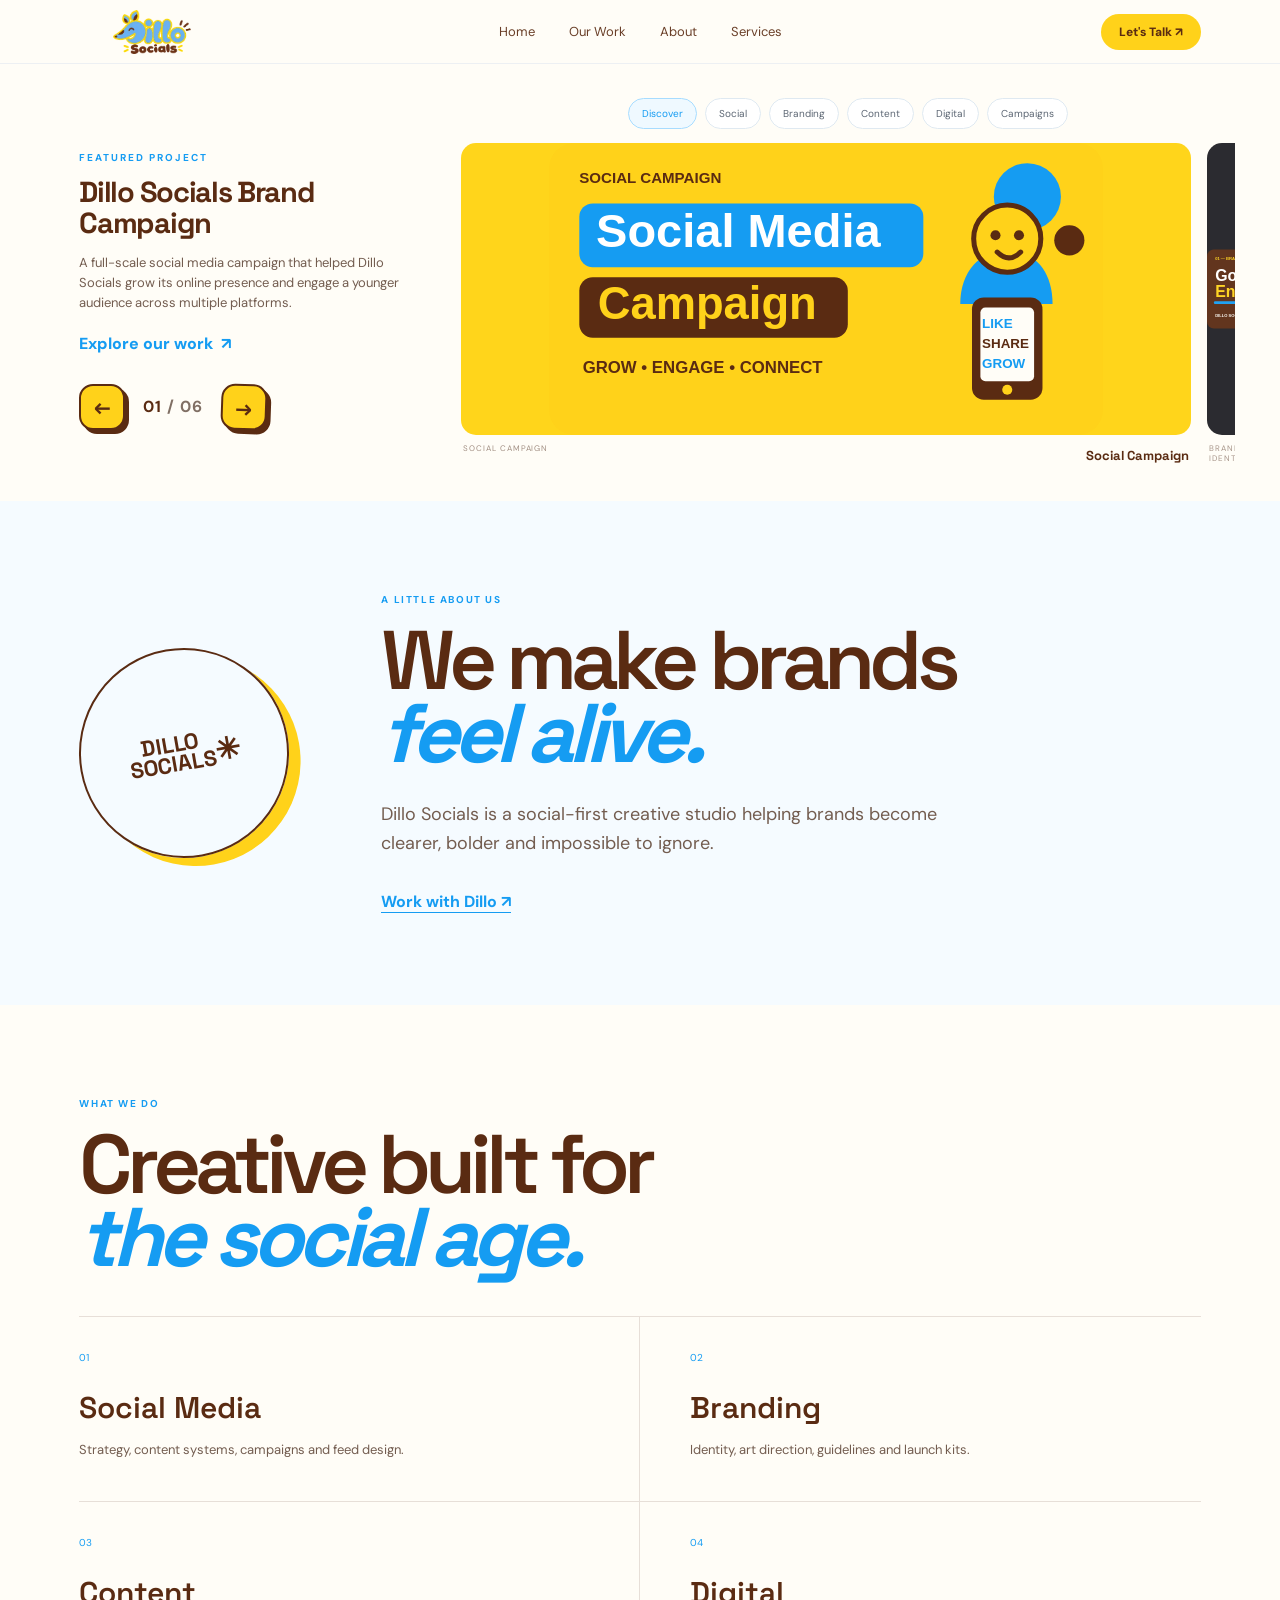
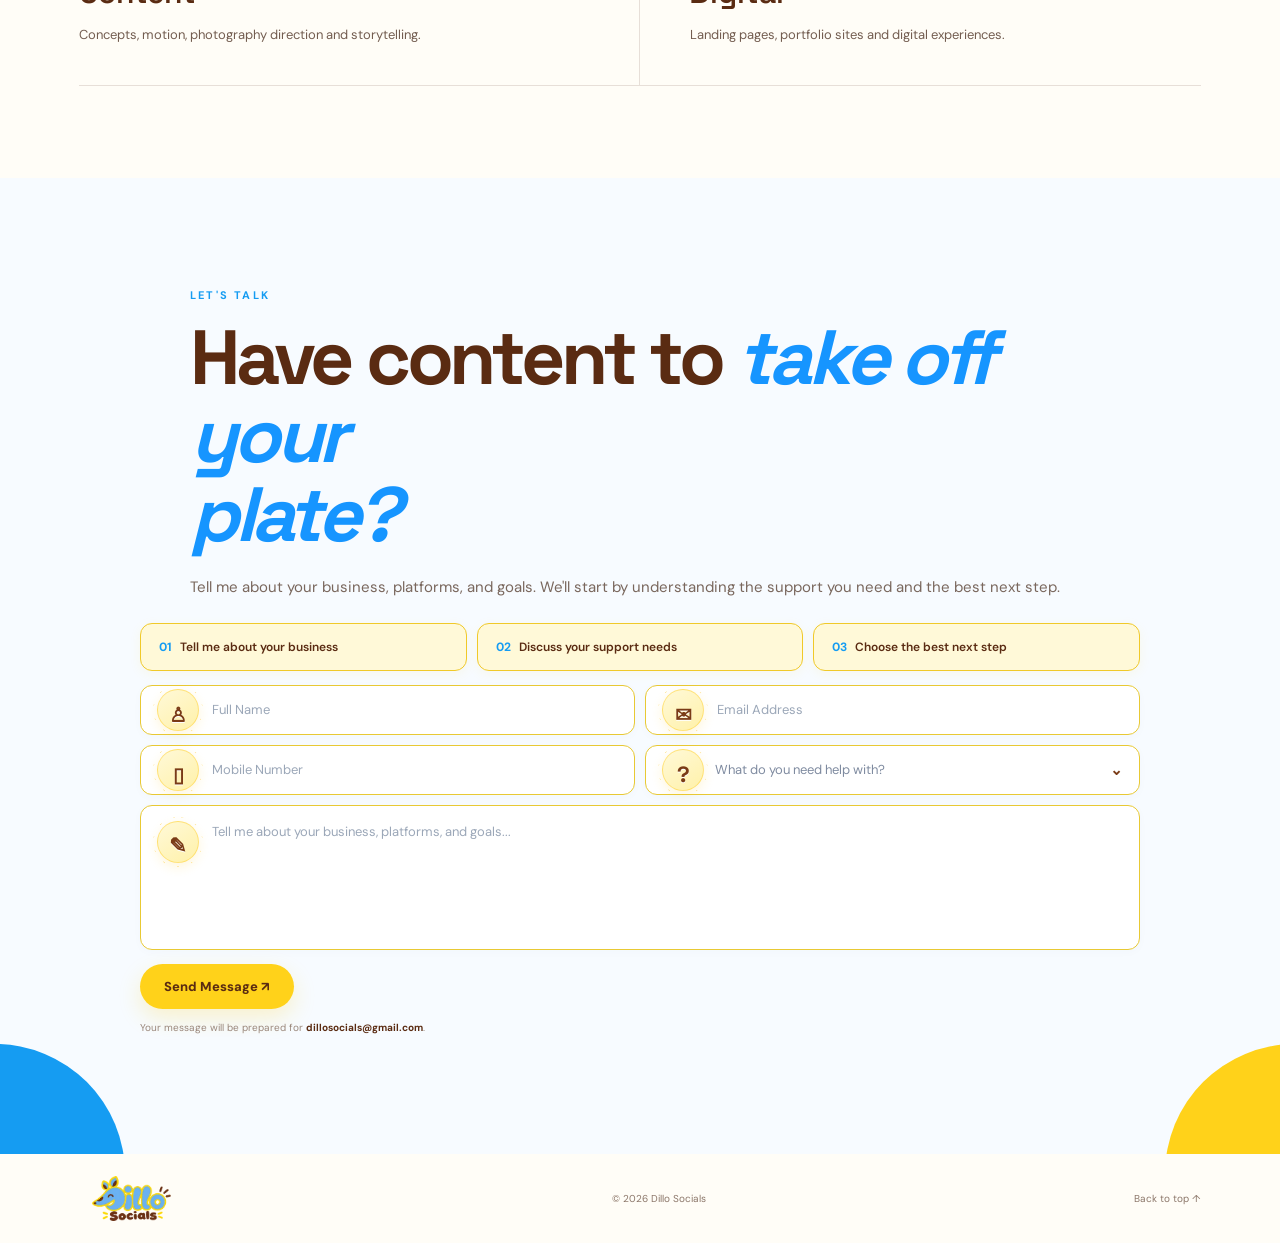
==== index.html @ 4b6d3c1b "Update Dillo contact form icon styling version" ====
<!doctype html>
<html lang="en">
<head>
<meta charset="utf-8"><meta name="viewport" content="width=device-width,initial-scale=1">
<title>Dillo Socials — Creative Studio</title>
<meta name="description" content="Dillo Socials — social media, branding, content and digital creative work.">
<link rel="icon" href="assets/logo.svg">
<link rel="preconnect" href="https://fonts.googleapis.com"><link rel="preconnect" href="https://fonts.gstatic.com" crossorigin>
<link href="https://fonts.googleapis.com/css2?family=DM+Sans:wght@400;500;600;700&family=Space+Grotesk:wght@500;600;700&display=swap" rel="stylesheet">
<link rel="stylesheet" href="styles.css?v=7"><link rel="stylesheet" href="reference.css?v=5"><link rel="stylesheet" href="contact.css?v=4"><link rel="stylesheet" href="fix.css?v=27">
</head>
<body>
<div class="portfolio-transition" id="portfolioTransition" aria-hidden="true"><div class="portfolio-transition-inner"><span class="transition-dillo">✦</span><span>OPENING OUR WORK</span><i></i></div></div>
<header class="site-header"><a class="brand" href="#top" aria-label="Dillo Socials home"><img src="assets/dillo-socials-logo.svg" alt="Dillo Socials"></a><nav aria-label="Main navigation"><a href="#top">Home</a><a class="portfolio-link" href="https://desert-freon-aee.notion.site/Our-Portfolio-302c15ca488f808d9385e51146204dd2">Our Work</a><a href="#about">About</a><a href="#services">Services</a></nav><a class="header-cta" href="#contact">Let's Talk ↗</a></header><main id="top">
<section id="work" class="featured">
<div class="featured-copy"><div class="eyebrow">FEATURED PROJECT</div><h1>Dillo Socials Brand Campaign</h1><p>A full-scale social media campaign that helped Dillo Socials grow its online presence and engage a younger audience across multiple platforms.</p><a class="view-project portfolio-link" href="https://desert-freon-aee.notion.site/Our-Portfolio-302c15ca488f808d9385e51146204dd2">Explore our work&nbsp; ↗</a><div class="project-controls"><button type="button" id="prevProject" aria-label="Previous project">←</button><span class="project-count"><b id="currentProject">01</b> / 06</span><button type="button" id="nextProject" aria-label="Next project">→</button></div></div>
<div class="featured-showcase"><div class="category-row" aria-label="Portfolio categories"><button class="category active" data-filter="all">Discover</button><button class="category" data-filter="social">Social</button><button class="category" data-filter="branding">Branding</button><button class="category" data-filter="content">Content</button><button class="category" data-filter="digital">Digital</button><button class="category" data-filter="campaigns">Campaigns</button></div><div class="gallery-wrap"><div class="gallery" id="gallery">
<article class="shot active" data-category="social"><div class="shot-art art-social"><img class="campaign-art-image" src="assets/card-social-campaign.svg?v=1" alt="Dillo Socials Social Media Campaign"></div><div class="shot-info"><span>Social campaign</span><h3>Social Campaign</h3></div></article>
<article class="shot" data-category="branding"><div class="shot-art art-brand"><img class="campaign-art-image" src="assets/card-good-energy.svg?v=1" alt="Good Energy brand identity"></div><div class="shot-info"><span>Brand identity</span><h3>Good Energy</h3></div></article>
<article class="shot" data-category="content"><div class="shot-art art-content"><img class="campaign-art-image" src="assets/card-after-hours.svg?v=1" alt="After Hours content series"></div><div class="shot-info"><span>Content series</span><h3>After Hours</h3></div></article>
<article class="shot" data-category="digital"><div class="shot-art art-digital"><img class="campaign-art-image" src="assets/card-build-brand.svg?v=1" alt="Build Your Brand digital experience"></div><div class="shot-info"><span>Digital experience</span><h3>Build Your Brand</h3></div></article>
<article class="shot" data-category="campaigns"><div class="shot-art art-campaign"><img class="campaign-art-image" src="assets/card-grow-together.svg?v=1" alt="We Grow Together campaign"></div><div class="shot-info"><span>Brand campaign</span><h3>We Grow Together</h3></div></article>
<article class="shot" data-category="social"><div class="shot-art art-social-two"><img class="campaign-art-image" src="assets/card-memorable-feed.svg?v=1" alt="Memorable Feed social content"></div><div class="shot-info"><span>Social content</span><h3>Memorable Feed</h3></div></article>
</div></div></div></section>
<section id="about" class="about"><div class="about-badge">DILLO<br>SOCIALS<br><span>✳</span></div><div><div class="eyebrow">A LITTLE ABOUT US</div><h2>We make brands<br><em>feel alive.</em></h2><p>Dillo Socials is a social-first creative studio helping brands become clearer, bolder and impossible to ignore.</p><a class="text-link" href="#contact">Work with Dillo ↗</a></div></section>
<section id="services" class="services"><div class="eyebrow">WHAT WE DO</div><h2>Creative built for<br><em>the social age.</em></h2><div class="service-grid"><div><span>01</span><h3>Social Media</h3><p>Strategy, content systems, campaigns and feed design.</p></div><div><span>02</span><h3>Branding</h3><p>Identity, art direction, guidelines and launch kits.</p></div><div><span>03</span><h3>Content</h3><p>Concepts, motion, photography direction and storytelling.</p></div><div><span>04</span><h3>Digital</h3><p>Landing pages, portfolio sites and digital experiences.</p></div></div></section>
<section id="contact" class="contact reference-contact"><div class="contact-inner"><div class="contact-head"><div class="eyebrow">LET'S TALK</div><h2>Have content to <em>take off your<br>plate?</em></h2><p>Tell me about your business, platforms, and goals. We'll start by understanding the support you need and the best next step.</p></div><div class="contact-steps"><div class="contact-step active"><span>01</span> Tell me about your business</div><div class="contact-step active"><span>02</span> Discuss your support needs</div><div class="contact-step active"><span>03</span> Choose the best next step</div></div><form class="contact-form" id="contactForm"><label class="contact-field"><span class="field-icon">♙</span><input required name="name" type="text" placeholder="Full Name" autocomplete="name"></label><label class="contact-field"><span class="field-icon">✉</span><input required name="email" type="email" placeholder="Email Address" autocomplete="email"></label><label class="contact-field"><span class="field-icon">▯</span><input name="phone" type="tel" placeholder="Mobile Number" autocomplete="tel"></label><label class="contact-field"><span class="field-icon">⚙</span><select required name="service"><option value="" selected disabled>What do you need help with?</option><option>Social Media</option><option>Branding</option><option>Content Creation</option><option>Digital / Website</option><option>Campaign</option><option>Other</option></select><span class="select-arrow">⌄</span></label><label class="contact-field message"><span class="field-icon">▱</span><textarea required name="message" placeholder="Tell me about your business, platforms, and goals..."></textarea></label><div class="contact-submit-wrap"><button class="contact-submit" type="submit">Send Message <span>↗</span></button><div class="contact-success" id="contactSuccess">Your email draft is ready — thank you!</div></div></form><p class="contact-note">Your message will be prepared for <strong>dillosocials@gmail.com</strong>.</p></div></section>
</main><footer><img src="assets/dillo-socials-logo.svg" alt="Dillo Socials"><span>© 2026 Dillo Socials</span><a href="#top">Back to top ↑</a></footer><script src="script.js?v=10"></script></body></html>
---- styles.css ----
@import url('https://fonts.googleapis.com/css2?family=DM+Sans:wght@400;500;600;700&family=Space+Grotesk:wght@500;600;700&display=swap');
*{box-sizing:border-box}html{scroll-behavior:smooth}body{margin:0;width:100%;min-width:320px;background:#fff;color:#171717;font-family:'DM Sans',Arial,sans-serif;overflow-x:hidden}a{color:inherit;text-decoration:none}button{font:inherit}main,#top,.intro,.showcase,.about,.services,.contact{width:100%;max-width:none}
.site-header{width:100%;height:76px;padding:10px 5vw;display:grid;grid-template-columns:1fr auto 1fr;align-items:center;border-bottom:1px solid #e8e8e8;position:sticky;top:0;z-index:50;background:rgba(255,255,255,.96);backdrop-filter:blur(12px)}.brand img{display:block;width:96px;height:52px;object-fit:contain}.site-header nav{display:flex;gap:38px;font-size:13px}.site-header nav a{opacity:.72}.site-header nav a:hover{opacity:1}.header-cta{justify-self:end;background:#171717;color:#fff;border-radius:999px;padding:11px 17px;font-size:12px;font-weight:600}
.intro{text-align:center;padding:8vw 6vw 5vw}.eyebrow{font-size:10px;letter-spacing:.16em;font-weight:700;color:#777}.intro h1{display:block;width:100%;font-family:'Space Grotesk',Arial,sans-serif;font-size:clamp(58px,8.5vw,116px);line-height:.88;letter-spacing:-.075em;margin:22px 0 25px;font-weight:600}.intro h1 em,.about h2 em,.services h2 em,.contact h2 em{font-family:Georgia,serif;font-weight:400;color:#7b4b30}.intro p{width:min(560px,100%);margin:0 auto;color:#777;line-height:1.6;font-size:14px}
.showcase{padding:0 0 8vw}.category-row{width:100%;display:flex;gap:8px;justify-content:center;align-items:center;padding:0 5vw 32px;overflow-x:auto;scrollbar-width:none}.category-row::-webkit-scrollbar{display:none}.category{border:1px solid #e5e5e5;background:#fff;border-radius:999px;padding:10px 18px;color:#555;font-size:13px;white-space:nowrap;cursor:pointer}.category.active,.category:hover{background:#f2f2f2;color:#111}
.gallery-wrap{width:100%;overflow:hidden}.gallery{width:max-content;display:flex;gap:24px;align-items:flex-start;padding:0 1.5vw;transform:translateX(0);transition:transform .65s cubic-bezier(.2,.75,.2,1);cursor:grab}.gallery.dragging{cursor:grabbing;transition:none}.shot{position:relative;flex:0 0 18vw;min-width:210px;transition:flex-basis .7s cubic-bezier(.2,.75,.2,1),opacity .5s}.shot.active{flex-basis:57vw}.shot.hidden{display:none}.shot-art{height:clamp(420px,38vw,580px);border-radius:18px;overflow:hidden;position:relative}.shot:not(.active){opacity:.86}.shot-info{min-height:76px;padding:13px 4px 0;display:grid;grid-template-columns:1fr auto;align-items:start}.shot-info>span{font-size:9px;color:#999;text-transform:uppercase;letter-spacing:.12em}.shot-info h3{font-family:'Space Grotesk',Arial,sans-serif;font-size:15px;margin:5px 0 0}.shot-actions{grid-column:2;grid-row:1/3;display:flex;gap:7px}.shot-actions button{width:36px;height:36px;border:0;border-radius:50%;background:#fff;box-shadow:0 2px 10px #00000012;cursor:pointer;font-size:18px}.shot:not(.active) .shot-actions{display:none}.gallery-note{display:flex;justify-content:space-between;padding:6px 5vw 0;color:#999;font-size:10px;text-transform:uppercase;letter-spacing:.1em}
.art-social{background:#f0f0f3}.mini-nav{position:absolute;z-index:5;left:7%;right:7%;top:6%;display:flex;justify-content:space-between;align-items:center;font-size:11px}.mini-nav b{font:700 19px 'Space Grotesk'}.mini-nav span{color:#888}.mini-nav strong{background:#171717;color:#fff;border-radius:99px;padding:9px 13px;font-size:9px}.art-copy{position:absolute;z-index:4;left:12%;top:20%;width:45%}.art-copy small,.campaign-tag,.content-label{font-size:9px;letter-spacing:.15em;color:#777}.art-copy h2{font:600 clamp(42px,5vw,78px)/.83 'Space Grotesk';letter-spacing:-.07em;margin:18px 0}.art-copy h2 i,.art-brand h2 i,.art-content h2 i,.digital-center h2 i,.art-campaign h2 i,.art-social-two h2 i{font-family:Georgia,serif;font-weight:400}.art-copy h2 i{color:#4d2bc5}.art-copy button{border:0;background:#5d28df;color:#fff;padding:11px 16px;border-radius:8px;font-size:10px}.orb{position:absolute;border-radius:50%}.orb-a{width:44%;aspect-ratio:1;right:7%;top:19%;background:linear-gradient(135deg,#4d1ec8,#7c43f0);box-shadow:-15px 15px #efb6ce}.orb-b{width:31%;aspect-ratio:1;right:24%;bottom:12%;background:linear-gradient(135deg,#f6d13a,#ff6c8e);border:10px solid #fff}.phone{position:absolute;z-index:5;right:12%;bottom:9%;width:28%;height:48%;border-radius:28px 28px 0 0;background:#17104f;color:#fff;padding:18px 16px;font-size:8px;box-shadow:0 16px 30px #2a116c33;transform:rotate(3deg)}.phone b{display:block;font:700 clamp(25px,3.5vw,58px)/.78 'Space Grotesk';margin-top:35px}
.art-brand{background:#ff7a9e;color:#fff}.brand-mark{position:absolute;left:7%;top:14%;font:700 clamp(80px,12vw,190px)/1 'Space Grotesk';letter-spacing:-.1em}.art-brand>small{position:absolute;left:7%;top:7%;font-size:9px;letter-spacing:.14em}.art-brand h2{position:absolute;left:7%;bottom:9%;font:600 clamp(38px,5vw,72px)/.82 'Space Grotesk';letter-spacing:-.06em;margin:0}.brand-shapes span{position:absolute;border-radius:50%;width:18%;aspect-ratio:1}.brand-shapes span:nth-child(1){background:#ffd400;right:12%;top:20%}.brand-shapes span:nth-child(2){background:#5421d4;right:25%;top:34%}.brand-shapes span:nth-child(3){background:#fff;right:12%;top:48%}.art-brand p{position:absolute;right:7%;bottom:9%;font-size:8px;line-height:1.4;text-align:right}
.art-content{background:#f6efe5;overflow:hidden}.art-content h2{position:absolute;left:7%;top:19%;font:600 clamp(42px,6vw,82px)/.8 'Space Grotesk';letter-spacing:-.07em;margin:0}.art-content h2 i{color:#a45a35}.content-circle{position:absolute;width:62%;aspect-ratio:1;border-radius:50%;background:#9cc9df;right:-18%;bottom:-5%;box-shadow:-35px -25px #f4c63b}.content-card{position:absolute;left:12%;bottom:13%;background:#fff;border-radius:14px;padding:17px;width:31%;height:32%;font:11px 'Space Grotesk';box-shadow:0 10px 24px #00000014;transform:rotate(-6deg)}.content-card small{display:block;margin-top:15px;font-family:'DM Sans';color:#777;line-height:1.4}
.art-digital{background:#ecebf0}.digital-top{position:absolute;left:7%;right:7%;top:7%;display:flex;justify-content:space-between;font-size:10px}.digital-top b{font:700 18px 'Space Grotesk';}.digital-top span{color:#777}.digital-center{position:absolute;left:9%;right:9%;top:20%;text-align:center}.digital-center small{letter-spacing:.16em;color:#777;font-size:8px}.digital-center h2{font:600 clamp(38px,5.5vw,74px)/.82 'Space Grotesk';letter-spacing:-.07em;margin:18px 0}.digital-center h2 i{color:#e04d9b}.digital-buttons{display:flex;justify-content:center;gap:8px}.digital-buttons>*{padding:10px 14px;border-radius:999px;font-size:9px}.digital-buttons b{background:#5d28df;color:#fff}.digital-buttons span{background:#fff}.digital-window{position:absolute;left:7%;right:7%;bottom:7%;height:31%;border-radius:16px;background:#fff;display:flex;align-items:end;justify-content:space-around;padding:18px;font:clamp(25px,4vw,55px) 'Space Grotesk';color:#ddd;box-shadow:0 10px 25px #0000000d}.digital-window span:nth-child(2){color:#5d28df}
.art-campaign{background:#e8e6ff;overflow:hidden}.art-campaign h2{position:absolute;left:7%;top:17%;font:600 clamp(38px,5vw,70px)/.82 'Space Grotesk';letter-spacing:-.07em;margin:0;z-index:2}.art-campaign h2 i{color:#e4549c}.sun{position:absolute;width:62%;aspect-ratio:1;border-radius:50%;background:#ffd400;right:-20%;top:17%;box-shadow:-30px 40px #ef6e8f}.campaign-type{position:absolute;left:7%;bottom:9%;font-size:9px;line-height:1.4}.smiley{position:absolute;right:15%;bottom:9%;font-size:60px;transform:rotate(12deg)}
.art-social-two{background:#151515;color:#fff;overflow:hidden}.social-two-top{position:absolute;left:7%;right:7%;top:7%;display:flex;justify-content:space-between;font-size:9px;letter-spacing:.12em}.art-social-two h2{position:absolute;left:7%;top:22%;font:600 clamp(45px,6vw,84px)/.8 'Space Grotesk';letter-spacing:-.08em;margin:0;z-index:3}.art-social-two h2 i{color:#ffd400}.sticker{position:absolute;right:10%;top:22%;background:#ff6d52;color:#111;border-radius:50%;width:26%;aspect-ratio:1;display:flex;align-items:center;justify-content:center;text-align:center;font-size:10px;font-weight:700;line-height:1.1;transform:rotate(9deg);z-index:3}.grid-lines{position:absolute;inset:44% -10% -10% 34%;background:repeating-linear-gradient(90deg,transparent 0 30px,#ffffff24 31px 32px),repeating-linear-gradient(0deg,transparent 0 30px,#ffffff24 31px 32px);transform:rotate(-10deg)}
.about{padding:10vw 7vw;background:#f6f4ee;display:grid;grid-template-columns:.65fr 1.35fr;gap:8vw;align-items:center}.about-badge{width:230px;height:230px;border:2px solid;border-radius:50%;display:flex;align-items:center;justify-content:center;text-align:center;font:700 22px/.9 'Space Grotesk';transform:rotate(-10deg);box-shadow:10px 10px #ffd400}.about-badge span{font-size:30px;margin-top:7px}.about h2,.services h2,.contact h2{font:600 clamp(46px,6.5vw,92px)/.88 'Space Grotesk';letter-spacing:-.07em;margin:18px 0 30px}.about p{max-width:610px;font-size:18px;line-height:1.6;color:#5d5d5d}.text-link{display:inline-block;margin-top:15px;border-bottom:1px solid;font-weight:700}.services{padding:10vw 7vw}.service-grid{display:grid;grid-template-columns:repeat(2,1fr);margin-top:60px;border-top:1px solid #ddd}.service-grid>div{padding:28px 0;border-bottom:1px solid #ddd;min-height:180px}.service-grid>div:nth-child(odd){padding-right:50px;border-right:1px solid #ddd}.service-grid>div:nth-child(even){padding-left:50px}.service-grid span{font-size:10px;color:#999}.service-grid h3{font:600 30px 'Space Grotesk';margin:22px 0 8px}.service-grid p{max-width:390px;color:#777;font-size:13px;line-height:1.5}.contact{background:#ffd400;padding:11vw 7vw}.contact h2{font-size:clamp(60px,10vw,150px);margin-bottom:20px}.contact>a{display:inline-block;font:600 clamp(18px,2.4vw,32px) 'Space Grotesk';border-bottom:2px solid;padding-bottom:9px}footer{display:flex;align-items:center;justify-content:space-between;padding:24px 5vw;font-size:10px;color:#777}footer img{width:92px;height:45px;object-fit:contain}
@media(max-width:900px){.site-header{grid-template-columns:1fr auto}.site-header nav{display:none}.intro{padding-top:12vw}.intro h1{font-size:56px}.shot{flex-basis:30vw}.shot.active{flex-basis:68vw}.shot-art{height:500px}.about{grid-template-columns:1fr;gap:45px}.about-badge{width:190px;height:190px}.service-grid>div:nth-child(odd){padding-right:25px}.service-grid>div:nth-child(even){padding-left:25px}}
@media(max-width:600px){.site-header{height:70px;padding:8px 6vw}.brand img{width:86px}.header-cta{padding:10px 13px;font-size:10px}.intro{padding:16vw 7vw 11vw}.intro h1{font-size:56px}.category-row{justify-content:flex-start;padding-left:6vw;padding-right:6vw}.gallery{gap:12px;padding:0 5vw}.shot{flex-basis:74vw;min-width:74vw}.shot.active{flex-basis:86vw}.shot-art{height:500px;border-radius:14px}.shot:not(.active) .shot-art{opacity:.78}.gallery-note{padding:3px 6vw 0}.about,.services,.contact{padding-left:6vw;padding-right:6vw}.about{padding-top:18vw;padding-bottom:18vw}.about-badge{width:170px;height:170px;font-size:17px}.service-grid{grid-template-columns:1fr;margin-top:35px}.service-grid>div:nth-child(odd),.service-grid>div:nth-child(even){padding:24px 0;border-right:0}.service-grid>div{min-height:0}.service-grid h3{font-size:26px}.contact{padding-top:20vw;padding-bottom:20vw}footer{padding:22px 6vw;gap:15px;flex-wrap:wrap}}
---- reference.css ----
/* Dillo Socials reference layout + brand colors */
:root{--dillo-blue:#159cf2;--dillo-yellow:#ffd21a;--dillo-brown:#5a2b12;--dillo-cream:#fffdf7;--dillo-soft:#f5fbff;--dillo-line:#e8edf2}
body{background:var(--dillo-cream)!important;color:var(--dillo-brown)!important;font-family:'DM Sans',Arial,sans-serif}
.site-header{height:64px!important;padding:6px 6.2vw!important;background:rgba(255,253,247,.97)!important;border-bottom:1px solid #edf0f3!important;position:sticky!important}.site-header .brand{width:150px!important;height:52px!important;background:none!important}.site-header .brand img{visibility:visible!important;width:150px!important;height:52px!important;object-fit:contain!important}.site-header nav{gap:34px!important;font-size:13px!important}.site-header nav a{color:var(--dillo-brown)!important;opacity:.9!important}.site-header nav a:hover{color:var(--dillo-blue)!important}.header-cta{background:var(--dillo-yellow)!important;color:var(--dillo-brown)!important;padding:10px 18px!important;font-weight:800!important}
.featured{display:grid!important;grid-template-columns:31% 69%!important;align-items:center!important;min-height:390px!important;padding:34px 6.2vw 18px!important;gap:34px!important}.featured-copy .eyebrow{color:var(--dillo-blue)!important;font-size:10px!important;letter-spacing:.2em!important}.featured-copy h1{font:700 29px/1.06 'Space Grotesk',sans-serif!important;color:var(--dillo-brown)!important;letter-spacing:-.045em!important;margin:13px 0 14px!important}.featured-copy p{font-size:13px!important;line-height:1.55!important;color:#735d50!important;max-width:370px!important;margin-bottom:20px!important}.featured-copy .view-project{color:var(--dillo-blue)!important;font-weight:800!important}.featured-copy .project-controls{gap:28px!important;margin-top:34px!important}.project-controls button{background:#fff1ad!important;color:var(--dillo-brown)!important;width:40px!important;height:40px!important;font-weight:800!important}.project-count{color:#806f64!important}.project-count b{color:var(--dillo-brown)!important}
.featured .category-row{padding:0 0 14px!important;gap:8px!important}.featured .category{font-size:10px!important;padding:8px 13px!important;border:1px solid #dfe9f1!important;background:#fff!important;color:#5c6673!important}.featured .category.active{background:#eff9ff!important;border-color:#a7dcff!important;color:var(--dillo-blue)!important}.featured .gallery{gap:16px!important;padding:0!important;align-items:flex-start!important}.featured .shot{flex:0 0 150px!important;min-width:150px!important}.featured .shot.active{flex:0 0 730px!important}.featured .shot-art{height:292px!important;border-radius:15px!important}.featured .shot:not(.active){opacity:.95!important}.featured .shot-info{min-height:48px!important;padding:8px 2px 0!important}.featured .shot-info>span{font-size:8px!important;color:#a28f83!important}.featured .shot-info h3{font-size:13px!important;color:var(--dillo-brown)!important;margin-top:4px!important}.featured .art-brand{background:#202025!important}.featured .art-content{background:#f4eee4!important}.featured .art-digital{background:#dfe8ff!important}.featured .art-campaign{background:#d9f1e2!important}.featured .art-social-two{background:#6858df!important}.featured .art-social{background:#ffd21a url('assets/social-campaign.jpg?v=21') center/100% 100% no-repeat!important}.featured .art-social>*{display:none!important}.featured .art-social:before,.featured .art-social:after{display:none!important}
/* Restore the middle sections. */
.about{display:grid!important;visibility:visible!important;padding:92px 6.2vw!important;background:#f5fbff!important;grid-template-columns:230px 1fr!important;gap:72px!important;align-items:center!important}.about-badge{width:210px!important;height:210px!important;border-color:var(--dillo-brown)!important;box-shadow:10px 10px var(--dillo-yellow)!important;color:var(--dillo-brown)!important}.about .eyebrow,.services .eyebrow{color:var(--dillo-blue)!important}.about h2,.services h2{color:var(--dillo-brown)!important}.about h2 em,.services h2 em{color:var(--dillo-blue)!important;font-family:'Space Grotesk',sans-serif!important;font-style:italic!important;font-weight:700!important}.about p{color:#735d50!important;max-width:620px!important}.about .text-link{color:var(--dillo-blue)!important}.services{display:block!important;visibility:visible!important;padding:92px 6.2vw!important;background:var(--dillo-cream)!important}.services h2{margin-bottom:20px!important}.service-grid{border-top:1px solid #e7dfd8!important;margin-top:42px!important}.service-grid>div{border-bottom:1px solid #e7dfd8!important}.service-grid>div:nth-child(odd){border-right:1px solid #e7dfd8!important}.service-grid span{color:var(--dillo-blue)!important}.service-grid h3{color:var(--dillo-brown)!important}.service-grid p{color:#735d50!important}
.reference-contact{background:#fffdf7!important;padding:92px 6.2vw 100px!important;color:var(--dillo-brown)!important;position:relative!important;overflow:hidden!important}.reference-contact:before{width:260px!important;height:260px!important;left:-135px!important;bottom:-150px!important;background:var(--dillo-blue)!important;opacity:1!important;border-radius:50%!important}.reference-contact:after{width:260px!important;height:260px!important;right:-145px!important;bottom:-150px!important;background:var(--dillo-yellow)!important;opacity:1!important;border-radius:50%!important}.contact-inner{max-width:1000px!important}.contact-head{text-align:left!important;margin-bottom:24px!important}.reference-contact .eyebrow{color:var(--dillo-blue)!important}.reference-contact h2{font:700 clamp(42px,5vw,64px)/.98 'Space Grotesk',sans-serif!important;color:var(--dillo-brown)!important;letter-spacing:-.055em!important}.reference-contact h2 em{color:var(--dillo-blue)!important;font-family:'Space Grotesk',sans-serif!important;font-weight:700!important;font-style:italic!important}.contact-head p{color:#79675d!important;max-width:900px!important}.contact-steps{grid-template-columns:repeat(3,1fr)!important}.contact-step{border-color:#e7dca7!important;background:#fff!important;color:var(--dillo-brown)!important}.contact-step span{color:var(--dillo-blue)!important}.contact-step.active{border-color:#f0c929!important;background:#fff9d8!important;color:var(--dillo-brown)!important}.contact-field{border-color:#e8c934!important;background:#fff!important;border-radius:12px!important}.contact-field:focus-within{border-color:var(--dillo-blue)!important;box-shadow:0 0 0 3px rgba(21,156,242,.1)!important}.field-icon{color:var(--dillo-brown)!important}.contact-submit{background:var(--dillo-yellow)!important;color:var(--dillo-brown)!important;box-shadow:0 9px 22px rgba(255,210,26,.22)!important;font-weight:800!important}.contact-submit:hover{background:#ffc900!important}.contact-note{color:#9a877b!important}.contact-note strong{color:var(--dillo-brown)!important}footer{background:var(--dillo-cream)!important;color:#8b7669!important;padding:22px 6.2vw!important}footer img{visibility:visible!important;width:105px!important;height:45px!important}
@media(max-width:1100px){.featured{grid-template-columns:1fr!important;padding-left:6vw!important;padding-right:6vw!important}.featured-showcase{width:100%}.featured .shot.active{flex-basis:min(730px,70vw)!important}.about{grid-template-columns:1fr!important;padding-left:6vw!important;padding-right:6vw!important}.services{padding-left:6vw!important;padding-right:6vw!important}.reference-contact{padding-left:6vw!important;padding-right:6vw!important}}
@media(max-width:900px){.featured .shot.active{flex-basis:78vw!important}.featured .shot{flex-basis:25vw!important;min-width:120px!important}.featured .shot-art{height:260px!important}.contact-steps{grid-template-columns:1fr!important}}
@media(max-width:600px){.site-header{padding:6px 5vw!important}.site-header .brand,.site-header .brand img{width:112px!important}.featured{padding-top:30px!important}.featured .shot.active{flex-basis:88vw!important}.featured .shot{flex-basis:28vw!important;min-width:105px!important}.featured .shot-art{height:230px!important}.featured-copy h1{font-size:28px!important}.about,.services,.reference-contact{padding-left:6vw!important;padding-right:6vw!important}.about{padding-top:70px!important;padding-bottom:70px!important}.about-badge{width:170px!important;height:170px!important}.services{padding-top:70px!important;padding-bottom:70px!important}.contact-form{grid-template-columns:1fr!important}.contact-field.message,.contact-submit-wrap{grid-column:auto!important}}
---- contact.css ----
.contact{position:relative;overflow:hidden;background:#f7fbff!important;padding:110px 6vw 120px!important;color:#182033}.contact:before,.contact:after{content:"";position:absolute;border-radius:50%;pointer-events:none}.contact:before{width:420px;height:420px;left:-250px;bottom:-250px;background:rgba(76,170,255,.13)}.contact:after{width:360px;height:360px;right:-210px;bottom:-210px;background:rgba(255,213,64,.16)}.contact-inner{position:relative;z-index:2;max-width:1040px;margin:0 auto}.contact-head{text-align:center;max-width:900px;margin:0 auto 42px}.contact .eyebrow{color:#168cff;font-size:11px;letter-spacing:.2em}.contact h2{font-family:'Space Grotesk',sans-serif!important;font-size:clamp(48px,6vw,82px)!important;line-height:1.02!important;letter-spacing:-.055em!important;margin:16px 0 22px!important;color:#151b2a}.contact h2 em{font-family:'Space Grotesk',sans-serif!important;color:#1695ff!important;font-style:normal;font-weight:700}.contact-head p{max-width:760px;margin:0 auto;color:#64718a;font-size:15px;line-height:1.6}.contact-steps{display:grid;grid-template-columns:repeat(3,1fr);gap:10px;margin-bottom:14px}.contact-step{border:1.5px solid #f0cf28;background:#fff8cf;border-radius:12px;padding:15px 18px;text-align:left;font-size:12px;font-weight:600;color:#6a3516;box-shadow:0 3px 12px rgba(255,210,26,.08);transition:.2s}.contact-step span{color:#168cff;margin-right:5px;font-weight:700}.contact-step.active{border-color:#f0cf28;background:#fff8cf;color:#6a3516}.contact-form{display:grid;grid-template-columns:1fr 1fr;gap:10px}.contact-field{border:1px solid #e1eaf4;background:rgba(255,255,255,.86);border-radius:12px;min-height:50px;padding:0 16px;display:flex;align-items:center;transition:.2s;box-shadow:0 2px 10px rgba(43,93,143,.025)}.contact-field:focus-within{border-color:#71bfff;box-shadow:0 0 0 3px rgba(22,149,255,.08)}.contact-field input,.contact-field select,.contact-field textarea{width:100%;border:0;outline:0;background:transparent;color:#28344a;font:inherit;font-size:13px}.contact-field input::placeholder,.contact-field textarea::placeholder{color:#9ba7b8}.contact-field select{appearance:none;color:#7f8ba0;cursor:pointer}.field-icon{position:relative;flex:0 0 42px;width:42px;height:42px;margin-right:11px;display:grid;place-items:center;border-radius:50%;background:linear-gradient(145deg,#fff9d8,#fff1a9);border:1px solid rgba(255,201,25,.45);color:#7a3b16;font-size:0;box-shadow:0 4px 12px rgba(255,197,31,.16)}.field-icon:before{content:"";position:absolute;inset:-5px;border-radius:50%;background:repeating-conic-gradient(from 8deg,rgba(255,194,20,.9) 0 5deg,transparent 5deg 34deg);-webkit-mask:radial-gradient(circle,transparent 0 24px,#000 25px);mask:radial-gradient(circle,transparent 0 24px,#000 25px);opacity:.75}.field-icon:after{position:relative;z-index:2;font-size:20px;font-weight:700;line-height:1;color:#7a3b16;text-shadow:0 1px 0 #fff}.contact-field:nth-child(1) .field-icon:after{content:"♙"}.contact-field:nth-child(2) .field-icon:after{content:"✉"}.contact-field:nth-child(3) .field-icon:after{content:"▯"}.contact-field:nth-child(4) .field-icon:after{content:"?";font-family:'Space Grotesk',sans-serif;font-size:22px}.contact-field:nth-child(5) .field-icon:after{content:"✎";font-size:21px}.select-arrow{margin-left:8px;color:#7a3b16;font-weight:700;font-size:15px}.contact-field.message{grid-column:1/-1;align-items:flex-start;padding:15px 16px;height:145px}.contact-field.message .field-icon{margin-top:0}.contact-field textarea{height:115px;resize:none}.contact-submit{margin-top:4px;border:0;border-radius:999px;background:#3ca8ff;color:#fff;padding:14px 24px;font-size:13px;font-weight:700;box-shadow:0 9px 22px rgba(60,168,255,.2);cursor:pointer;transition:.2s}.contact-submit:hover{transform:translateY(-2px);background:#168ff0}.contact-note{margin:12px 0 0;color:#8b98aa;font-size:10px}.contact-success{display:none;margin-top:14px;color:#168ff0;font-size:12px;font-weight:600}.contact-success.show{display:block}@media(max-width:700px){.contact{padding:85px 6vw 95px!important}.contact-steps{grid-template-columns:1fr}.contact-form{grid-template-columns:1fr}.contact-field.message{grid-column:auto}.contact h2{font-size:48px!important}}
---- fix.css ----
.site-header .brand{display:flex!important;align-items:center!important;width:145px!important;height:44px!important;background:none!important}.site-header .brand img{display:block!important;visibility:visible!important;width:145px!important;height:44px!important;object-fit:contain!important}.featured .art-social{background:#ffd51b!important;overflow:hidden!important;position:relative!important;display:flex!important;align-items:stretch!important;justify-content:stretch!important}.featured .campaign-art-image{display:block!important;visibility:visible!important;width:100%!important;height:100%!important;max-width:none!important;max-height:none!important;object-fit:fill!important;border:0!important;margin:0!important;padding:0!important;border-radius:15px!important}.featured .art-social > *:not(.campaign-art-image){display:none!important}.featured .art-social:before,.featured .art-social:after{display:none!important;content:none!important}
.featured .project-controls{display:flex!important;align-items:center!important;gap:12px!important;margin-top:30px!important}.project-controls button{appearance:none!important;-webkit-appearance:none!important;border:2px solid #5a2b12!important;background:#ffd21a!important;color:#5a2b12!important;width:46px!important;height:46px!important;border-radius:14px!important;display:inline-flex!important;align-items:center!important;justify-content:center!important;font:800 21px/1 'Space Grotesk',sans-serif!important;cursor:pointer!important;box-shadow:4px 4px 0 #5a2b12!important;transition:transform .18s ease,box-shadow .18s ease,background .18s ease!important}.project-controls button:hover{background:#159cf2!important;color:#fff!important;transform:translate(2px,2px) rotate(-3deg)!important;box-shadow:2px 2px 0 #5a2b12!important}.project-controls button:active{transform:translate(4px,4px)!important;box-shadow:0 0 0 #5a2b12!important}.project-controls button:focus-visible{outline:3px solid rgba(21,156,242,.35)!important;outline-offset:3px!important}.project-controls button#nextProject{transform:rotate(2deg)!important}.project-controls button#nextProject:hover{transform:translate(2px,2px) rotate(5deg)!important}.project-count{font-weight:700!important;letter-spacing:.06em!important;margin:0 6px!important}
.portfolio-transition{position:fixed;inset:0;z-index:99999;display:grid;place-items:center;background:#fffdf7;color:#5a2b12;opacity:0;visibility:hidden;pointer-events:none;transform:scale(1.04);transition:opacity .42s ease,transform .52s cubic-bezier(.2,.8,.2,1),visibility 0s linear .52s}.portfolio-transition.is-leaving{opacity:1;visibility:visible;pointer-events:auto;transform:scale(1);transition:opacity .3s ease,transform .52s cubic-bezier(.2,.8,.2,1),visibility 0s}.portfolio-transition-inner{display:flex;align-items:center;gap:14px;font:700 14px/1 'Space Grotesk',sans-serif;letter-spacing:.13em}.portfolio-transition-inner i{width:72px;height:4px;border-radius:99px;background:#159cf2;position:relative;overflow:hidden}.portfolio-transition-inner i:after{content:"";position:absolute;inset:0;background:#ffd21a;transform:translateX(-100%);animation:portfolioLoad .7s ease forwards}.transition-dillo{display:grid;place-items:center;width:38px;height:38px;border-radius:12px;background:#ffd21a;border:2px solid #5a2b12;box-shadow:3px 3px 0 #5a2b12;font-size:20px;animation:portfolioPop .6s cubic-bezier(.2,1.4,.4,1) both}.portfolio-link{cursor:pointer}@keyframes portfolioLoad{to{transform:translateX(0)}}@keyframes portfolioPop{0%{transform:scale(.4) rotate(-12deg);opacity:0}100%{transform:scale(1) rotate(3deg);opacity:1}}
/* Replayable section entrance. Nothing is hidden while waiting for JS. */
main>section{will-change:transform,opacity;scroll-margin-top:90px}.featured,.about,.services,.contact{opacity:1!important;transform:none!important;filter:none!important}.featured.reveal-in{animation:dilloIn .75s cubic-bezier(.16,1,.3,1) both}.about.reveal-in{animation:dilloLeft .75s cubic-bezier(.16,1,.3,1) both}.services.reveal-in{animation:dilloUp .75s cubic-bezier(.16,1,.3,1) both}.contact.reveal-in{animation:dilloRight .75s cubic-bezier(.16,1,.3,1) both}@keyframes dilloIn{from{opacity:.2;transform:translateY(45px) scale(.97)}to{opacity:1;transform:none}}@keyframes dilloLeft{from{opacity:.2;transform:translateX(-65px) rotate(-1.5deg)}to{opacity:1;transform:none}}@keyframes dilloUp{from{opacity:.2;transform:translateY(65px) rotate(1deg)}to{opacity:1;transform:none}}@keyframes dilloRight{from{opacity:.2;transform:translateX(65px) rotate(1.5deg)}to{opacity:1;transform:none}}
@media(prefers-reduced-motion:reduce){.portfolio-transition,.portfolio-transition.is-leaving{transition:none}.portfolio-transition-inner i:after,.transition-dillo{animation:none}.featured.reveal-in,.about.reveal-in,.services.reveal-in,.contact.reveal-in{animation:none!important}}@media(max-width:600px){.project-controls button{width:42px!important;height:42px!important;border-radius:12px!important;font-size:19px!important}.portfolio-transition-inner{font-size:11px;letter-spacing:.09em;gap:10px}.portfolio-transition-inner i{width:48px}}
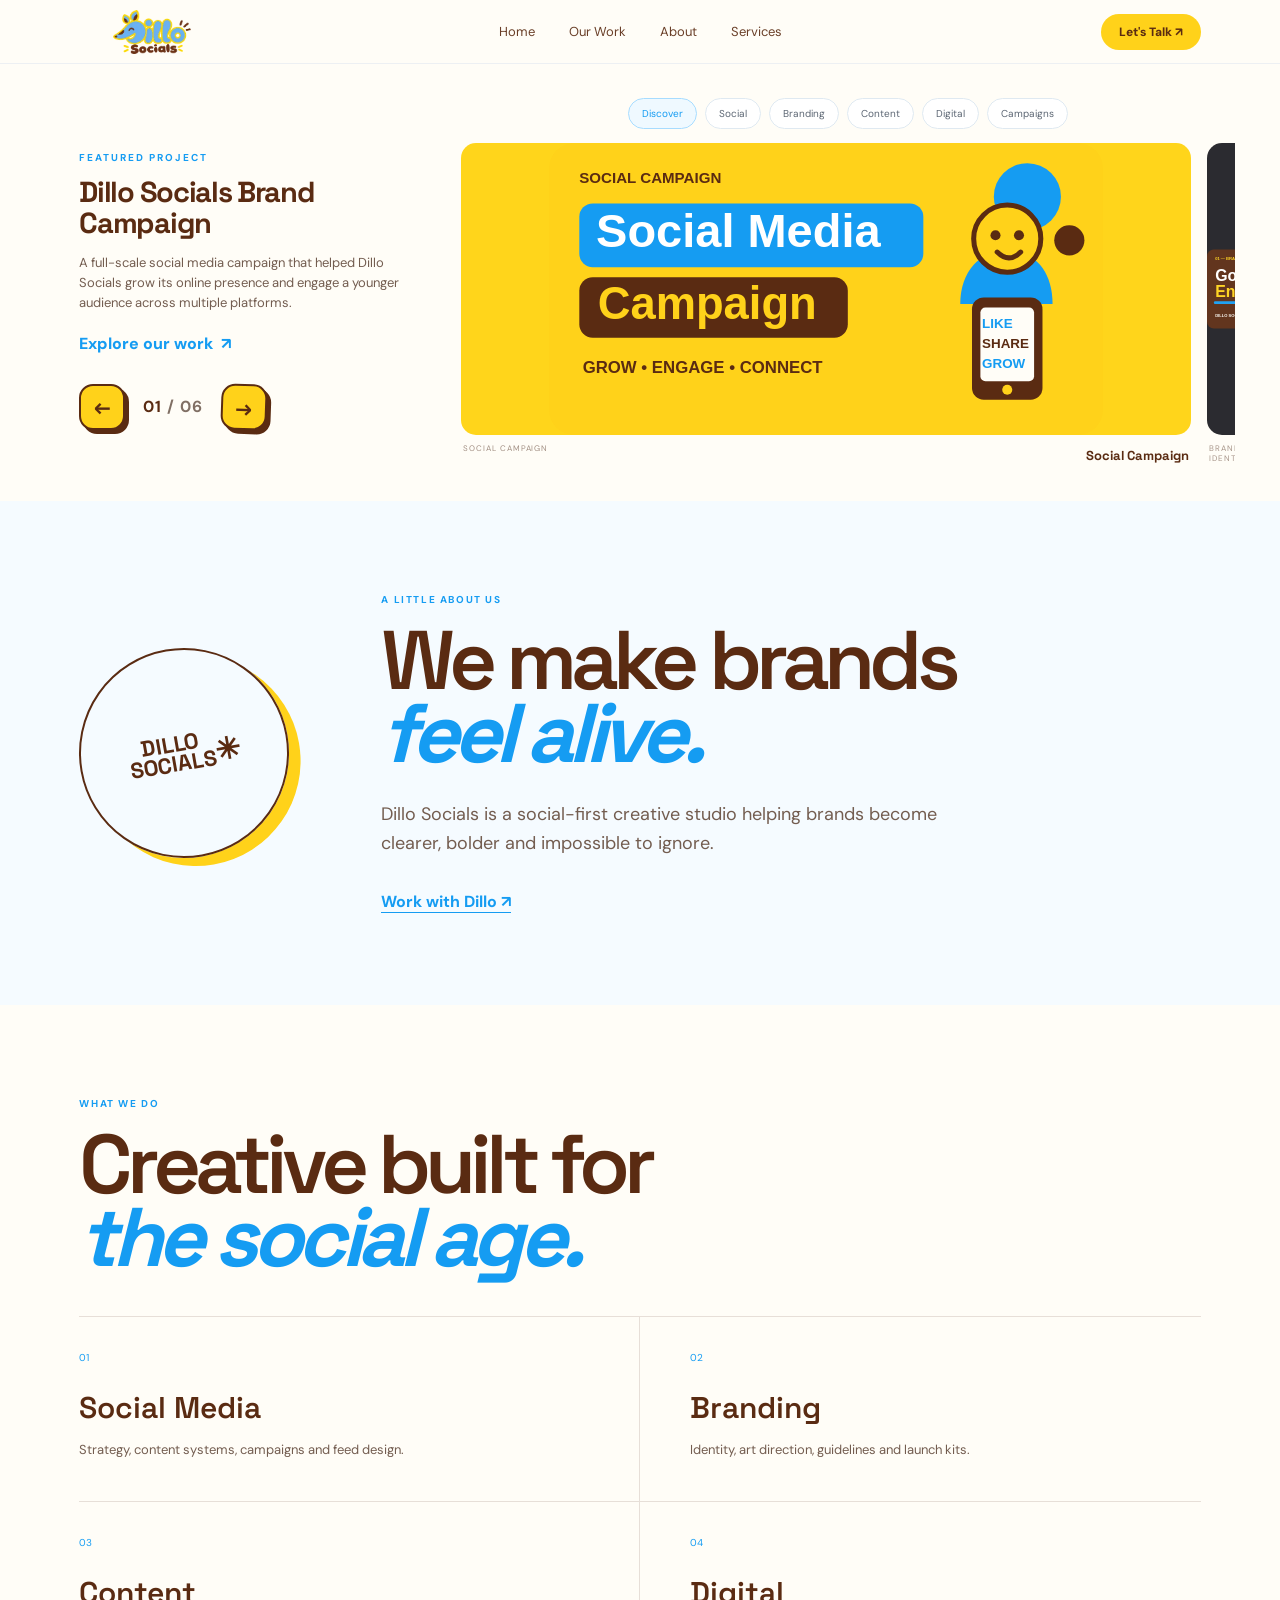
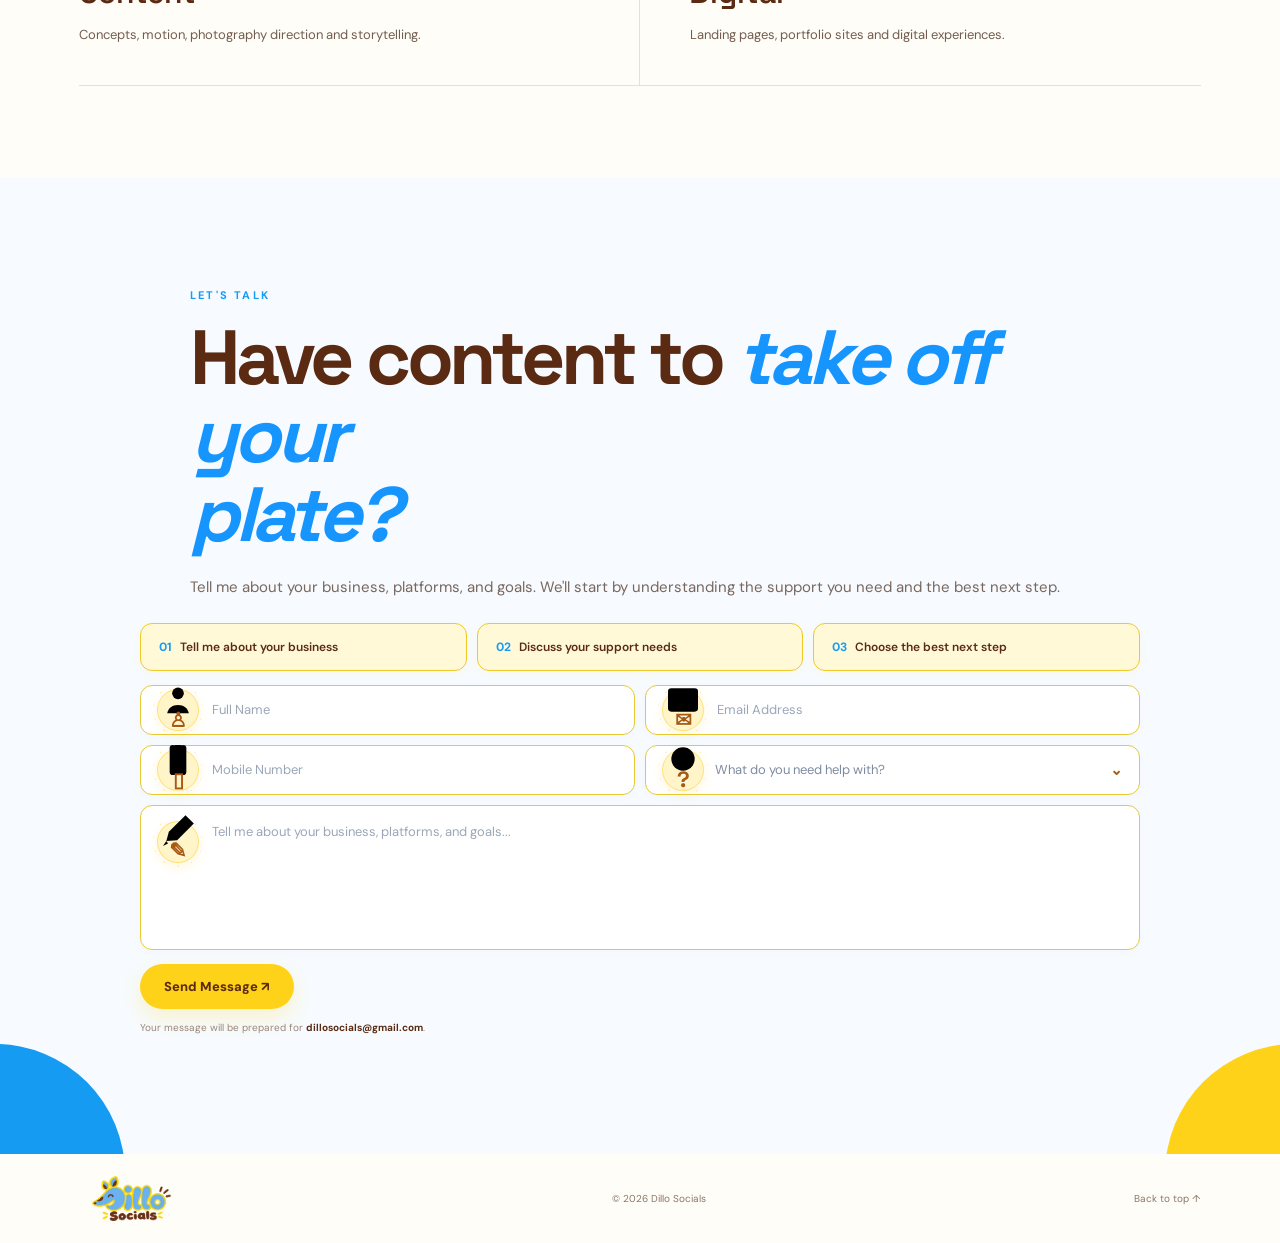
==== commit 7e7079a9: "Match Dillo contact icons to approved reference design" ====
--- a/index.html
+++ b/index.html
@@ -7,7 +7,7 @@
 <link rel="icon" href="assets/logo.svg">
 <link rel="preconnect" href="https://fonts.googleapis.com"><link rel="preconnect" href="https://fonts.gstatic.com" crossorigin>
 <link href="https://fonts.googleapis.com/css2?family=DM+Sans:wght@400;500;600;700&family=Space+Grotesk:wght@500;600;700&display=swap" rel="stylesheet">
-<link rel="stylesheet" href="styles.css?v=7"><link rel="stylesheet" href="reference.css?v=5"><link rel="stylesheet" href="contact.css?v=4"><link rel="stylesheet" href="fix.css?v=27">
+<link rel="stylesheet" href="styles.css?v=7"><link rel="stylesheet" href="reference.css?v=5"><link rel="stylesheet" href="contact.css?v=5"><link rel="stylesheet" href="fix.css?v=27">
 </head>
 <body>
 <div class="portfolio-transition" id="portfolioTransition" aria-hidden="true"><div class="portfolio-transition-inner"><span class="transition-dillo">✦</span><span>OPENING OUR WORK</span><i></i></div></div>
@@ -24,5 +24,5 @@
 </div></div></div></section>
 <section id="about" class="about"><div class="about-badge">DILLO<br>SOCIALS<br><span>✳</span></div><div><div class="eyebrow">A LITTLE ABOUT US</div><h2>We make brands<br><em>feel alive.</em></h2><p>Dillo Socials is a social-first creative studio helping brands become clearer, bolder and impossible to ignore.</p><a class="text-link" href="#contact">Work with Dillo ↗</a></div></section>
 <section id="services" class="services"><div class="eyebrow">WHAT WE DO</div><h2>Creative built for<br><em>the social age.</em></h2><div class="service-grid"><div><span>01</span><h3>Social Media</h3><p>Strategy, content systems, campaigns and feed design.</p></div><div><span>02</span><h3>Branding</h3><p>Identity, art direction, guidelines and launch kits.</p></div><div><span>03</span><h3>Content</h3><p>Concepts, motion, photography direction and storytelling.</p></div><div><span>04</span><h3>Digital</h3><p>Landing pages, portfolio sites and digital experiences.</p></div></div></section>
-<section id="contact" class="contact reference-contact"><div class="contact-inner"><div class="contact-head"><div class="eyebrow">LET'S TALK</div><h2>Have content to <em>take off your<br>plate?</em></h2><p>Tell me about your business, platforms, and goals. We'll start by understanding the support you need and the best next step.</p></div><div class="contact-steps"><div class="contact-step active"><span>01</span> Tell me about your business</div><div class="contact-step active"><span>02</span> Discuss your support needs</div><div class="contact-step active"><span>03</span> Choose the best next step</div></div><form class="contact-form" id="contactForm"><label class="contact-field"><span class="field-icon">♙</span><input required name="name" type="text" placeholder="Full Name" autocomplete="name"></label><label class="contact-field"><span class="field-icon">✉</span><input required name="email" type="email" placeholder="Email Address" autocomplete="email"></label><label class="contact-field"><span class="field-icon">▯</span><input name="phone" type="tel" placeholder="Mobile Number" autocomplete="tel"></label><label class="contact-field"><span class="field-icon">⚙</span><select required name="service"><option value="" selected disabled>What do you need help with?</option><option>Social Media</option><option>Branding</option><option>Content Creation</option><option>Digital / Website</option><option>Campaign</option><option>Other</option></select><span class="select-arrow">⌄</span></label><label class="contact-field message"><span class="field-icon">▱</span><textarea required name="message" placeholder="Tell me about your business, platforms, and goals..."></textarea></label><div class="contact-submit-wrap"><button class="contact-submit" type="submit">Send Message <span>↗</span></button><div class="contact-success" id="contactSuccess">Your email draft is ready — thank you!</div></div></form><p class="contact-note">Your message will be prepared for <strong>dillosocials@gmail.com</strong>.</p></div></section>
+<section id="contact" class="contact reference-contact"><div class="contact-inner"><div class="contact-head"><div class="eyebrow">LET'S TALK</div><h2>Have content to <em>take off your<br>plate?</em></h2><p>Tell me about your business, platforms, and goals. We'll start by understanding the support you need and the best next step.</p></div><div class="contact-steps"><div class="contact-step active"><span>01</span> Tell me about your business</div><div class="contact-step active"><span>02</span> Discuss your support needs</div><div class="contact-step active"><span>03</span> Choose the best next step</div></div><form class="contact-form" id="contactForm"><label class="contact-field"><span class="field-icon"><svg viewBox="0 0 24 24" aria-hidden="true"><circle cx="12" cy="8" r="3.5"/><path d="M5.5 20c.7-3.2 3-5 6.5-5s5.8 1.8 6.5 5"/><path class="accent" d="M3 8h-1M22 8h-1M5 2.8l-.7-.7M19 2.8l.7-.7"/></svg></span><input required name="name" type="text" placeholder="Full Name" autocomplete="name"></label><label class="contact-field"><span class="field-icon"><svg viewBox="0 0 24 24" aria-hidden="true"><rect x="3" y="5" width="18" height="14" rx="2"/><path d="m4 7 8 6 8-6"/><path class="accent" d="M2 3h1M21 3h1"/></svg></span><input required name="email" type="email" placeholder="Email Address" autocomplete="email"></label><label class="contact-field"><span class="field-icon"><svg viewBox="0 0 24 24" aria-hidden="true"><rect x="7" y="3" width="10" height="18" rx="2"/><path d="M10 5h4M10 18h4"/><path class="accent" d="M3 9 1.5 8M21 9l1.5-1M3 15l-1.5 1M21 15l1.5 1"/></svg></span><input name="phone" type="tel" placeholder="Mobile Number" autocomplete="tel"></label><label class="contact-field"><span class="field-icon"><svg viewBox="0 0 24 24" aria-hidden="true"><circle cx="12" cy="12" r="7"/><path d="M10.5 9.5a2 2 0 1 1 3.4 1.4c-.8.8-1.9 1-1.9 2.1M12 16h.01"/><path class="accent" d="M12 2v-1M12 23v-1M2 12H1M23 12h-1"/></svg></span><select required name="service"><option value="" selected disabled>What do you need help with?</option><option>Social Media</option><option>Branding</option><option>Content Creation</option><option>Digital / Website</option><option>Campaign</option><option>Other</option></select><span class="select-arrow">⌄</span></label><label class="contact-field message"><span class="field-icon"><svg viewBox="0 0 24 24" aria-hidden="true"><path d="m5 18 1.5-5.5L16.5 2.5 21.5 7.5 11.5 17.5z"/><path d="m15 4 5 5M5 18l-2 3 3-1.5"/><path class="accent" d="M2 12l-1-.5M22 12l1-.5M5 5 4 4"/></svg></span><textarea required name="message" placeholder="Tell me about your business, platforms, and goals..."></textarea></label><div class="contact-submit-wrap"><button class="contact-submit" type="submit">Send Message <span>↗</span></button><div class="contact-success" id="contactSuccess">Your email draft is ready — thank you!</div></div></form><p class="contact-note">Your message will be prepared for <strong>dillosocials@gmail.com</strong>.</p></div></section>
 </main><footer><img src="assets/dillo-socials-logo.svg" alt="Dillo Socials"><span>© 2026 Dillo Socials</span><a href="#top">Back to top ↑</a></footer><script src="script.js?v=10"></script></body></html>
--- a/contact.css
+++ b/contact.css
@@ -1 +1 @@
-.contact{position:relative;overflow:hidden;background:#f7fbff!important;padding:110px 6vw 120px!important;color:#182033}.contact:before,.contact:after{content:"";position:absolute;border-radius:50%;pointer-events:none}.contact:before{width:420px;height:420px;left:-250px;bottom:-250px;background:rgba(76,170,255,.13)}.contact:after{width:360px;height:360px;right:-210px;bottom:-210px;background:rgba(255,213,64,.16)}.contact-inner{position:relative;z-index:2;max-width:1040px;margin:0 auto}.contact-head{text-align:center;max-width:900px;margin:0 auto 42px}.contact .eyebrow{color:#168cff;font-size:11px;letter-spacing:.2em}.contact h2{font-family:'Space Grotesk',sans-serif!important;font-size:clamp(48px,6vw,82px)!important;line-height:1.02!important;letter-spacing:-.055em!important;margin:16px 0 22px!important;color:#151b2a}.contact h2 em{font-family:'Space Grotesk',sans-serif!important;color:#1695ff!important;font-style:normal;font-weight:700}.contact-head p{max-width:760px;margin:0 auto;color:#64718a;font-size:15px;line-height:1.6}.contact-steps{display:grid;grid-template-columns:repeat(3,1fr);gap:10px;margin-bottom:14px}.contact-step{border:1.5px solid #f0cf28;background:#fff8cf;border-radius:12px;padding:15px 18px;text-align:left;font-size:12px;font-weight:600;color:#6a3516;box-shadow:0 3px 12px rgba(255,210,26,.08);transition:.2s}.contact-step span{color:#168cff;margin-right:5px;font-weight:700}.contact-step.active{border-color:#f0cf28;background:#fff8cf;color:#6a3516}.contact-form{display:grid;grid-template-columns:1fr 1fr;gap:10px}.contact-field{border:1px solid #e1eaf4;background:rgba(255,255,255,.86);border-radius:12px;min-height:50px;padding:0 16px;display:flex;align-items:center;transition:.2s;box-shadow:0 2px 10px rgba(43,93,143,.025)}.contact-field:focus-within{border-color:#71bfff;box-shadow:0 0 0 3px rgba(22,149,255,.08)}.contact-field input,.contact-field select,.contact-field textarea{width:100%;border:0;outline:0;background:transparent;color:#28344a;font:inherit;font-size:13px}.contact-field input::placeholder,.contact-field textarea::placeholder{color:#9ba7b8}.contact-field select{appearance:none;color:#7f8ba0;cursor:pointer}.field-icon{position:relative;flex:0 0 42px;width:42px;height:42px;margin-right:11px;display:grid;place-items:center;border-radius:50%;background:linear-gradient(145deg,#fff9d8,#fff1a9);border:1px solid rgba(255,201,25,.45);color:#7a3b16;font-size:0;box-shadow:0 4px 12px rgba(255,197,31,.16)}.field-icon:before{content:"";position:absolute;inset:-5px;border-radius:50%;background:repeating-conic-gradient(from 8deg,rgba(255,194,20,.9) 0 5deg,transparent 5deg 34deg);-webkit-mask:radial-gradient(circle,transparent 0 24px,#000 25px);mask:radial-gradient(circle,transparent 0 24px,#000 25px);opacity:.75}.field-icon:after{position:relative;z-index:2;font-size:20px;font-weight:700;line-height:1;color:#7a3b16;text-shadow:0 1px 0 #fff}.contact-field:nth-child(1) .field-icon:after{content:"♙"}.contact-field:nth-child(2) .field-icon:after{content:"✉"}.contact-field:nth-child(3) .field-icon:after{content:"▯"}.contact-field:nth-child(4) .field-icon:after{content:"?";font-family:'Space Grotesk',sans-serif;font-size:22px}.contact-field:nth-child(5) .field-icon:after{content:"✎";font-size:21px}.select-arrow{margin-left:8px;color:#7a3b16;font-weight:700;font-size:15px}.contact-field.message{grid-column:1/-1;align-items:flex-start;padding:15px 16px;height:145px}.contact-field.message .field-icon{margin-top:0}.contact-field textarea{height:115px;resize:none}.contact-submit{margin-top:4px;border:0;border-radius:999px;background:#3ca8ff;color:#fff;padding:14px 24px;font-size:13px;font-weight:700;box-shadow:0 9px 22px rgba(60,168,255,.2);cursor:pointer;transition:.2s}.contact-submit:hover{transform:translateY(-2px);background:#168ff0}.contact-note{margin:12px 0 0;color:#8b98aa;font-size:10px}.contact-success{display:none;margin-top:14px;color:#168ff0;font-size:12px;font-weight:600}.contact-success.show{display:block}@media(max-width:700px){.contact{padding:85px 6vw 95px!important}.contact-steps{grid-template-columns:1fr}.contact-form{grid-template-columns:1fr}.contact-field.message{grid-column:auto}.contact h2{font-size:48px!important}}+.contact{position:relative;overflow:hidden;background:#f7fbff!important;padding:110px 6vw 120px!important;color:#182033}.contact:before,.contact:after{content:"";position:absolute;border-radius:50%;pointer-events:none}.contact:before{width:420px;height:420px;left:-250px;bottom:-250px;background:rgba(76,170,255,.13)}.contact:after{width:360px;height:360px;right:-210px;bottom:-210px;background:rgba(255,213,64,.16)}.contact-inner{position:relative;z-index:2;max-width:1040px;margin:0 auto}.contact-head{text-align:center;max-width:900px;margin:0 auto 42px}.contact .eyebrow{color:#168cff;font-size:11px;letter-spacing:.2em}.contact h2{font-family:'Space Grotesk',sans-serif!important;font-size:clamp(48px,6vw,82px)!important;line-height:1.02!important;letter-spacing:-.055em!important;margin:16px 0 22px!important;color:#151b2a}.contact h2 em{font-family:'Space Grotesk',sans-serif!important;color:#1695ff!important;font-style:normal;font-weight:700}.contact-head p{max-width:760px;margin:0 auto;color:#64718a;font-size:15px;line-height:1.6}.contact-steps{display:grid;grid-template-columns:repeat(3,1fr);gap:10px;margin-bottom:14px}.contact-step{border:1.5px solid #f0cf28;background:#fff8cf;border-radius:12px;padding:15px 18px;text-align:left;font-size:12px;font-weight:600;color:#6a3516;box-shadow:0 3px 12px rgba(255,210,26,.08);transition:.2s}.contact-step span{color:#168cff;margin-right:5px;font-weight:700}.contact-step.active{border-color:#f0cf28;background:#fff8cf;color:#6a3516}.contact-form{display:grid;grid-template-columns:1fr 1fr;gap:10px}.contact-field{border:1px solid #e1eaf4;background:rgba(255,255,255,.86);border-radius:12px;min-height:50px;padding:0 16px;display:flex;align-items:center;transition:.2s;box-shadow:0 2px 10px rgba(43,93,143,.025)}.contact-field:focus-within{border-color:#71bfff;box-shadow:0 0 0 3px rgba(22,149,255,.08)}.contact-field input,.contact-field select,.contact-field textarea{width:100%;border:0;outline:0;background:transparent;color:#28344a;font:inherit;font-size:13px}.contact-field input::placeholder,.contact-field textarea::placeholder{color:#9ba7b8}.contact-field select{appearance:none;color:#7f8ba0;cursor:pointer}.field-icon{position:relative;flex:0 0 42px;width:42px;height:42px;margin-right:11px;display:grid;place-items:center;border-radius:50%;background:#fff5c9;border:1px solid rgba(255,201,25,.45);color:#a85a10;font-size:0;box-shadow:0 4px 12px rgba(255,197,31,.16)}.field-icon:before{content:"";position:absolute;inset:-5px;border-radius:50%;background:repeating-conic-gradient(from 8deg,rgba(255,194,20,.9) 0 5deg,transparent 5deg 34deg);-webkit-mask:radial-gradient(circle,transparent 0 24px,#000 25px);mask:radial-gradient(circle,transparent 0 24px,#000 25px);opacity:.75}.field-icon:after{position:relative;z-index:2;font-size:20px;font-weight:700;line-height:1;color:#a85a10;text-shadow:0 1px 0 #fff}.contact-field:nth-child(1) .field-icon:after{content:"♙"}.contact-field:nth-child(2) .field-icon:after{content:"✉"}.contact-field:nth-child(3) .field-icon:after{content:"▯"}.contact-field:nth-child(4) .field-icon:after{content:"?";font-family:'Space Grotesk',sans-serif;font-size:22px}.contact-field:nth-child(5) .field-icon:after{content:"✎";font-size:21px}.select-arrow{margin-left:8px;color:#a85a10;font-weight:700;font-size:15px}.contact-field.message{grid-column:1/-1;align-items:flex-start;padding:15px 16px;height:145px}.contact-field.message .field-icon{margin-top:0}.contact-field textarea{height:115px;resize:none}.contact-submit{margin-top:4px;border:0;border-radius:999px;background:#3ca8ff;color:#fff;padding:14px 24px;font-size:13px;font-weight:700;box-shadow:0 9px 22px rgba(60,168,255,.2);cursor:pointer;transition:.2s}.contact-submit:hover{transform:translateY(-2px);background:#168ff0}.contact-note{margin:12px 0 0;color:#8b98aa;font-size:10px}.contact-success{display:none;margin-top:14px;color:#168ff0;font-size:12px;font-weight:600}.contact-success.show{display:block}@media(max-width:700px){.contact{padding:85px 6vw 95px!important}.contact-steps{grid-template-columns:1fr}.contact-form{grid-template-columns:1fr}.contact-field.message{grid-column:auto}.contact h2{font-size:48px!important}}
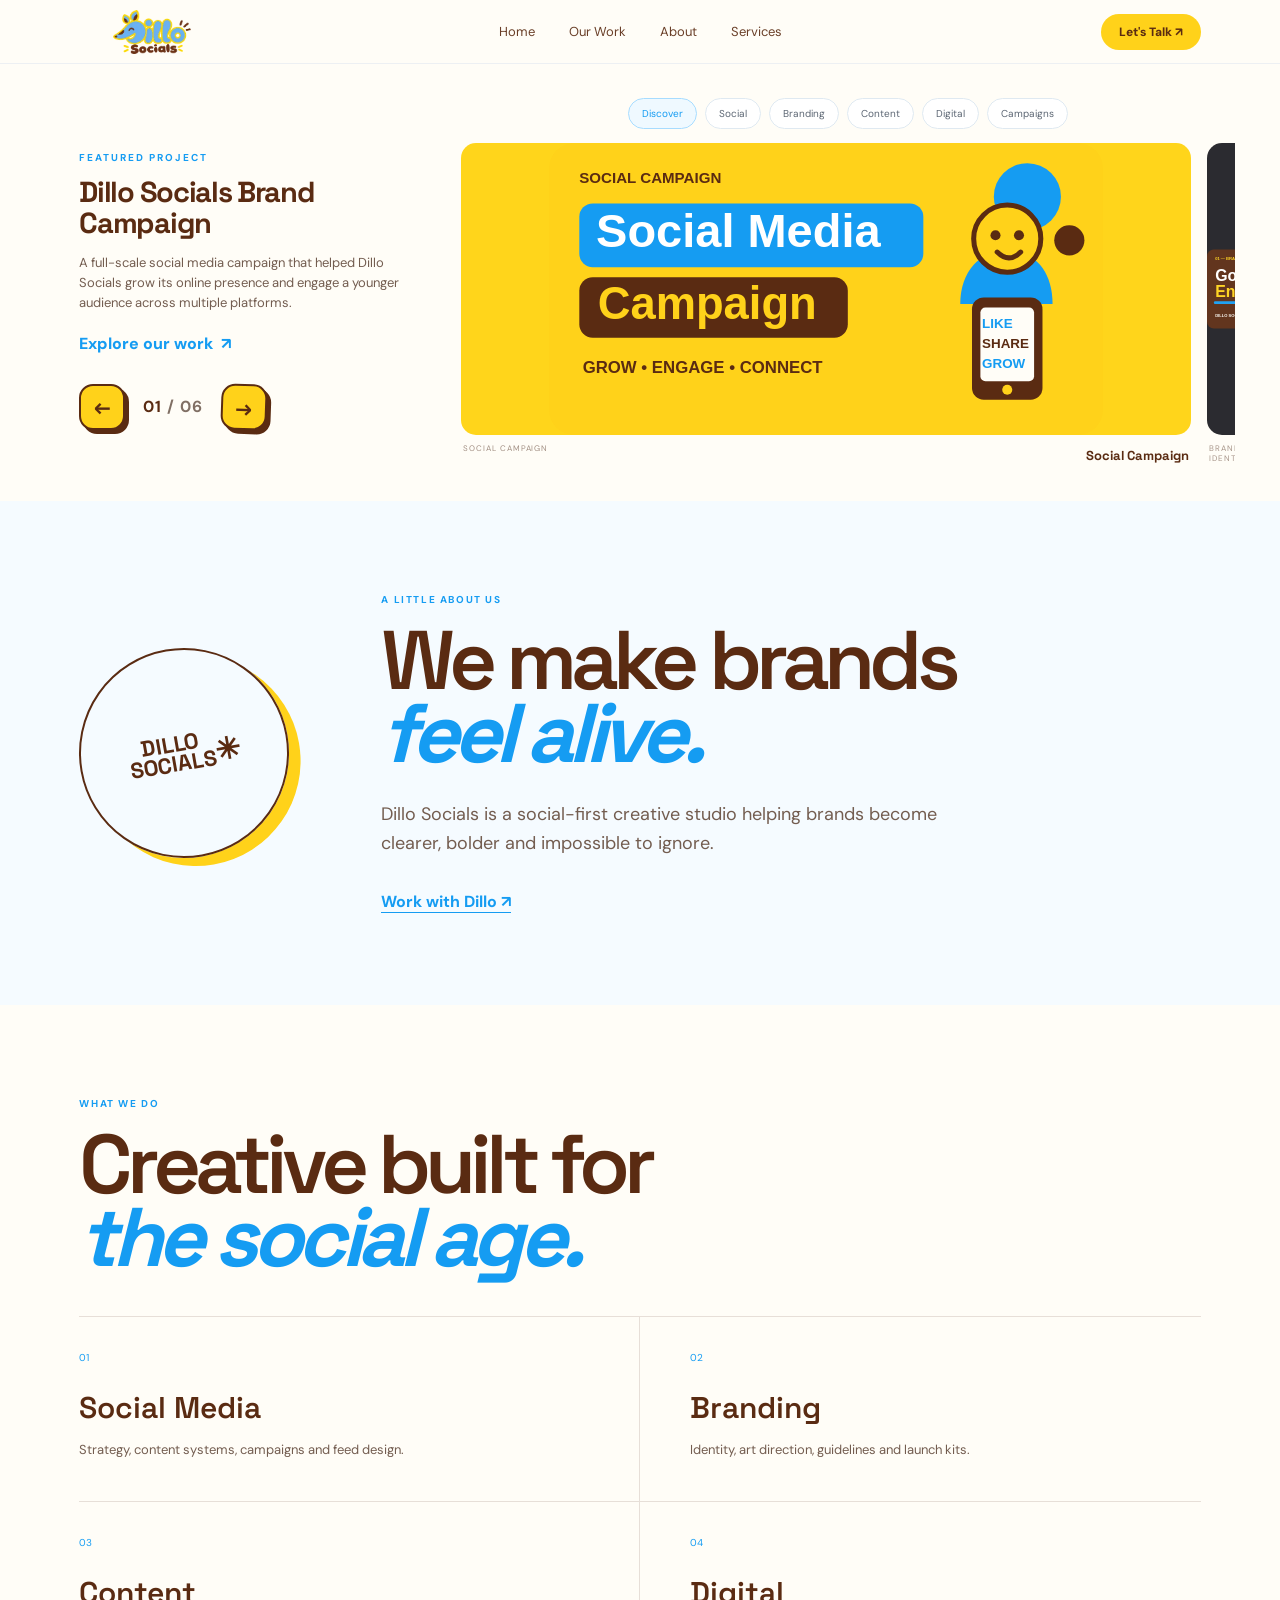
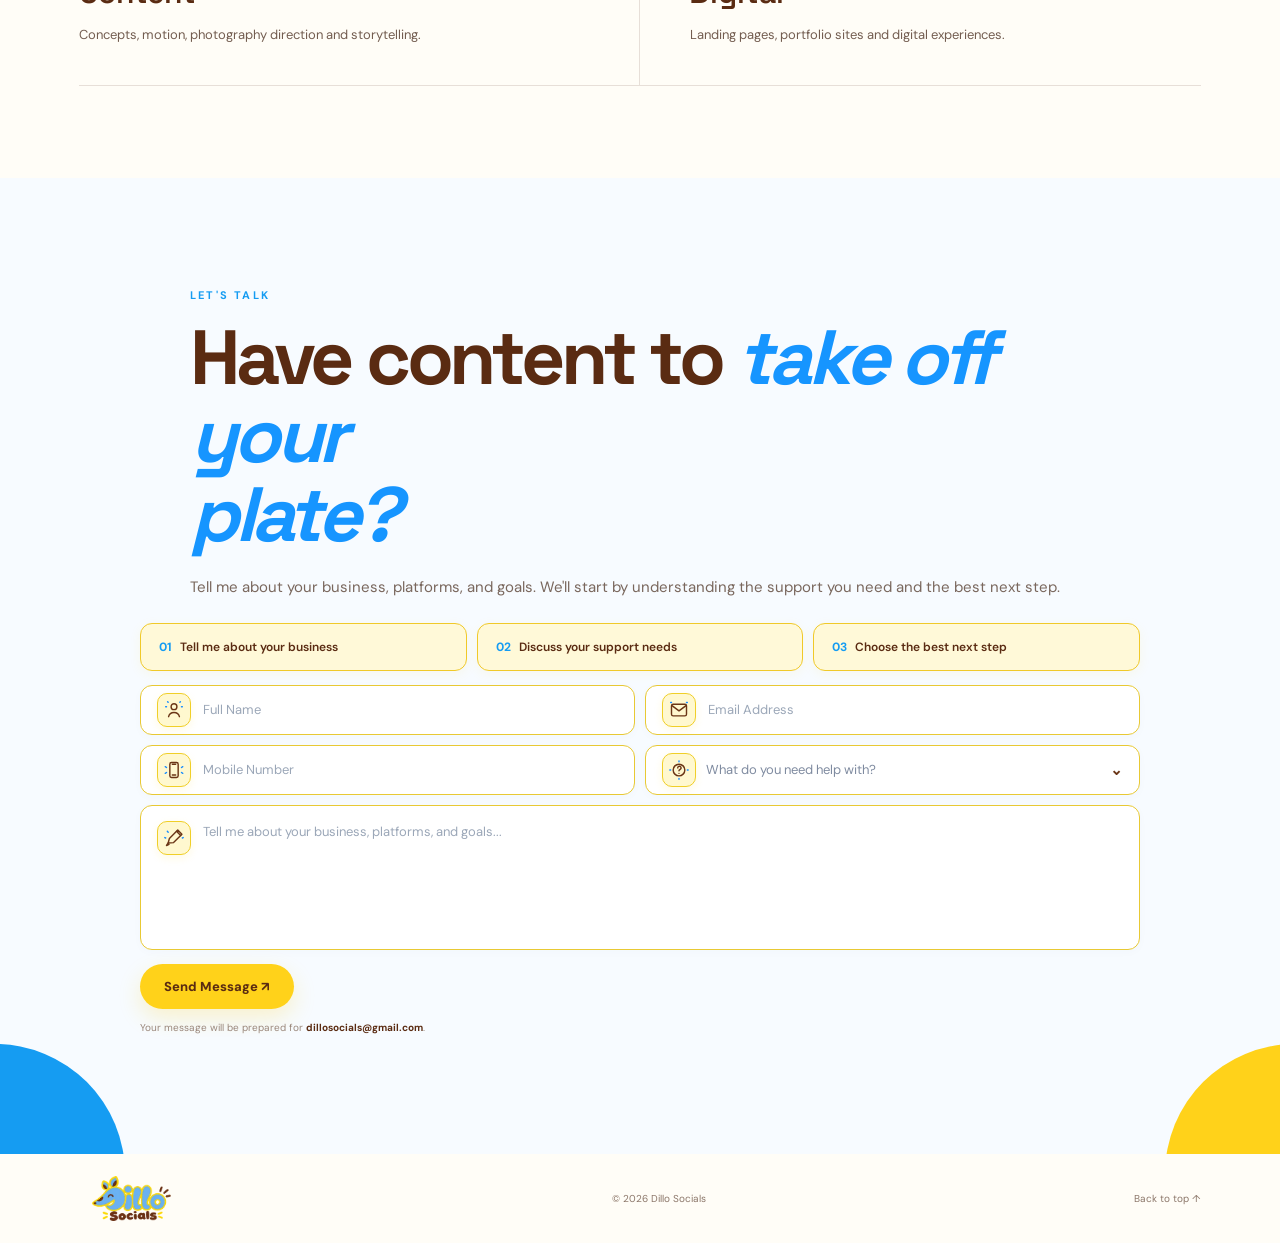
==== commit 227f9460: "Load refined Dillo contact icons" ====
--- a/index.html
+++ b/index.html
@@ -7,7 +7,7 @@
 <link rel="icon" href="assets/logo.svg">
 <link rel="preconnect" href="https://fonts.googleapis.com"><link rel="preconnect" href="https://fonts.gstatic.com" crossorigin>
 <link href="https://fonts.googleapis.com/css2?family=DM+Sans:wght@400;500;600;700&family=Space+Grotesk:wght@500;600;700&display=swap" rel="stylesheet">
-<link rel="stylesheet" href="styles.css?v=7"><link rel="stylesheet" href="reference.css?v=5"><link rel="stylesheet" href="contact.css?v=5"><link rel="stylesheet" href="fix.css?v=27">
+<link rel="stylesheet" href="styles.css?v=7"><link rel="stylesheet" href="reference.css?v=5"><link rel="stylesheet" href="contact.css?v=6"><link rel="stylesheet" href="fix.css?v=27">
 </head>
 <body>
 <div class="portfolio-transition" id="portfolioTransition" aria-hidden="true"><div class="portfolio-transition-inner"><span class="transition-dillo">✦</span><span>OPENING OUR WORK</span><i></i></div></div>
--- a/contact.css
+++ b/contact.css
@@ -1 +1 @@
-.contact{position:relative;overflow:hidden;background:#f7fbff!important;padding:110px 6vw 120px!important;color:#182033}.contact:before,.contact:after{content:"";position:absolute;border-radius:50%;pointer-events:none}.contact:before{width:420px;height:420px;left:-250px;bottom:-250px;background:rgba(76,170,255,.13)}.contact:after{width:360px;height:360px;right:-210px;bottom:-210px;background:rgba(255,213,64,.16)}.contact-inner{position:relative;z-index:2;max-width:1040px;margin:0 auto}.contact-head{text-align:center;max-width:900px;margin:0 auto 42px}.contact .eyebrow{color:#168cff;font-size:11px;letter-spacing:.2em}.contact h2{font-family:'Space Grotesk',sans-serif!important;font-size:clamp(48px,6vw,82px)!important;line-height:1.02!important;letter-spacing:-.055em!important;margin:16px 0 22px!important;color:#151b2a}.contact h2 em{font-family:'Space Grotesk',sans-serif!important;color:#1695ff!important;font-style:normal;font-weight:700}.contact-head p{max-width:760px;margin:0 auto;color:#64718a;font-size:15px;line-height:1.6}.contact-steps{display:grid;grid-template-columns:repeat(3,1fr);gap:10px;margin-bottom:14px}.contact-step{border:1.5px solid #f0cf28;background:#fff8cf;border-radius:12px;padding:15px 18px;text-align:left;font-size:12px;font-weight:600;color:#6a3516;box-shadow:0 3px 12px rgba(255,210,26,.08);transition:.2s}.contact-step span{color:#168cff;margin-right:5px;font-weight:700}.contact-step.active{border-color:#f0cf28;background:#fff8cf;color:#6a3516}.contact-form{display:grid;grid-template-columns:1fr 1fr;gap:10px}.contact-field{border:1px solid #e1eaf4;background:rgba(255,255,255,.86);border-radius:12px;min-height:50px;padding:0 16px;display:flex;align-items:center;transition:.2s;box-shadow:0 2px 10px rgba(43,93,143,.025)}.contact-field:focus-within{border-color:#71bfff;box-shadow:0 0 0 3px rgba(22,149,255,.08)}.contact-field input,.contact-field select,.contact-field textarea{width:100%;border:0;outline:0;background:transparent;color:#28344a;font:inherit;font-size:13px}.contact-field input::placeholder,.contact-field textarea::placeholder{color:#9ba7b8}.contact-field select{appearance:none;color:#7f8ba0;cursor:pointer}.field-icon{position:relative;flex:0 0 42px;width:42px;height:42px;margin-right:11px;display:grid;place-items:center;border-radius:50%;background:#fff5c9;border:1px solid rgba(255,201,25,.45);color:#a85a10;font-size:0;box-shadow:0 4px 12px rgba(255,197,31,.16)}.field-icon:before{content:"";position:absolute;inset:-5px;border-radius:50%;background:repeating-conic-gradient(from 8deg,rgba(255,194,20,.9) 0 5deg,transparent 5deg 34deg);-webkit-mask:radial-gradient(circle,transparent 0 24px,#000 25px);mask:radial-gradient(circle,transparent 0 24px,#000 25px);opacity:.75}.field-icon:after{position:relative;z-index:2;font-size:20px;font-weight:700;line-height:1;color:#a85a10;text-shadow:0 1px 0 #fff}.contact-field:nth-child(1) .field-icon:after{content:"♙"}.contact-field:nth-child(2) .field-icon:after{content:"✉"}.contact-field:nth-child(3) .field-icon:after{content:"▯"}.contact-field:nth-child(4) .field-icon:after{content:"?";font-family:'Space Grotesk',sans-serif;font-size:22px}.contact-field:nth-child(5) .field-icon:after{content:"✎";font-size:21px}.select-arrow{margin-left:8px;color:#a85a10;font-weight:700;font-size:15px}.contact-field.message{grid-column:1/-1;align-items:flex-start;padding:15px 16px;height:145px}.contact-field.message .field-icon{margin-top:0}.contact-field textarea{height:115px;resize:none}.contact-submit{margin-top:4px;border:0;border-radius:999px;background:#3ca8ff;color:#fff;padding:14px 24px;font-size:13px;font-weight:700;box-shadow:0 9px 22px rgba(60,168,255,.2);cursor:pointer;transition:.2s}.contact-submit:hover{transform:translateY(-2px);background:#168ff0}.contact-note{margin:12px 0 0;color:#8b98aa;font-size:10px}.contact-success{display:none;margin-top:14px;color:#168ff0;font-size:12px;font-weight:600}.contact-success.show{display:block}@media(max-width:700px){.contact{padding:85px 6vw 95px!important}.contact-steps{grid-template-columns:1fr}.contact-form{grid-template-columns:1fr}.contact-field.message{grid-column:auto}.contact h2{font-size:48px!important}}+.contact{position:relative;overflow:hidden;background:#f7fbff!important;padding:110px 6vw 120px!important;color:#182033}.contact:before,.contact:after{content:"";position:absolute;border-radius:50%;pointer-events:none}.contact:before{width:420px;height:420px;left:-250px;bottom:-250px;background:rgba(76,170,255,.13)}.contact:after{width:360px;height:360px;right:-210px;bottom:-210px;background:rgba(255,213,64,.16)}.contact-inner{position:relative;z-index:2;max-width:1040px;margin:0 auto}.contact-head{text-align:center;max-width:900px;margin:0 auto 42px}.contact .eyebrow{color:#168cff;font-size:11px;letter-spacing:.2em}.contact h2{font-family:'Space Grotesk',sans-serif!important;font-size:clamp(48px,6vw,82px)!important;line-height:1.02!important;letter-spacing:-.055em!important;margin:16px 0 22px!important;color:#151b2a}.contact h2 em{font-family:'Space Grotesk',sans-serif!important;color:#1695ff!important;font-style:normal;font-weight:700}.contact-head p{max-width:760px;margin:0 auto;color:#64718a;font-size:15px;line-height:1.6}.contact-steps{display:grid;grid-template-columns:repeat(3,1fr);gap:10px;margin-bottom:14px}.contact-step{border:1.5px solid #f0cf28;background:#fff8cf;border-radius:12px;padding:15px 18px;text-align:left;font-size:12px;font-weight:600;color:#6a3516;box-shadow:0 3px 12px rgba(255,210,26,.08);transition:.2s}.contact-step span{color:#168cff;margin-right:5px;font-weight:700}.contact-step.active{border-color:#f0cf28;background:#fff8cf;color:#6a3516}.contact-form{display:grid;grid-template-columns:1fr 1fr;gap:10px}.contact-field{border:1.5px solid #efc928;background:rgba(255,255,255,.92);border-radius:12px;min-height:50px;padding:0 16px;display:flex;align-items:center;transition:.2s;box-shadow:0 2px 10px rgba(43,93,143,.025)}.contact-field:focus-within{border-color:#168cff;box-shadow:0 0 0 3px rgba(22,149,255,.08)}.contact-field input,.contact-field select,.contact-field textarea{width:100%;border:0;outline:0;background:transparent;color:#28344a;font:inherit;font-size:13px}.contact-field input::placeholder,.contact-field textarea::placeholder{color:#9ba7b8}.contact-field select{appearance:none;color:#7f8ba0;cursor:pointer}.field-icon{position:relative;flex:0 0 34px;width:34px;height:34px;margin-right:10px;display:grid;place-items:center;border-radius:10px;background:#fff8cf;border:1px solid #f0cf28;color:#6a3516;font-size:0;box-shadow:0 3px 8px rgba(255,210,26,.12)}.field-icon svg{display:block;width:20px;height:20px;fill:none;stroke:#6a3516;stroke-width:1.7;stroke-linecap:round;stroke-linejoin:round}.field-icon svg .accent{stroke:#168cff;stroke-width:1.7}.select-arrow{margin-left:8px;color:#6a3516;font-weight:700;font-size:15px}.contact-field.message{grid-column:1/-1;align-items:flex-start;padding:15px 16px;height:145px}.contact-field.message .field-icon{margin-top:0}.contact-field textarea{height:115px;resize:none}.contact-submit{margin-top:4px;border:0;border-radius:999px;background:#ffd21a;color:#5a2b12;padding:14px 24px;font-size:13px;font-weight:700;box-shadow:0 9px 22px rgba(255,210,26,.22);cursor:pointer;transition:.2s}.contact-submit:hover{transform:translateY(-2px);background:#f5c800}.contact-note{margin:12px 0 0;color:#8b98aa;font-size:10px}.contact-success{display:none;margin-top:14px;color:#168ff0;font-size:12px;font-weight:600}.contact-success.show{display:block}@media(max-width:700px){.contact{padding:85px 6vw 95px!important}.contact-steps{grid-template-columns:1fr}.contact-form{grid-template-columns:1fr}.contact-field.message{grid-column:auto}.contact h2{font-size:48px!important}}
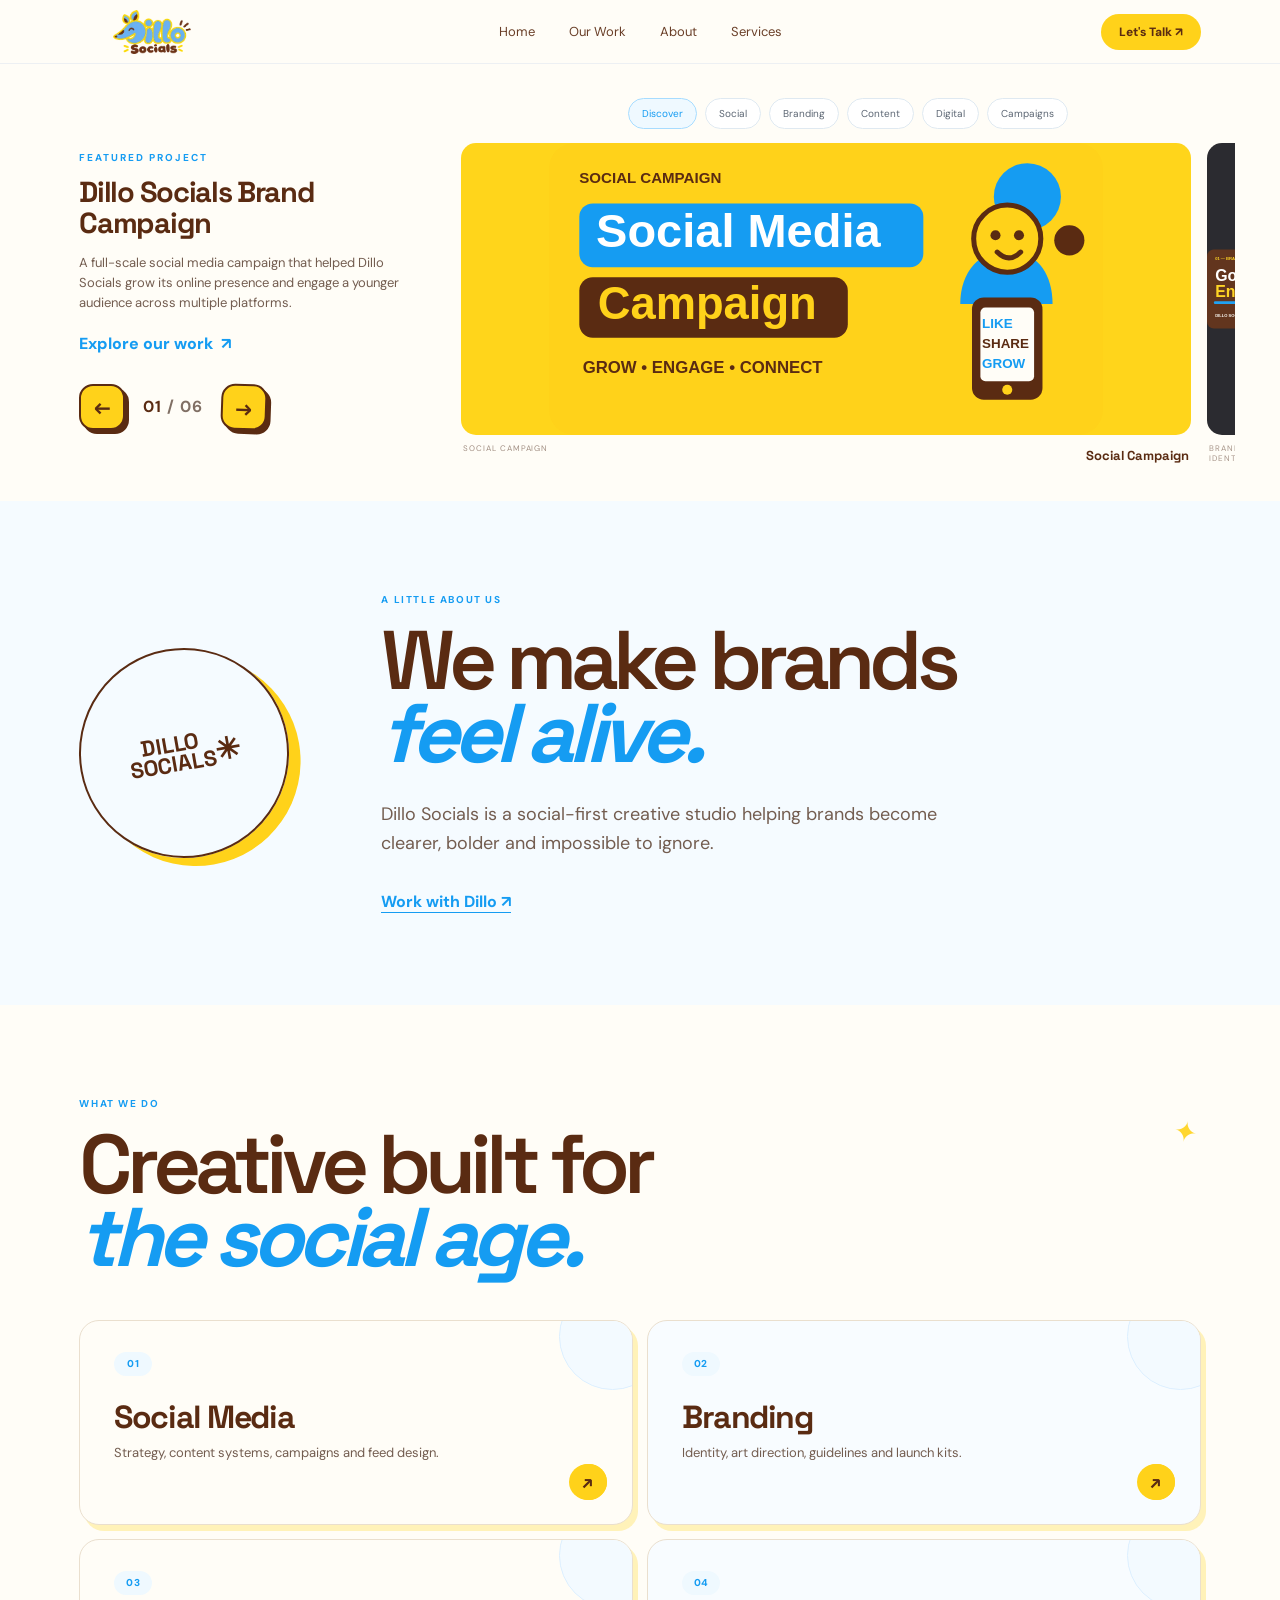
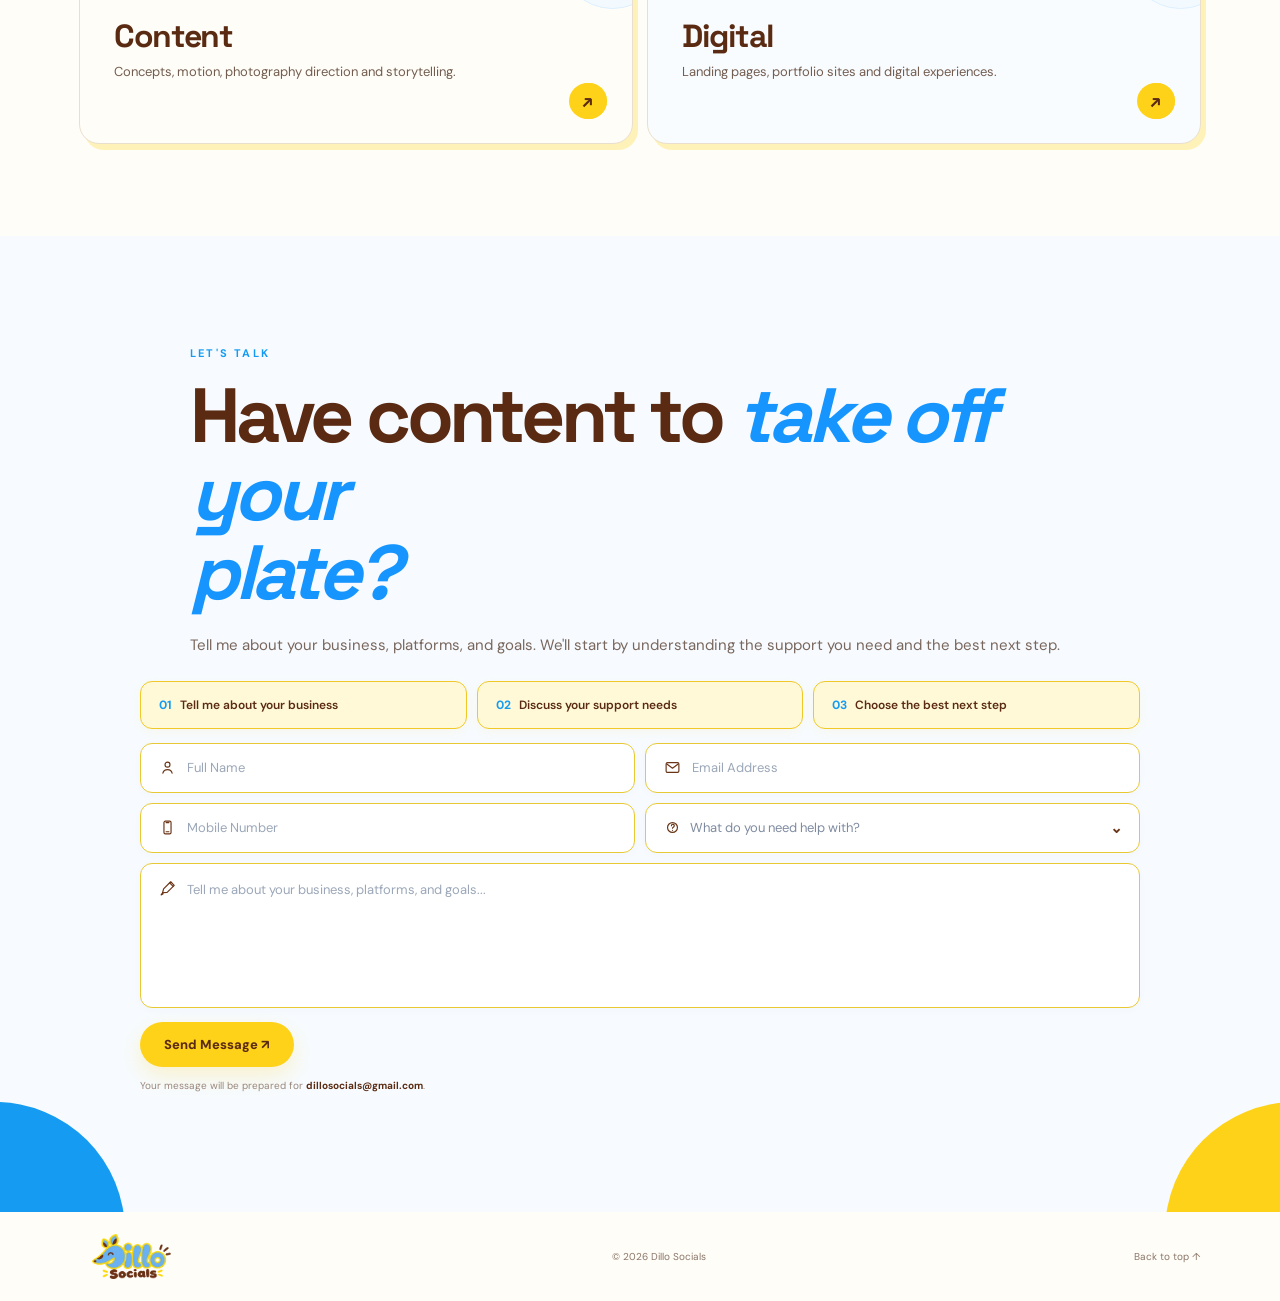
==== commit 5916d45d: "Add expandable service deliverables" ====
--- a/index.html
+++ b/index.html
@@ -7,7 +7,7 @@
 <link rel="icon" href="assets/logo.svg">
 <link rel="preconnect" href="https://fonts.googleapis.com"><link rel="preconnect" href="https://fonts.gstatic.com" crossorigin>
 <link href="https://fonts.googleapis.com/css2?family=DM+Sans:wght@400;500;600;700&family=Space+Grotesk:wght@500;600;700&display=swap" rel="stylesheet">
-<link rel="stylesheet" href="styles.css?v=7"><link rel="stylesheet" href="reference.css?v=5"><link rel="stylesheet" href="contact.css?v=6"><link rel="stylesheet" href="fix.css?v=27">
+<link rel="stylesheet" href="styles.css?v=7"><link rel="stylesheet" href="reference.css?v=6"><link rel="stylesheet" href="contact.css?v=6"><link rel="stylesheet" href="fix.css?v=27">
 </head>
 <body>
 <div class="portfolio-transition" id="portfolioTransition" aria-hidden="true"><div class="portfolio-transition-inner"><span class="transition-dillo">✦</span><span>OPENING OUR WORK</span><i></i></div></div>
@@ -23,6 +23,11 @@
 <article class="shot" data-category="social"><div class="shot-art art-social-two"><img class="campaign-art-image" src="assets/card-memorable-feed.svg?v=1" alt="Memorable Feed social content"></div><div class="shot-info"><span>Social content</span><h3>Memorable Feed</h3></div></article>
 </div></div></div></section>
 <section id="about" class="about"><div class="about-badge">DILLO<br>SOCIALS<br><span>✳</span></div><div><div class="eyebrow">A LITTLE ABOUT US</div><h2>We make brands<br><em>feel alive.</em></h2><p>Dillo Socials is a social-first creative studio helping brands become clearer, bolder and impossible to ignore.</p><a class="text-link" href="#contact">Work with Dillo ↗</a></div></section>
-<section id="services" class="services"><div class="eyebrow">WHAT WE DO</div><h2>Creative built for<br><em>the social age.</em></h2><div class="service-grid"><div><span>01</span><h3>Social Media</h3><p>Strategy, content systems, campaigns and feed design.</p></div><div><span>02</span><h3>Branding</h3><p>Identity, art direction, guidelines and launch kits.</p></div><div><span>03</span><h3>Content</h3><p>Concepts, motion, photography direction and storytelling.</p></div><div><span>04</span><h3>Digital</h3><p>Landing pages, portfolio sites and digital experiences.</p></div></div></section>
+<section id="services" class="services"><div class="eyebrow">WHAT WE DO</div><h2>Creative built for<br><em>the social age.</em></h2><div class="service-grid">
+<div class="service-card" role="button" tabindex="0" aria-expanded="false"><span>01</span><h3>Social Media</h3><p>Strategy, content systems, campaigns and feed design.</p><span class="service-arrow" aria-hidden="true">↗</span><div class="service-details"><div><strong>What we can help with</strong><ul><li>Social strategy</li><li>Content calendars</li><li>Feed design</li><li>Community content</li><li>Campaign planning</li><li>Platform management</li></ul></div></div></div>
+<div class="service-card" role="button" tabindex="0" aria-expanded="false"><span>02</span><h3>Branding</h3><p>Identity, art direction, guidelines and launch kits.</p><span class="service-arrow" aria-hidden="true">↗</span><div class="service-details"><div><strong>What we can help with</strong><ul><li>Brand identity</li><li>Visual direction</li><li>Logo systems</li><li>Brand guidelines</li><li>Launch kits</li><li>Creative direction</li></ul></div></div></div>
+<div class="service-card" role="button" tabindex="0" aria-expanded="false"><span>03</span><h3>Content</h3><p>Concepts, motion, photography direction and storytelling.</p><span class="service-arrow" aria-hidden="true">↗</span><div class="service-details"><div><strong>What we can help with</strong><ul><li>Content concepts</li><li>Graphic design</li><li>Short-form video</li><li>Motion graphics</li><li>Photo direction</li><li>Storytelling</li></ul></div></div></div>
+<div class="service-card" role="button" tabindex="0" aria-expanded="false"><span>04</span><h3>Digital</h3><p>Landing pages, portfolio sites and digital experiences.</p><span class="service-arrow" aria-hidden="true">↗</span><div class="service-details"><div><strong>What we can help with</strong><ul><li>Landing pages</li><li>Portfolio websites</li><li>Web design</li><li>Digital experiences</li><li>Website refreshes</li><li>Creative direction</li></ul></div></div></div>
+</div></section>
 <section id="contact" class="contact reference-contact"><div class="contact-inner"><div class="contact-head"><div class="eyebrow">LET'S TALK</div><h2>Have content to <em>take off your<br>plate?</em></h2><p>Tell me about your business, platforms, and goals. We'll start by understanding the support you need and the best next step.</p></div><div class="contact-steps"><div class="contact-step active"><span>01</span> Tell me about your business</div><div class="contact-step active"><span>02</span> Discuss your support needs</div><div class="contact-step active"><span>03</span> Choose the best next step</div></div><form class="contact-form" id="contactForm"><label class="contact-field"><span class="field-icon"><svg viewBox="0 0 24 24" aria-hidden="true"><circle cx="12" cy="8" r="3.5"/><path d="M5.5 20c.7-3.2 3-5 6.5-5s5.8 1.8 6.5 5"/><path class="accent" d="M3 8h-1M22 8h-1M5 2.8l-.7-.7M19 2.8l.7-.7"/></svg></span><input required name="name" type="text" placeholder="Full Name" autocomplete="name"></label><label class="contact-field"><span class="field-icon"><svg viewBox="0 0 24 24" aria-hidden="true"><rect x="3" y="5" width="18" height="14" rx="2"/><path d="m4 7 8 6 8-6"/><path class="accent" d="M2 3h1M21 3h1"/></svg></span><input required name="email" type="email" placeholder="Email Address" autocomplete="email"></label><label class="contact-field"><span class="field-icon"><svg viewBox="0 0 24 24" aria-hidden="true"><rect x="7" y="3" width="10" height="18" rx="2"/><path d="M10 5h4M10 18h4"/><path class="accent" d="M3 9 1.5 8M21 9l1.5-1M3 15l-1.5 1M21 15l1.5 1"/></svg></span><input name="phone" type="tel" placeholder="Mobile Number" autocomplete="tel"></label><label class="contact-field"><span class="field-icon"><svg viewBox="0 0 24 24" aria-hidden="true"><circle cx="12" cy="12" r="7"/><path d="M10.5 9.5a2 2 0 1 1 3.4 1.4c-.8.8-1.9 1-1.9 2.1M12 16h.01"/><path class="accent" d="M12 2v-1M12 23v-1M2 12H1M23 12h-1"/></svg></span><select required name="service"><option value="" selected disabled>What do you need help with?</option><option>Social Media</option><option>Branding</option><option>Content Creation</option><option>Digital / Website</option><option>Campaign</option><option>Other</option></select><span class="select-arrow">⌄</span></label><label class="contact-field message"><span class="field-icon"><svg viewBox="0 0 24 24" aria-hidden="true"><path d="m5 18 1.5-5.5L16.5 2.5 21.5 7.5 11.5 17.5z"/><path d="m15 4 5 5M5 18l-2 3 3-1.5"/><path class="accent" d="M2 12l-1-.5M22 12l1-.5M5 5 4 4"/></svg></span><textarea required name="message" placeholder="Tell me about your business, platforms, and goals..."></textarea></label><div class="contact-submit-wrap"><button class="contact-submit" type="submit">Send Message <span>↗</span></button><div class="contact-success" id="contactSuccess">Your email draft is ready — thank you!</div></div></form><p class="contact-note">Your message will be prepared for <strong>dillosocials@gmail.com</strong>.</p></div></section>
-</main><footer><img src="assets/dillo-socials-logo.svg" alt="Dillo Socials"><span>© 2026 Dillo Socials</span><a href="#top">Back to top ↑</a></footer><script src="script.js?v=10"></script></body></html>+</main><footer><img src="assets/dillo-socials-logo.svg" alt="Dillo Socials"><span>© 2026 Dillo Socials</span><a href="#top">Back to top ↑</a></footer><script src="script.js?v=11"></script></body></html>
--- a/reference.css
+++ b/reference.css
@@ -4,9 +4,16 @@
 .site-header{height:64px!important;padding:6px 6.2vw!important;background:rgba(255,253,247,.97)!important;border-bottom:1px solid #edf0f3!important;position:sticky!important}.site-header .brand{width:150px!important;height:52px!important;background:none!important}.site-header .brand img{visibility:visible!important;width:150px!important;height:52px!important;object-fit:contain!important}.site-header nav{gap:34px!important;font-size:13px!important}.site-header nav a{color:var(--dillo-brown)!important;opacity:.9!important}.site-header nav a:hover{color:var(--dillo-blue)!important}.header-cta{background:var(--dillo-yellow)!important;color:var(--dillo-brown)!important;padding:10px 18px!important;font-weight:800!important}
 .featured{display:grid!important;grid-template-columns:31% 69%!important;align-items:center!important;min-height:390px!important;padding:34px 6.2vw 18px!important;gap:34px!important}.featured-copy .eyebrow{color:var(--dillo-blue)!important;font-size:10px!important;letter-spacing:.2em!important}.featured-copy h1{font:700 29px/1.06 'Space Grotesk',sans-serif!important;color:var(--dillo-brown)!important;letter-spacing:-.045em!important;margin:13px 0 14px!important}.featured-copy p{font-size:13px!important;line-height:1.55!important;color:#735d50!important;max-width:370px!important;margin-bottom:20px!important}.featured-copy .view-project{color:var(--dillo-blue)!important;font-weight:800!important}.featured-copy .project-controls{gap:28px!important;margin-top:34px!important}.project-controls button{background:#fff1ad!important;color:var(--dillo-brown)!important;width:40px!important;height:40px!important;font-weight:800!important}.project-count{color:#806f64!important}.project-count b{color:var(--dillo-brown)!important}
 .featured .category-row{padding:0 0 14px!important;gap:8px!important}.featured .category{font-size:10px!important;padding:8px 13px!important;border:1px solid #dfe9f1!important;background:#fff!important;color:#5c6673!important}.featured .category.active{background:#eff9ff!important;border-color:#a7dcff!important;color:var(--dillo-blue)!important}.featured .gallery{gap:16px!important;padding:0!important;align-items:flex-start!important}.featured .shot{flex:0 0 150px!important;min-width:150px!important}.featured .shot.active{flex:0 0 730px!important}.featured .shot-art{height:292px!important;border-radius:15px!important}.featured .shot:not(.active){opacity:.95!important}.featured .shot-info{min-height:48px!important;padding:8px 2px 0!important}.featured .shot-info>span{font-size:8px!important;color:#a28f83!important}.featured .shot-info h3{font-size:13px!important;color:var(--dillo-brown)!important;margin-top:4px!important}.featured .art-brand{background:#202025!important}.featured .art-content{background:#f4eee4!important}.featured .art-digital{background:#dfe8ff!important}.featured .art-campaign{background:#d9f1e2!important}.featured .art-social-two{background:#6858df!important}.featured .art-social{background:#ffd21a url('assets/social-campaign.jpg?v=21') center/100% 100% no-repeat!important}.featured .art-social>*{display:none!important}.featured .art-social:before,.featured .art-social:after{display:none!important}
-/* Restore the middle sections. */
-.about{display:grid!important;visibility:visible!important;padding:92px 6.2vw!important;background:#f5fbff!important;grid-template-columns:230px 1fr!important;gap:72px!important;align-items:center!important}.about-badge{width:210px!important;height:210px!important;border-color:var(--dillo-brown)!important;box-shadow:10px 10px var(--dillo-yellow)!important;color:var(--dillo-brown)!important}.about .eyebrow,.services .eyebrow{color:var(--dillo-blue)!important}.about h2,.services h2{color:var(--dillo-brown)!important}.about h2 em,.services h2 em{color:var(--dillo-blue)!important;font-family:'Space Grotesk',sans-serif!important;font-style:italic!important;font-weight:700!important}.about p{color:#735d50!important;max-width:620px!important}.about .text-link{color:var(--dillo-blue)!important}.services{display:block!important;visibility:visible!important;padding:92px 6.2vw!important;background:var(--dillo-cream)!important}.services h2{margin-bottom:20px!important}.service-grid{border-top:1px solid #e7dfd8!important;margin-top:42px!important}.service-grid>div{border-bottom:1px solid #e7dfd8!important}.service-grid>div:nth-child(odd){border-right:1px solid #e7dfd8!important}.service-grid span{color:var(--dillo-blue)!important}.service-grid h3{color:var(--dillo-brown)!important}.service-grid p{color:#735d50!important}
+.about{display:grid!important;visibility:visible!important;padding:92px 6.2vw!important;background:#f5fbff!important;grid-template-columns:230px 1fr!important;gap:72px!important;align-items:center!important}.about-badge{width:210px!important;height:210px!important;border-color:var(--dillo-brown)!important;box-shadow:10px 10px var(--dillo-yellow)!important;color:var(--dillo-brown)!important}.about .eyebrow,.services .eyebrow{color:var(--dillo-blue)!important}.about h2,.services h2{color:var(--dillo-brown)!important}.about h2 em,.services h2 em{color:var(--dillo-blue)!important;font-family:'Space Grotesk',sans-serif!important;font-style:italic!important;font-weight:700!important}.about p{color:#735d50!important;max-width:620px!important}.about .text-link{color:var(--dillo-blue)!important}
+.services{display:block!important;visibility:visible!important;padding:92px 6.2vw!important;background:var(--dillo-cream)!important;position:relative!important;overflow:hidden!important}.services:after{content:'✦';position:absolute;right:6.5vw;top:8.5vw;color:var(--dillo-yellow);font-size:28px;transform:rotate(12deg);opacity:.9}.services h2{margin-bottom:20px!important}.service-grid{border:0!important;margin-top:46px!important;display:grid!important;grid-template-columns:repeat(2,minmax(0,1fr))!important;gap:14px!important}.service-grid>div{position:relative!important;padding:30px 34px 32px!important;min-height:205px!important;border:1.5px solid #eadfce!important;border-radius:20px!important;background:#fff!important;box-shadow:5px 6px 0 rgba(255,210,26,.28)!important;overflow:hidden!important;transition:transform .28s ease,box-shadow .28s ease,border-color .28s ease,background .28s ease!important}.service-grid>div:nth-child(odd){border-right:1.5px solid #eadfce!important}.service-grid>div:before{content:'';position:absolute;right:-34px;top:-38px;width:105px;height:105px;border-radius:50%;background:#f3faff!important;border:1px solid #dcefff!important}.service-grid>div:after{content:'↗';position:absolute;right:25px;bottom:24px;width:36px;height:36px;display:grid;place-items:center;border-radius:50%;background:var(--dillo-yellow);color:var(--dillo-brown);font-size:18px;font-weight:700}.service-grid>div:hover{transform:translateY(-5px) rotate(-.35deg)!important;border-color:#bfe5ff!important;box-shadow:7px 10px 0 rgba(21,156,242,.14)!important;background:#fffef9!important}.service-grid>div:nth-child(2n):hover{transform:translateY(-5px) rotate(.35deg)!important}.service-grid span{position:relative!important;z-index:2;display:inline-flex!important;align-items:center!important;justify-content:center!important;min-width:38px!important;height:24px!important;padding:0 10px!important;border-radius:999px!important;background:#eff9ff!important;color:var(--dillo-blue)!important;font-size:10px!important;font-weight:800!important;letter-spacing:.04em!important}.service-grid h3{position:relative!important;z-index:2;color:var(--dillo-brown)!important;font:700 32px/1 'Space Grotesk'!important;letter-spacing:-.045em!important;margin:25px 0 10px!important}.service-grid p{position:relative!important;z-index:2;max-width:430px!important;color:#735d50!important;font-size:13px!important;line-height:1.55!important;margin:0!important;padding-right:42px!important}.service-grid>div:nth-child(1){background:#fffdf7!important}.service-grid>div:nth-child(2){background:#f8fcff!important}.service-grid>div:nth-child(3){background:#fffdf7!important}.service-grid>div:nth-child(4){background:#f8fcff!important}
 .reference-contact{background:#fffdf7!important;padding:92px 6.2vw 100px!important;color:var(--dillo-brown)!important;position:relative!important;overflow:hidden!important}.reference-contact:before{width:260px!important;height:260px!important;left:-135px!important;bottom:-150px!important;background:var(--dillo-blue)!important;opacity:1!important;border-radius:50%!important}.reference-contact:after{width:260px!important;height:260px!important;right:-145px!important;bottom:-150px!important;background:var(--dillo-yellow)!important;opacity:1!important;border-radius:50%!important}.contact-inner{max-width:1000px!important}.contact-head{text-align:left!important;margin-bottom:24px!important}.reference-contact .eyebrow{color:var(--dillo-blue)!important}.reference-contact h2{font:700 clamp(42px,5vw,64px)/.98 'Space Grotesk',sans-serif!important;color:var(--dillo-brown)!important;letter-spacing:-.055em!important}.reference-contact h2 em{color:var(--dillo-blue)!important;font-family:'Space Grotesk',sans-serif!important;font-weight:700!important;font-style:italic!important}.contact-head p{color:#79675d!important;max-width:900px!important}.contact-steps{grid-template-columns:repeat(3,1fr)!important}.contact-step{border-color:#e7dca7!important;background:#fff!important;color:var(--dillo-brown)!important}.contact-step span{color:var(--dillo-blue)!important}.contact-step.active{border-color:#f0c929!important;background:#fff9d8!important;color:var(--dillo-brown)!important}.contact-field{border-color:#e8c934!important;background:#fff!important;border-radius:12px!important}.contact-field:focus-within{border-color:var(--dillo-blue)!important;box-shadow:0 0 0 3px rgba(21,156,242,.1)!important}.field-icon{color:var(--dillo-brown)!important}.contact-submit{background:var(--dillo-yellow)!important;color:var(--dillo-brown)!important;box-shadow:0 9px 22px rgba(255,210,26,.22)!important;font-weight:800!important}.contact-submit:hover{background:#ffc900!important}.contact-note{color:#9a877b!important}.contact-note strong{color:var(--dillo-brown)!important}footer{background:var(--dillo-cream)!important;color:#8b7669!important;padding:22px 6.2vw!important}footer img{visibility:visible!important;width:105px!important;height:45px!important}
 @media(max-width:1100px){.featured{grid-template-columns:1fr!important;padding-left:6vw!important;padding-right:6vw!important}.featured-showcase{width:100%}.featured .shot.active{flex-basis:min(730px,70vw)!important}.about{grid-template-columns:1fr!important;padding-left:6vw!important;padding-right:6vw!important}.services{padding-left:6vw!important;padding-right:6vw!important}.reference-contact{padding-left:6vw!important;padding-right:6vw!important}}
-@media(max-width:900px){.featured .shot.active{flex-basis:78vw!important}.featured .shot{flex-basis:25vw!important;min-width:120px!important}.featured .shot-art{height:260px!important}.contact-steps{grid-template-columns:1fr!important}}
-@media(max-width:600px){.site-header{padding:6px 5vw!important}.site-header .brand,.site-header .brand img{width:112px!important}.featured{padding-top:30px!important}.featured .shot.active{flex-basis:88vw!important}.featured .shot{flex-basis:28vw!important;min-width:105px!important}.featured .shot-art{height:230px!important}.featured-copy h1{font-size:28px!important}.about,.services,.reference-contact{padding-left:6vw!important;padding-right:6vw!important}.about{padding-top:70px!important;padding-bottom:70px!important}.about-badge{width:170px!important;height:170px!important}.services{padding-top:70px!important;padding-bottom:70px!important}.contact-form{grid-template-columns:1fr!important}.contact-field.message,.contact-submit-wrap{grid-column:auto!important}}
+@media(max-width:900px){.featured .shot.active{flex-basis:78vw!important}.featured .shot{flex-basis:25vw!important;min-width:120px!important}.featured .shot-art{height:260px!important}.contact-steps{grid-template-columns:1fr!important}.service-grid{grid-template-columns:1fr!important}.service-grid>div{min-height:180px!important}.services:after{right:7vw;top:12vw}}
+@media(max-width:600px){.site-header{padding:6px 5vw!important}.site-header .brand,.site-header .brand img{width:112px!important}.featured{padding-top:30px!important}.featured .shot.active{flex-basis:88vw!important}.featured .shot{flex-basis:28vw!important;min-width:105px!important}.featured .shot-art{height:230px!important}.featured-copy h1{font-size:28px!important}.about,.services,.reference-contact{padding-left:6vw!important;padding-right:6vw!important}.about{padding-top:70px!important;padding-bottom:70px!important}.about-badge{width:170px!important;height:170px!important}.services{padding-top:70px!important;padding-bottom:70px!important}.service-grid{margin-top:32px!important;gap:12px!important}.service-grid>div{padding:24px 22px 28px!important;border-radius:16px!important}.service-grid h3{font-size:27px!important;margin-top:20px!important}.service-grid p{padding-right:34px!important}.contact-form{grid-template-columns:1fr!important}.contact-field.message,.contact-submit-wrap{grid-column:auto!important}}
+/* Click a service to reveal the actual deliverables */
+.service-grid>div{cursor:pointer!important}
+.service-grid .service-details{position:relative!important;z-index:3;display:grid!important;grid-template-rows:0fr!important;opacity:0!important;transition:grid-template-rows .35s ease,opacity .25s ease!important}
+.service-grid .service-details>div{min-height:0!important;overflow:hidden!important}
+.service-grid>div.is-open .service-details{grid-template-rows:1fr!important;opacity:1!important}
+.service-grid .service-details ul{margin:16px 42px 0 0!important;padding:14px 0 0!important;border-top:1px solid #eadfd5!important;display:flex!important;flex-wrap:wrap!important;gap:7px!important;list-style:none!important}.service-grid .service-details li{padding:7px 10px!important;border-radius:999px!important;background:#fff!important;border:1px solid #eadfd5!important;color:#735d50!important;font-size:11px!important}.service-grid .service-details strong{display:block!important;margin-top:12px!important;color:var(--dillo-brown)!important;font-size:12px!important}.service-grid .service-arrow{position:absolute!important;right:25px!important;bottom:24px!important;width:36px!important;height:36px!important;border-radius:50%!important;display:grid!important;place-items:center!important;background:var(--dillo-yellow)!important;color:var(--dillo-brown)!important;font:700 18px/1 'Space Grotesk',sans-serif!important;z-index:5!important;transition:transform .3s ease,background .2s ease!important}.service-grid>div.is-open .service-arrow{transform:rotate(90deg)!important;background:var(--dillo-blue)!important;color:#fff!important}.service-grid>div.is-open{min-height:255px!important}
+@media(max-width:600px){.service-grid .service-details ul{margin-right:40px!important}.service-grid .service-arrow{right:20px!important;bottom:20px!important;width:34px!important;height:34px!important}}
--- a/contact.css
+++ b/contact.css
@@ -1 +1 @@
-.contact{position:relative;overflow:hidden;background:#f7fbff!important;padding:110px 6vw 120px!important;color:#182033}.contact:before,.contact:after{content:"";position:absolute;border-radius:50%;pointer-events:none}.contact:before{width:420px;height:420px;left:-250px;bottom:-250px;background:rgba(76,170,255,.13)}.contact:after{width:360px;height:360px;right:-210px;bottom:-210px;background:rgba(255,213,64,.16)}.contact-inner{position:relative;z-index:2;max-width:1040px;margin:0 auto}.contact-head{text-align:center;max-width:900px;margin:0 auto 42px}.contact .eyebrow{color:#168cff;font-size:11px;letter-spacing:.2em}.contact h2{font-family:'Space Grotesk',sans-serif!important;font-size:clamp(48px,6vw,82px)!important;line-height:1.02!important;letter-spacing:-.055em!important;margin:16px 0 22px!important;color:#151b2a}.contact h2 em{font-family:'Space Grotesk',sans-serif!important;color:#1695ff!important;font-style:normal;font-weight:700}.contact-head p{max-width:760px;margin:0 auto;color:#64718a;font-size:15px;line-height:1.6}.contact-steps{display:grid;grid-template-columns:repeat(3,1fr);gap:10px;margin-bottom:14px}.contact-step{border:1.5px solid #f0cf28;background:#fff8cf;border-radius:12px;padding:15px 18px;text-align:left;font-size:12px;font-weight:600;color:#6a3516;box-shadow:0 3px 12px rgba(255,210,26,.08);transition:.2s}.contact-step span{color:#168cff;margin-right:5px;font-weight:700}.contact-step.active{border-color:#f0cf28;background:#fff8cf;color:#6a3516}.contact-form{display:grid;grid-template-columns:1fr 1fr;gap:10px}.contact-field{border:1.5px solid #efc928;background:rgba(255,255,255,.92);border-radius:12px;min-height:50px;padding:0 16px;display:flex;align-items:center;transition:.2s;box-shadow:0 2px 10px rgba(43,93,143,.025)}.contact-field:focus-within{border-color:#168cff;box-shadow:0 0 0 3px rgba(22,149,255,.08)}.contact-field input,.contact-field select,.contact-field textarea{width:100%;border:0;outline:0;background:transparent;color:#28344a;font:inherit;font-size:13px}.contact-field input::placeholder,.contact-field textarea::placeholder{color:#9ba7b8}.contact-field select{appearance:none;color:#7f8ba0;cursor:pointer}.field-icon{position:relative;flex:0 0 34px;width:34px;height:34px;margin-right:10px;display:grid;place-items:center;border-radius:10px;background:#fff8cf;border:1px solid #f0cf28;color:#6a3516;font-size:0;box-shadow:0 3px 8px rgba(255,210,26,.12)}.field-icon svg{display:block;width:20px;height:20px;fill:none;stroke:#6a3516;stroke-width:1.7;stroke-linecap:round;stroke-linejoin:round}.field-icon svg .accent{stroke:#168cff;stroke-width:1.7}.select-arrow{margin-left:8px;color:#6a3516;font-weight:700;font-size:15px}.contact-field.message{grid-column:1/-1;align-items:flex-start;padding:15px 16px;height:145px}.contact-field.message .field-icon{margin-top:0}.contact-field textarea{height:115px;resize:none}.contact-submit{margin-top:4px;border:0;border-radius:999px;background:#ffd21a;color:#5a2b12;padding:14px 24px;font-size:13px;font-weight:700;box-shadow:0 9px 22px rgba(255,210,26,.22);cursor:pointer;transition:.2s}.contact-submit:hover{transform:translateY(-2px);background:#f5c800}.contact-note{margin:12px 0 0;color:#8b98aa;font-size:10px}.contact-success{display:none;margin-top:14px;color:#168ff0;font-size:12px;font-weight:600}.contact-success.show{display:block}@media(max-width:700px){.contact{padding:85px 6vw 95px!important}.contact-steps{grid-template-columns:1fr}.contact-form{grid-template-columns:1fr}.contact-field.message{grid-column:auto}.contact h2{font-size:48px!important}}+.contact{position:relative;overflow:hidden;background:#f7fbff!important;padding:110px 6vw 120px!important;color:#182033}.contact:before,.contact:after{content:"";position:absolute;border-radius:50%;pointer-events:none}.contact:before{width:420px;height:420px;left:-250px;bottom:-250px;background:rgba(76,170,255,.13)}.contact:after{width:360px;height:360px;right:-210px;bottom:-210px;background:rgba(255,213,64,.16)}.contact-inner{position:relative;z-index:2;max-width:1040px;margin:0 auto}.contact-head{text-align:center;max-width:900px;margin:0 auto 42px}.contact .eyebrow{color:#168cff;font-size:11px;letter-spacing:.2em}.contact h2{font-family:'Space Grotesk',sans-serif!important;font-size:clamp(48px,6vw,82px)!important;line-height:1.02!important;letter-spacing:-.055em!important;margin:16px 0 22px!important;color:#151b2a}.contact h2 em{font-family:'Space Grotesk',sans-serif!important;color:#1695ff!important;font-style:normal;font-weight:700}.contact-head p{max-width:760px;margin:0 auto;color:#64718a;font-size:15px;line-height:1.6}.contact-steps{display:grid;grid-template-columns:repeat(3,1fr);gap:10px;margin-bottom:14px}.contact-step{border:1.5px solid #f0cf28;background:#fff8cf;border-radius:12px;padding:15px 18px;text-align:left;font-size:12px;font-weight:600;color:#6a3516;box-shadow:0 3px 12px rgba(255,210,26,.08);transition:.2s}.contact-step span{color:#168cff;margin-right:5px;font-weight:700}.contact-step.active{border-color:#f0cf28;background:#fff8cf;color:#6a3516}.contact-form{display:grid;grid-template-columns:1fr 1fr;gap:10px}.contact-field{border:1.5px solid #efc928;background:rgba(255,255,255,.92);border-radius:12px;min-height:50px;padding:0 16px;display:flex;align-items:center;transition:.2s;box-shadow:0 2px 10px rgba(43,93,143,.025)}.contact-field:focus-within{border-color:#168cff;box-shadow:0 0 0 3px rgba(22,149,255,.08)}.contact-field input,.contact-field select,.contact-field textarea{width:100%;border:0;outline:0;background:transparent;color:#28344a;font:inherit;font-size:13px}.contact-field input::placeholder,.contact-field textarea::placeholder{color:#9ba7b8}.contact-field select{appearance:none;color:#7f8ba0;cursor:pointer}.field-icon{position:relative;flex:0 0 20px;width:20px;height:20px;margin-right:8px;display:flex;align-items:center;justify-content:center;border:0;background:transparent;color:#6a3516;font-size:0;box-shadow:none}.field-icon svg{display:block;width:17px;height:17px;fill:none;stroke:#6a3516;stroke-width:1.65;stroke-linecap:round;stroke-linejoin:round}.field-icon svg .accent{display:none}.select-arrow{margin-left:8px;color:#6a3516;font-weight:700;font-size:15px}.contact-field.message{grid-column:1/-1;align-items:flex-start;padding:15px 16px;height:145px}.contact-field.message .field-icon{margin-top:0}.contact-field textarea{height:115px;resize:none}.contact-submit{margin-top:4px;border:0;border-radius:999px;background:#ffd21a;color:#5a2b12;padding:14px 24px;font-size:13px;font-weight:700;box-shadow:0 9px 22px rgba(255,210,26,.22);cursor:pointer;transition:.2s}.contact-submit:hover{transform:translateY(-2px);background:#f5c800}.contact-note{margin:12px 0 0;color:#8b98aa;font-size:10px}.contact-success{display:none;margin-top:14px;color:#168ff0;font-size:12px;font-weight:600}.contact-success.show{display:block}@media(max-width:700px){.contact{padding:85px 6vw 95px!important}.contact-steps{grid-template-columns:1fr}.contact-form{grid-template-columns:1fr}.contact-field.message{grid-column:auto}.contact h2{font-size:48px!important}}
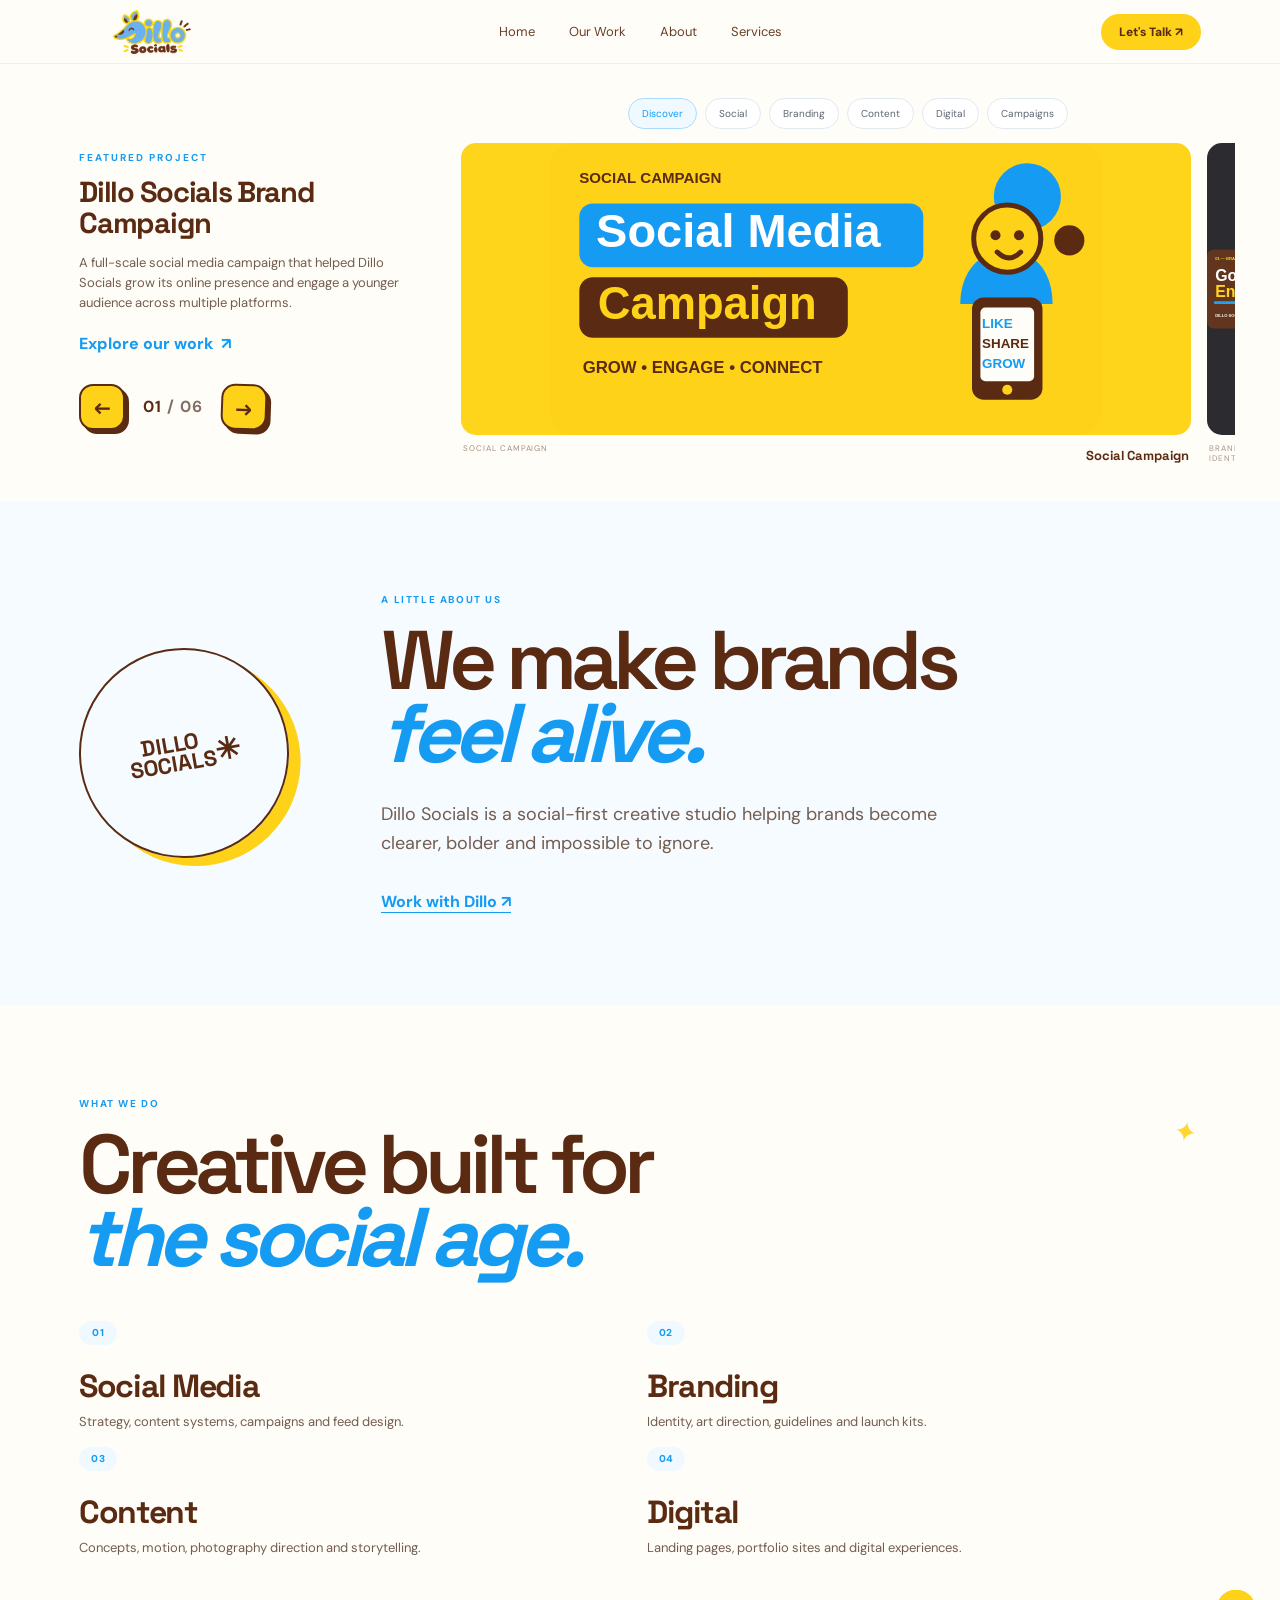
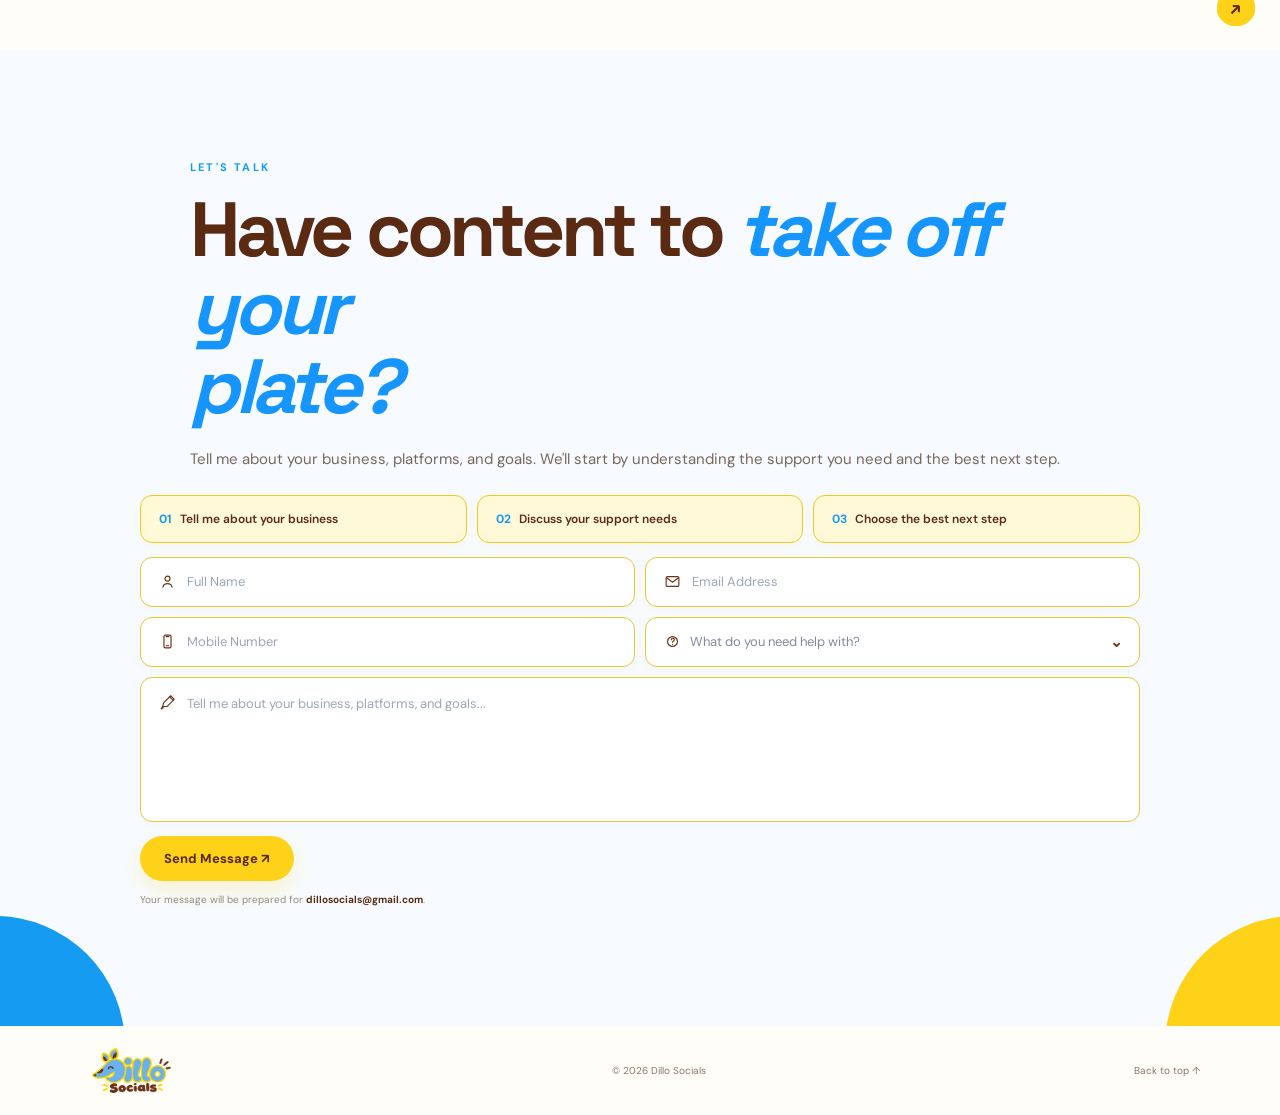
==== commit 1cc6339e: "Link service cards to dedicated detail pages" ====
--- a/index.html
+++ b/index.html
@@ -7,7 +7,7 @@
 <link rel="icon" href="assets/logo.svg">
 <link rel="preconnect" href="https://fonts.googleapis.com"><link rel="preconnect" href="https://fonts.gstatic.com" crossorigin>
 <link href="https://fonts.googleapis.com/css2?family=DM+Sans:wght@400;500;600;700&family=Space+Grotesk:wght@500;600;700&display=swap" rel="stylesheet">
-<link rel="stylesheet" href="styles.css?v=7"><link rel="stylesheet" href="reference.css?v=6"><link rel="stylesheet" href="contact.css?v=6"><link rel="stylesheet" href="fix.css?v=27">
+<link rel="stylesheet" href="styles.css?v=7"><link rel="stylesheet" href="reference.css?v=7"><link rel="stylesheet" href="contact.css?v=6"><link rel="stylesheet" href="fix.css?v=27">
 </head>
 <body>
 <div class="portfolio-transition" id="portfolioTransition" aria-hidden="true"><div class="portfolio-transition-inner"><span class="transition-dillo">✦</span><span>OPENING OUR WORK</span><i></i></div></div>
@@ -24,10 +24,10 @@
 </div></div></div></section>
 <section id="about" class="about"><div class="about-badge">DILLO<br>SOCIALS<br><span>✳</span></div><div><div class="eyebrow">A LITTLE ABOUT US</div><h2>We make brands<br><em>feel alive.</em></h2><p>Dillo Socials is a social-first creative studio helping brands become clearer, bolder and impossible to ignore.</p><a class="text-link" href="#contact">Work with Dillo ↗</a></div></section>
 <section id="services" class="services"><div class="eyebrow">WHAT WE DO</div><h2>Creative built for<br><em>the social age.</em></h2><div class="service-grid">
-<div class="service-card" role="button" tabindex="0" aria-expanded="false"><span>01</span><h3>Social Media</h3><p>Strategy, content systems, campaigns and feed design.</p><span class="service-arrow" aria-hidden="true">↗</span><div class="service-details"><div><strong>What we can help with</strong><ul><li>Social strategy</li><li>Content calendars</li><li>Feed design</li><li>Community content</li><li>Campaign planning</li><li>Platform management</li></ul></div></div></div>
-<div class="service-card" role="button" tabindex="0" aria-expanded="false"><span>02</span><h3>Branding</h3><p>Identity, art direction, guidelines and launch kits.</p><span class="service-arrow" aria-hidden="true">↗</span><div class="service-details"><div><strong>What we can help with</strong><ul><li>Brand identity</li><li>Visual direction</li><li>Logo systems</li><li>Brand guidelines</li><li>Launch kits</li><li>Creative direction</li></ul></div></div></div>
-<div class="service-card" role="button" tabindex="0" aria-expanded="false"><span>03</span><h3>Content</h3><p>Concepts, motion, photography direction and storytelling.</p><span class="service-arrow" aria-hidden="true">↗</span><div class="service-details"><div><strong>What we can help with</strong><ul><li>Content concepts</li><li>Graphic design</li><li>Short-form video</li><li>Motion graphics</li><li>Photo direction</li><li>Storytelling</li></ul></div></div></div>
-<div class="service-card" role="button" tabindex="0" aria-expanded="false"><span>04</span><h3>Digital</h3><p>Landing pages, portfolio sites and digital experiences.</p><span class="service-arrow" aria-hidden="true">↗</span><div class="service-details"><div><strong>What we can help with</strong><ul><li>Landing pages</li><li>Portfolio websites</li><li>Web design</li><li>Digital experiences</li><li>Website refreshes</li><li>Creative direction</li></ul></div></div></div>
+<a class="service-card" href="service-social-media.html"><span>01</span><h3>Social Media</h3><p>Strategy, content systems, campaigns and feed design.</p><span class="service-arrow" aria-hidden="true">↗</span></a>
+<a class="service-card" href="service-branding.html"><span>02</span><h3>Branding</h3><p>Identity, art direction, guidelines and launch kits.</p><span class="service-arrow" aria-hidden="true">↗</span></a>
+<a class="service-card" href="service-content.html"><span>03</span><h3>Content</h3><p>Concepts, motion, photography direction and storytelling.</p><span class="service-arrow" aria-hidden="true">↗</span></a>
+<a class="service-card" href="service-digital.html"><span>04</span><h3>Digital</h3><p>Landing pages, portfolio sites and digital experiences.</p><span class="service-arrow" aria-hidden="true">↗</span></a>
 </div></section>
 <section id="contact" class="contact reference-contact"><div class="contact-inner"><div class="contact-head"><div class="eyebrow">LET'S TALK</div><h2>Have content to <em>take off your<br>plate?</em></h2><p>Tell me about your business, platforms, and goals. We'll start by understanding the support you need and the best next step.</p></div><div class="contact-steps"><div class="contact-step active"><span>01</span> Tell me about your business</div><div class="contact-step active"><span>02</span> Discuss your support needs</div><div class="contact-step active"><span>03</span> Choose the best next step</div></div><form class="contact-form" id="contactForm"><label class="contact-field"><span class="field-icon"><svg viewBox="0 0 24 24" aria-hidden="true"><circle cx="12" cy="8" r="3.5"/><path d="M5.5 20c.7-3.2 3-5 6.5-5s5.8 1.8 6.5 5"/><path class="accent" d="M3 8h-1M22 8h-1M5 2.8l-.7-.7M19 2.8l.7-.7"/></svg></span><input required name="name" type="text" placeholder="Full Name" autocomplete="name"></label><label class="contact-field"><span class="field-icon"><svg viewBox="0 0 24 24" aria-hidden="true"><rect x="3" y="5" width="18" height="14" rx="2"/><path d="m4 7 8 6 8-6"/><path class="accent" d="M2 3h1M21 3h1"/></svg></span><input required name="email" type="email" placeholder="Email Address" autocomplete="email"></label><label class="contact-field"><span class="field-icon"><svg viewBox="0 0 24 24" aria-hidden="true"><rect x="7" y="3" width="10" height="18" rx="2"/><path d="M10 5h4M10 18h4"/><path class="accent" d="M3 9 1.5 8M21 9l1.5-1M3 15l-1.5 1M21 15l1.5 1"/></svg></span><input name="phone" type="tel" placeholder="Mobile Number" autocomplete="tel"></label><label class="contact-field"><span class="field-icon"><svg viewBox="0 0 24 24" aria-hidden="true"><circle cx="12" cy="12" r="7"/><path d="M10.5 9.5a2 2 0 1 1 3.4 1.4c-.8.8-1.9 1-1.9 2.1M12 16h.01"/><path class="accent" d="M12 2v-1M12 23v-1M2 12H1M23 12h-1"/></svg></span><select required name="service"><option value="" selected disabled>What do you need help with?</option><option>Social Media</option><option>Branding</option><option>Content Creation</option><option>Digital / Website</option><option>Campaign</option><option>Other</option></select><span class="select-arrow">⌄</span></label><label class="contact-field message"><span class="field-icon"><svg viewBox="0 0 24 24" aria-hidden="true"><path d="m5 18 1.5-5.5L16.5 2.5 21.5 7.5 11.5 17.5z"/><path d="m15 4 5 5M5 18l-2 3 3-1.5"/><path class="accent" d="M2 12l-1-.5M22 12l1-.5M5 5 4 4"/></svg></span><textarea required name="message" placeholder="Tell me about your business, platforms, and goals..."></textarea></label><div class="contact-submit-wrap"><button class="contact-submit" type="submit">Send Message <span>↗</span></button><div class="contact-success" id="contactSuccess">Your email draft is ready — thank you!</div></div></form><p class="contact-note">Your message will be prepared for <strong>dillosocials@gmail.com</strong>.</p></div></section>
-</main><footer><img src="assets/dillo-socials-logo.svg" alt="Dillo Socials"><span>© 2026 Dillo Socials</span><a href="#top">Back to top ↑</a></footer><script src="script.js?v=11"></script></body></html>+</main><footer><img src="assets/dillo-socials-logo.svg" alt="Dillo Socials"><span>© 2026 Dillo Socials</span><a href="#top">Back to top ↑</a></footer><script src="script.js?v=12"></script></body></html>
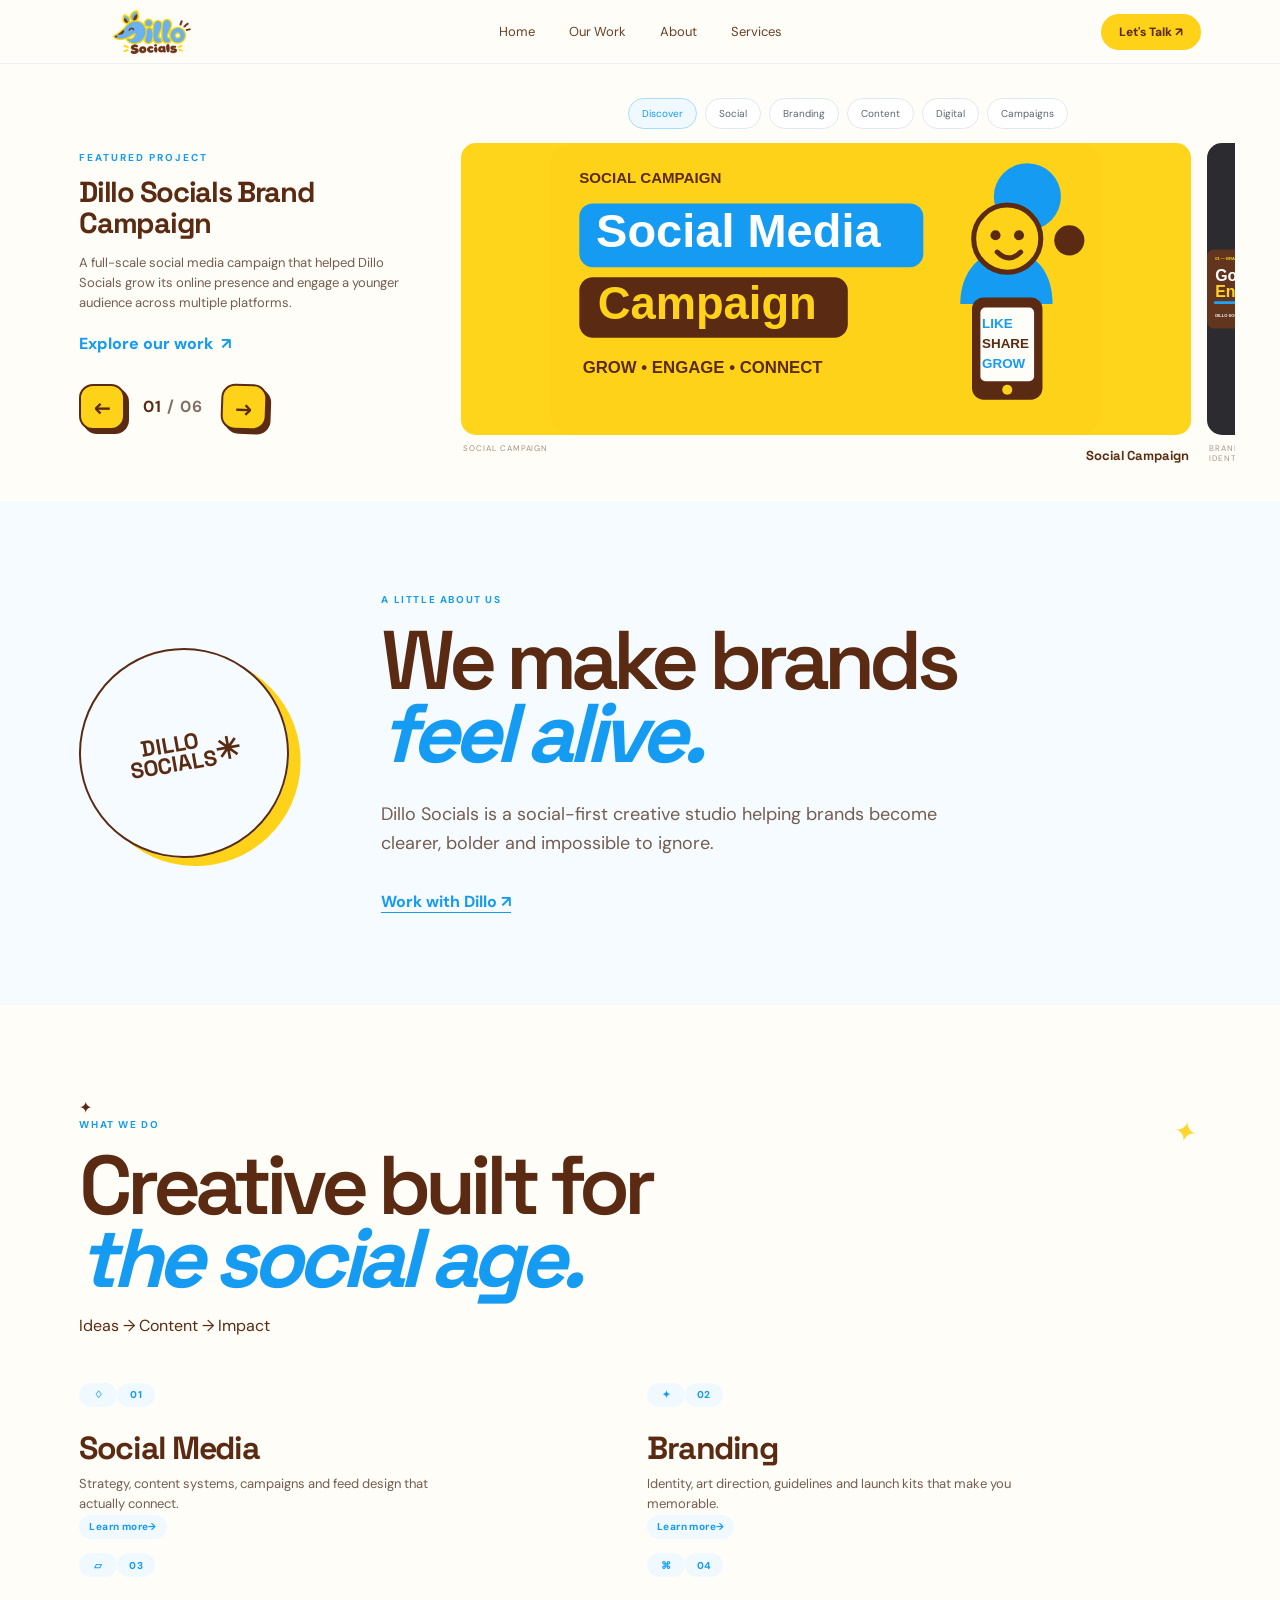
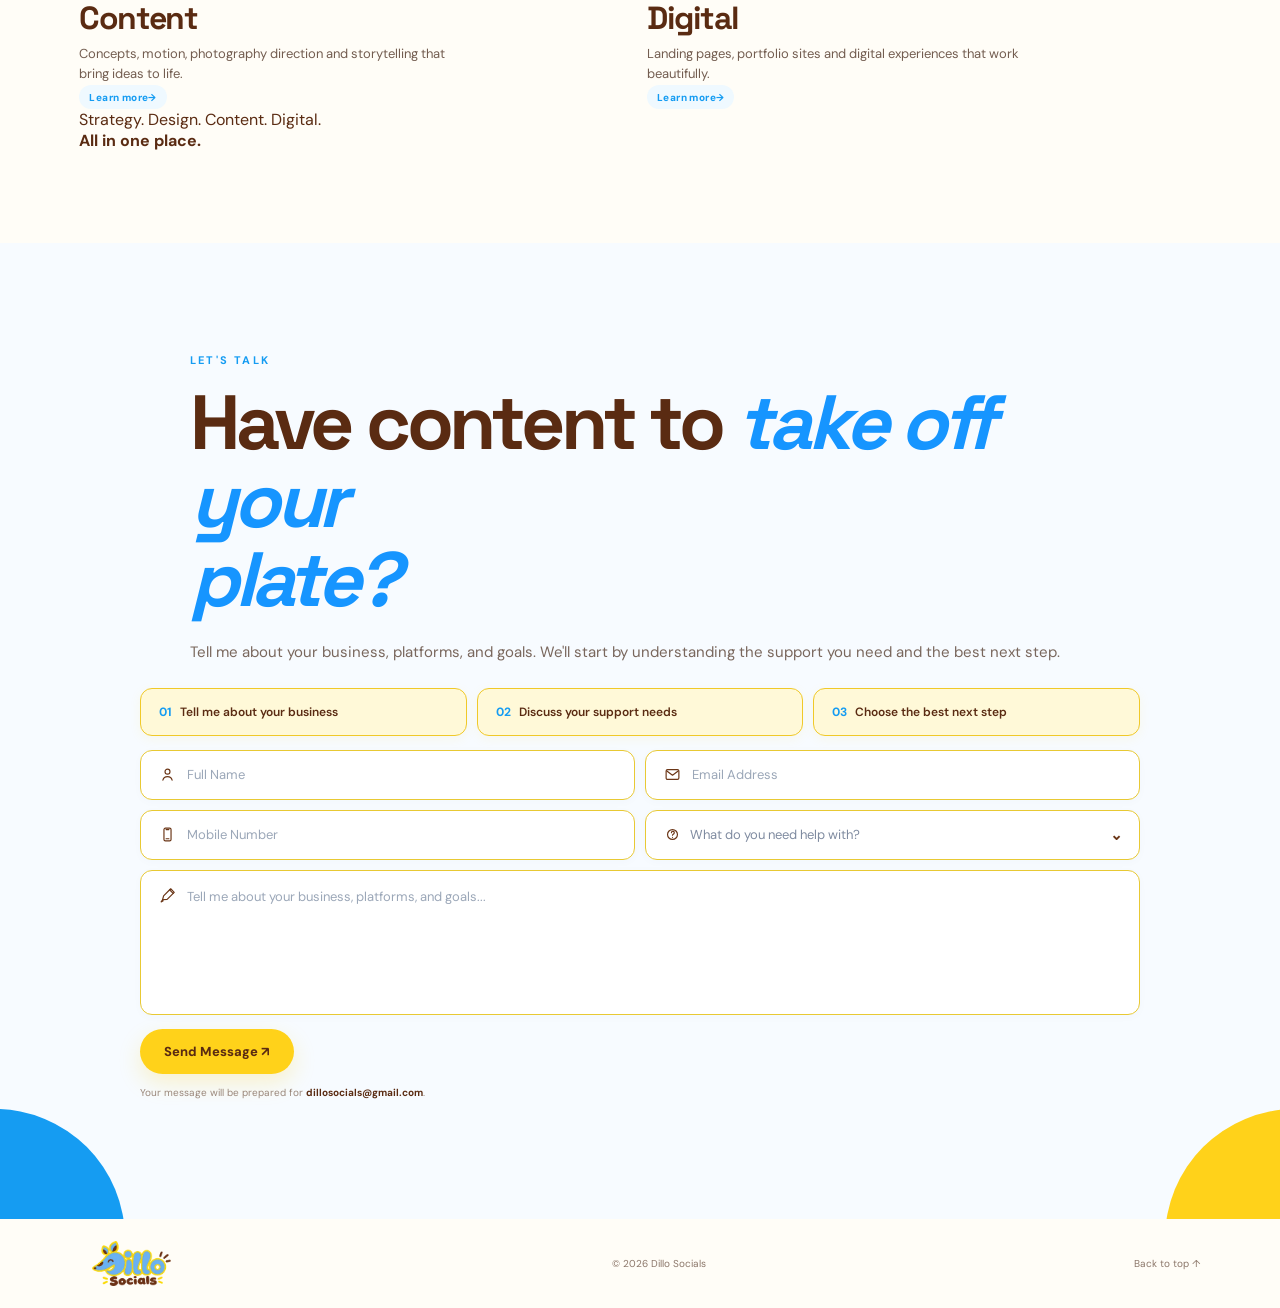
==== commit 02e6fd14: "Redesign services section to match the new Dillo creative direction" ====
--- a/index.html
+++ b/index.html
@@ -7,7 +7,7 @@
 <link rel="icon" href="assets/logo.svg">
 <link rel="preconnect" href="https://fonts.googleapis.com"><link rel="preconnect" href="https://fonts.gstatic.com" crossorigin>
 <link href="https://fonts.googleapis.com/css2?family=DM+Sans:wght@400;500;600;700&family=Space+Grotesk:wght@500;600;700&display=swap" rel="stylesheet">
-<link rel="stylesheet" href="styles.css?v=7"><link rel="stylesheet" href="reference.css?v=7"><link rel="stylesheet" href="contact.css?v=6"><link rel="stylesheet" href="fix.css?v=27">
+<link rel="stylesheet" href="styles.css?v=7"><link rel="stylesheet" href="reference.css?v=7"><link rel="stylesheet" href="contact.css?v=6"><link rel="stylesheet" href="fix.css?v=28">
 </head>
 <body>
 <div class="portfolio-transition" id="portfolioTransition" aria-hidden="true"><div class="portfolio-transition-inner"><span class="transition-dillo">✦</span><span>OPENING OUR WORK</span><i></i></div></div>
@@ -23,11 +23,11 @@
 <article class="shot" data-category="social"><div class="shot-art art-social-two"><img class="campaign-art-image" src="assets/card-memorable-feed.svg?v=1" alt="Memorable Feed social content"></div><div class="shot-info"><span>Social content</span><h3>Memorable Feed</h3></div></article>
 </div></div></div></section>
 <section id="about" class="about"><div class="about-badge">DILLO<br>SOCIALS<br><span>✳</span></div><div><div class="eyebrow">A LITTLE ABOUT US</div><h2>We make brands<br><em>feel alive.</em></h2><p>Dillo Socials is a social-first creative studio helping brands become clearer, bolder and impossible to ignore.</p><a class="text-link" href="#contact">Work with Dillo ↗</a></div></section>
-<section id="services" class="services"><div class="eyebrow">WHAT WE DO</div><h2>Creative built for<br><em>the social age.</em></h2><div class="service-grid">
-<a class="service-card" href="service-social-media.html"><span>01</span><h3>Social Media</h3><p>Strategy, content systems, campaigns and feed design.</p><span class="service-arrow" aria-hidden="true">↗</span></a>
-<a class="service-card" href="service-branding.html"><span>02</span><h3>Branding</h3><p>Identity, art direction, guidelines and launch kits.</p><span class="service-arrow" aria-hidden="true">↗</span></a>
-<a class="service-card" href="service-content.html"><span>03</span><h3>Content</h3><p>Concepts, motion, photography direction and storytelling.</p><span class="service-arrow" aria-hidden="true">↗</span></a>
-<a class="service-card" href="service-digital.html"><span>04</span><h3>Digital</h3><p>Landing pages, portfolio sites and digital experiences.</p><span class="service-arrow" aria-hidden="true">↗</span></a>
-</div></section>
-<section id="contact" class="contact reference-contact"><div class="contact-inner"><div class="contact-head"><div class="eyebrow">LET'S TALK</div><h2>Have content to <em>take off your<br>plate?</em></h2><p>Tell me about your business, platforms, and goals. We'll start by understanding the support you need and the best next step.</p></div><div class="contact-steps"><div class="contact-step active"><span>01</span> Tell me about your business</div><div class="contact-step active"><span>02</span> Discuss your support needs</div><div class="contact-step active"><span>03</span> Choose the best next step</div></div><form class="contact-form" id="contactForm"><label class="contact-field"><span class="field-icon"><svg viewBox="0 0 24 24" aria-hidden="true"><circle cx="12" cy="8" r="3.5"/><path d="M5.5 20c.7-3.2 3-5 6.5-5s5.8 1.8 6.5 5"/><path class="accent" d="M3 8h-1M22 8h-1M5 2.8l-.7-.7M19 2.8l.7-.7"/></svg></span><input required name="name" type="text" placeholder="Full Name" autocomplete="name"></label><label class="contact-field"><span class="field-icon"><svg viewBox="0 0 24 24" aria-hidden="true"><rect x="3" y="5" width="18" height="14" rx="2"/><path d="m4 7 8 6 8-6"/><path class="accent" d="M2 3h1M21 3h1"/></svg></span><input required name="email" type="email" placeholder="Email Address" autocomplete="email"></label><label class="contact-field"><span class="field-icon"><svg viewBox="0 0 24 24" aria-hidden="true"><rect x="7" y="3" width="10" height="18" rx="2"/><path d="M10 5h4M10 18h4"/><path class="accent" d="M3 9 1.5 8M21 9l1.5-1M3 15l-1.5 1M21 15l1.5 1"/></svg></span><input name="phone" type="tel" placeholder="Mobile Number" autocomplete="tel"></label><label class="contact-field"><span class="field-icon"><svg viewBox="0 0 24 24" aria-hidden="true"><circle cx="12" cy="12" r="7"/><path d="M10.5 9.5a2 2 0 1 1 3.4 1.4c-.8.8-1.9 1-1.9 2.1M12 16h.01"/><path class="accent" d="M12 2v-1M12 23v-1M2 12H1M23 12h-1"/></svg></span><select required name="service"><option value="" selected disabled>What do you need help with?</option><option>Social Media</option><option>Branding</option><option>Content Creation</option><option>Digital / Website</option><option>Campaign</option><option>Other</option></select><span class="select-arrow">⌄</span></label><label class="contact-field message"><span class="field-icon"><svg viewBox="0 0 24 24" aria-hidden="true"><path d="m5 18 1.5-5.5L16.5 2.5 21.5 7.5 11.5 17.5z"/><path d="m15 4 5 5M5 18l-2 3 3-1.5"/><path class="accent" d="M2 12l-1-.5M22 12l1-.5M5 5 4 4"/></svg></span><textarea required name="message" placeholder="Tell me about your business, platforms, and goals..."></textarea></label><div class="contact-submit-wrap"><button class="contact-submit" type="submit">Send Message <span>↗</span></button><div class="contact-success" id="contactSuccess">Your email draft is ready — thank you!</div></div></form><p class="contact-note">Your message will be prepared for <strong>dillosocials@gmail.com</strong>.</p></div></section>
-</main><footer><img src="assets/dillo-socials-logo.svg" alt="Dillo Socials"><span>© 2026 Dillo Socials</span><a href="#top">Back to top ↑</a></footer><script src="script.js?v=12"></script></body></html>+<section id="services" class="services"><div class="services-spark">✦</div><div class="eyebrow">WHAT WE DO</div><h2>Creative built for<br><em>the social age.</em></h2><div class="services-note">Ideas → Content → Impact</div><div class="service-grid">
+<a class="service-card service-social" href="service-social-media.html"><span class="service-icon" aria-hidden="true">♢</span><span class="service-number">01</span><div class="service-copy"><h3>Social Media</h3><p>Strategy, content systems, campaigns and feed design that actually connect.</p></div><span class="service-learn">Learn more <b>→</b></span></a>
+<a class="service-card service-branding" href="service-branding.html"><span class="service-icon" aria-hidden="true">✦</span><span class="service-number">02</span><div class="service-copy"><h3>Branding</h3><p>Identity, art direction, guidelines and launch kits that make you memorable.</p></div><span class="service-learn">Learn more <b>→</b></span></a>
+<a class="service-card service-content" href="service-content.html"><span class="service-icon" aria-hidden="true">▱</span><span class="service-number">03</span><div class="service-copy"><h3>Content</h3><p>Concepts, motion, photography direction and storytelling that bring ideas to life.</p></div><span class="service-learn">Learn more <b>→</b></span></a>
+<a class="service-card service-digital" href="service-digital.html"><span class="service-icon" aria-hidden="true">⌘</span><span class="service-number">04</span><div class="service-copy"><h3>Digital</h3><p>Landing pages, portfolio sites and digital experiences that work beautifully.</p></div><span class="service-learn">Learn more <b>→</b></span></a>
+</div><div class="services-footer-note">Strategy. Design. Content. Digital.<br><strong>All in one place.</strong></div></section>
+<section id="contact" class="contact reference-contact"><div class="contact-inner"><div class="contact-head"><div class="eyebrow">LET'S TALK</div><h2>Have content to <em>take off your<br>plate?</em></h2><p>Tell me about your business, platforms, and goals. We'll start by understanding the support you need and the best next step.</p></div><div class="contact-steps"><div class="contact-step active"><span>01</span> Tell me about your business</div><div class="contact-step active"><span>02</span> Discuss your support needs</div><div class="contact-step active"><span>03</span> Choose the best next step</div></div><form class="contact-form" id="contactForm"><label class="contact-field"><span class="field-icon"><svg viewBox="0 0 24 24" aria-hidden="true"><circle cx="12" cy="8" r="3.5"/><path d="M5.5 20c.7-3.2 3-5 6.5-5s5.8 1.8 6.5 5"/></svg></span><input required name="name" type="text" placeholder="Full Name" autocomplete="name"></label><label class="contact-field"><span class="field-icon"><svg viewBox="0 0 24 24" aria-hidden="true"><rect x="3" y="5" width="18" height="14" rx="2"/><path d="m4 7 8 6 8-6"/></svg></span><input required name="email" type="email" placeholder="Email Address" autocomplete="email"></label><label class="contact-field"><span class="field-icon"><svg viewBox="0 0 24 24" aria-hidden="true"><rect x="7" y="3" width="10" height="18" rx="2"/><path d="M10 5h4M10 18h4"/></svg></span><input name="phone" type="tel" placeholder="Mobile Number" autocomplete="tel"></label><label class="contact-field"><span class="field-icon"><svg viewBox="0 0 24 24" aria-hidden="true"><circle cx="12" cy="12" r="7"/><path d="M10.5 9.5a2 2 0 1 1 3.4 1.4c-.8.8-1.9 1-1.9 2.1M12 16h.01"/></svg></span><select required name="service"><option value="" selected disabled>What do you need help with?</option><option>Social Media</option><option>Branding</option><option>Content Creation</option><option>Digital / Website</option><option>Campaign</option><option>Other</option></select><span class="select-arrow">⌄</span></label><label class="contact-field message"><span class="field-icon"><svg viewBox="0 0 24 24" aria-hidden="true"><path d="m5 18 1.5-5.5L16.5 2.5 21.5 7.5 11.5 17.5z"/><path d="m15 4 5 5M5 18l-2 3 3-1.5"/></svg></span><textarea required name="message" placeholder="Tell me about your business, platforms, and goals..."></textarea></label><div class="contact-submit-wrap"><button class="contact-submit" type="submit">Send Message <span>↗</span></button><div class="contact-success" id="contactSuccess">Your email draft is ready — thank you!</div></div></form><p class="contact-note">Your message will be prepared for <strong>dillosocials@gmail.com</strong>.</p></div></section>
+</main><footer><img src="assets/dillo-socials-logo.svg" alt="Dillo Socials"><span>© 2026 Dillo Socials</span><a href="#top">Back to top ↑</a></footer><script src="script.js?v=13"></script></body></html>
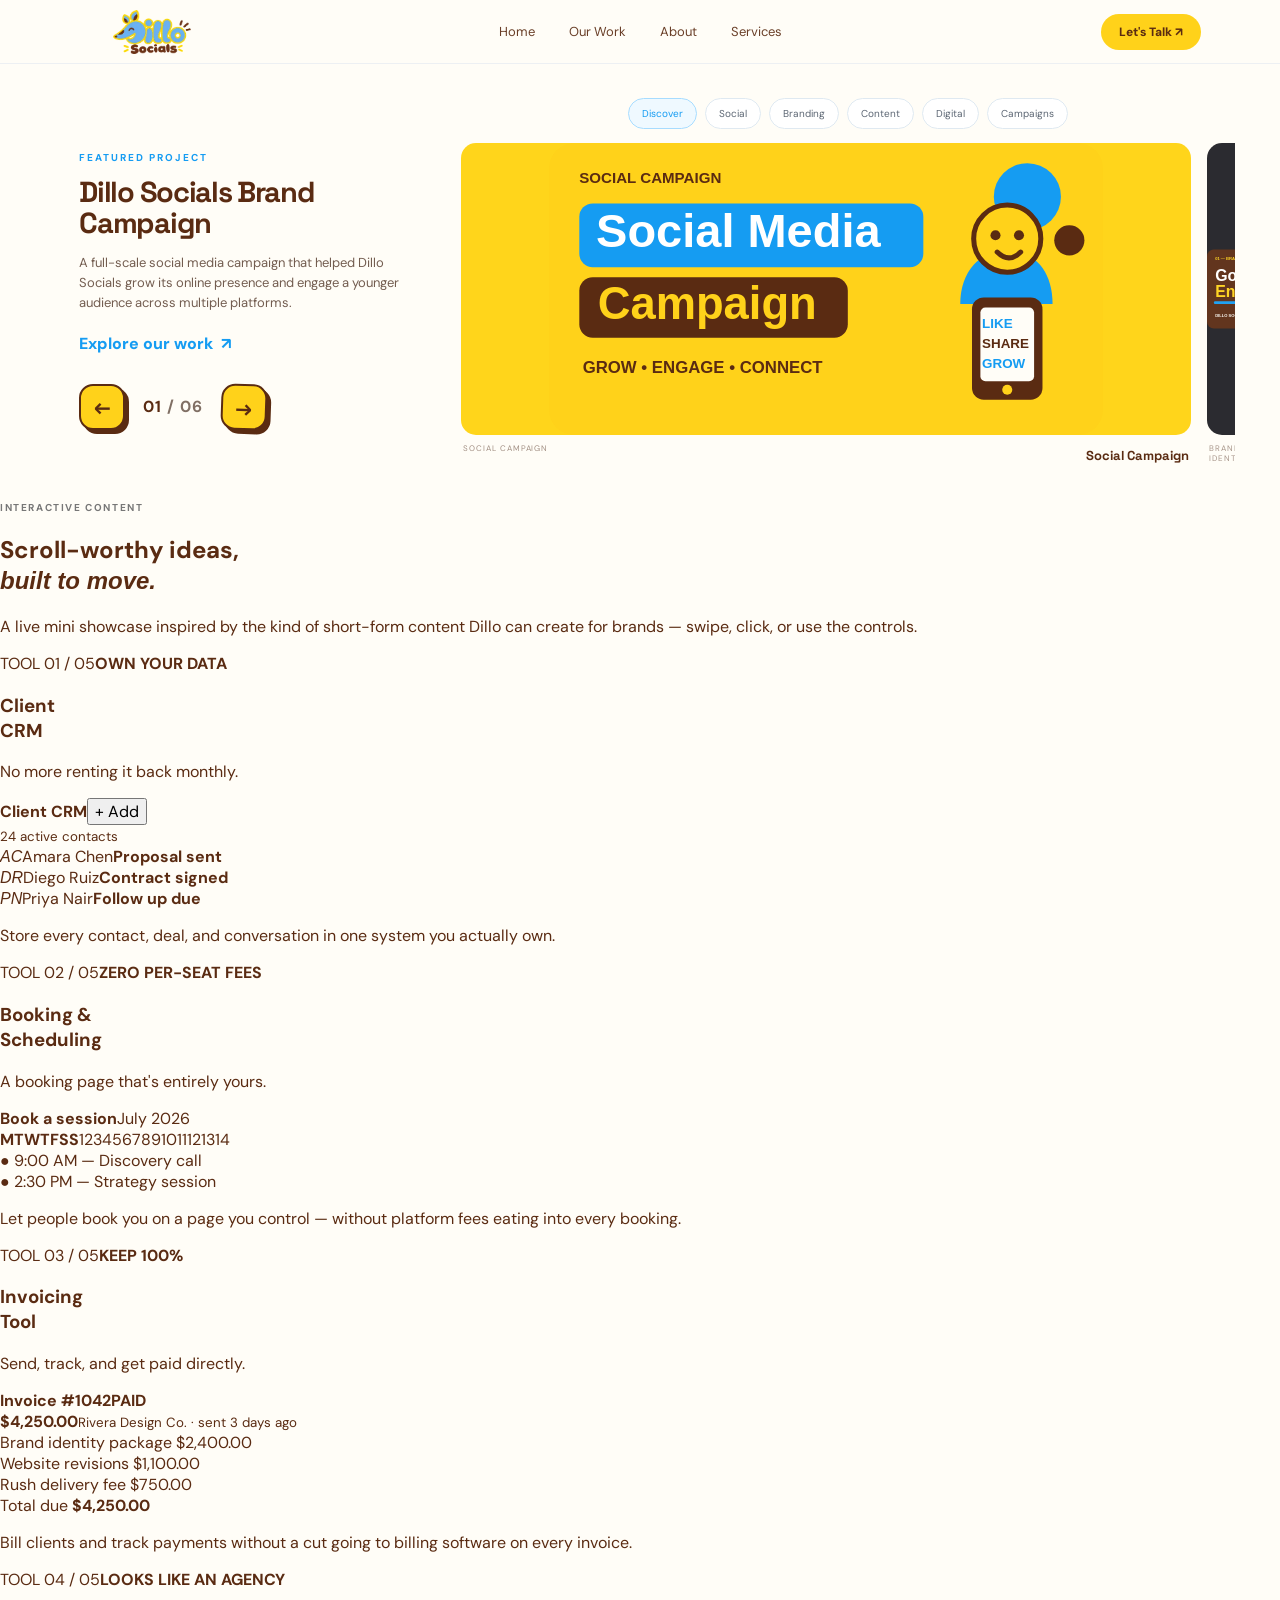
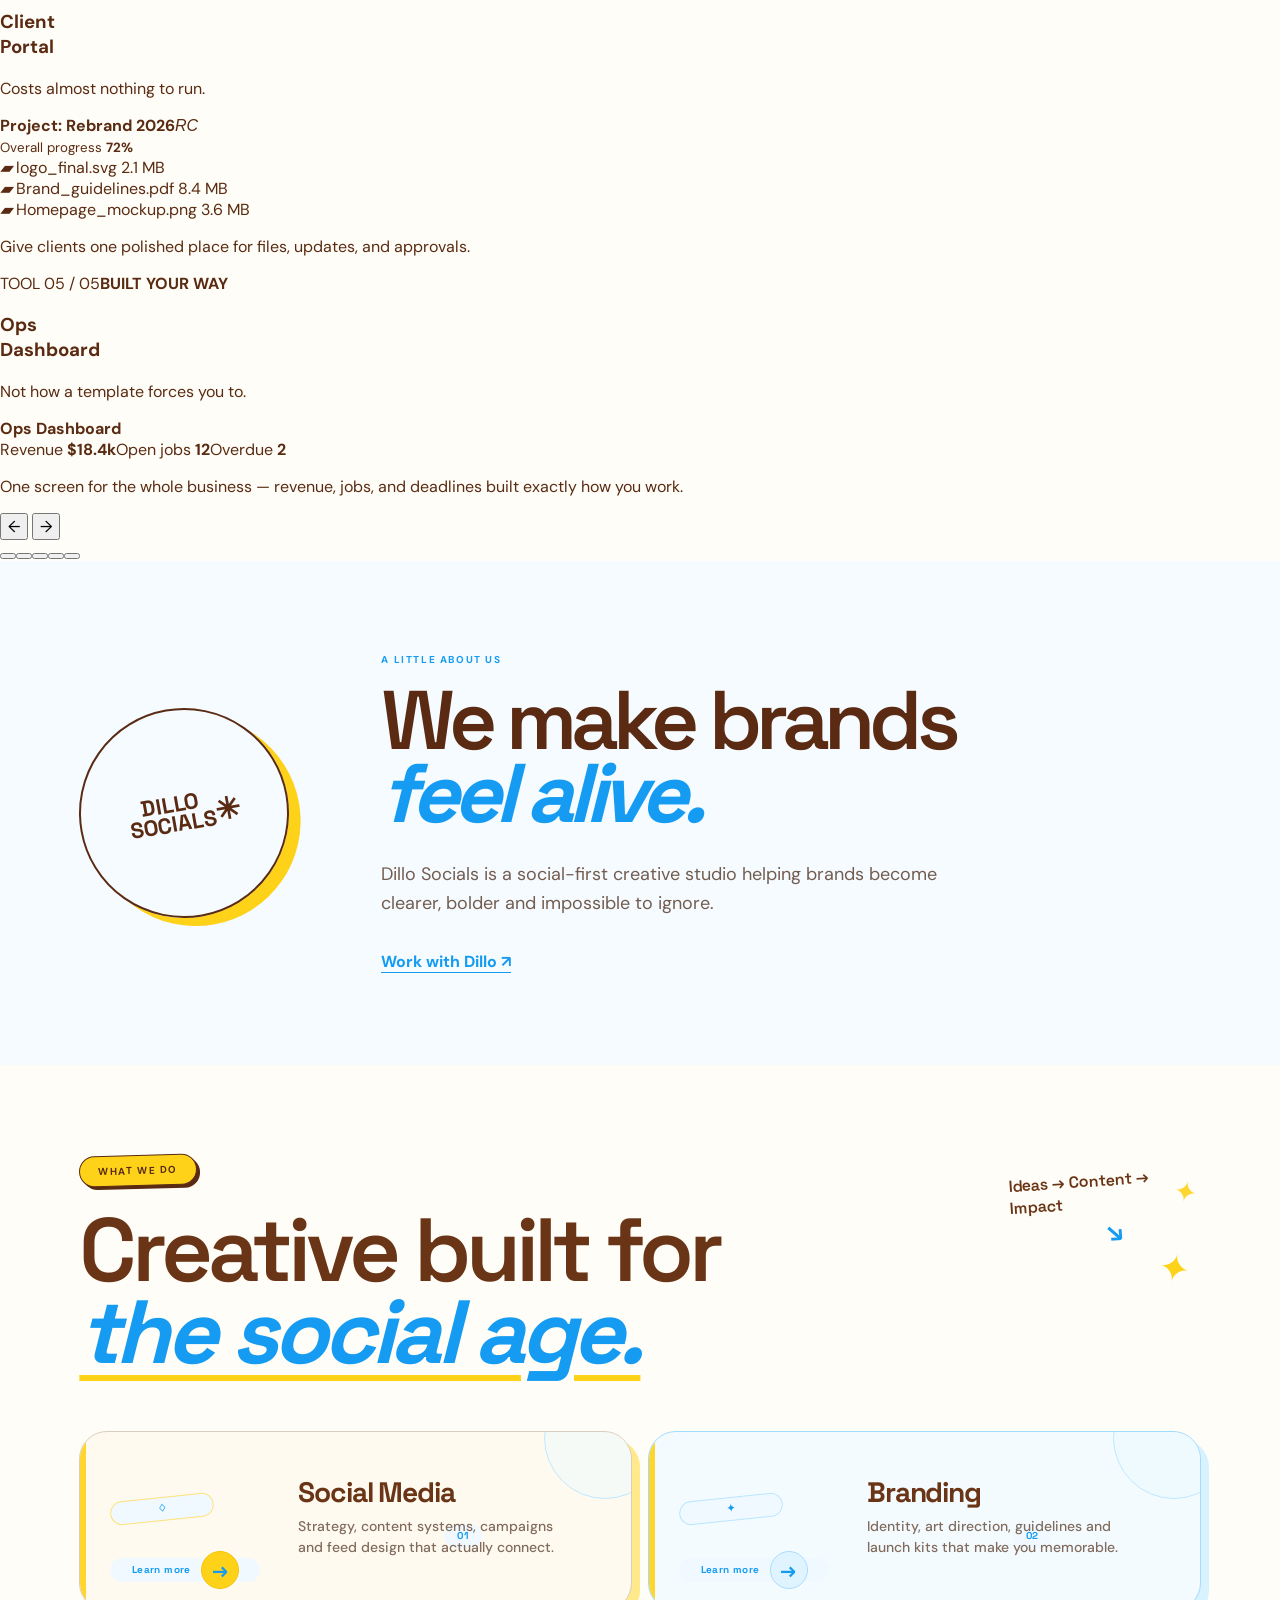
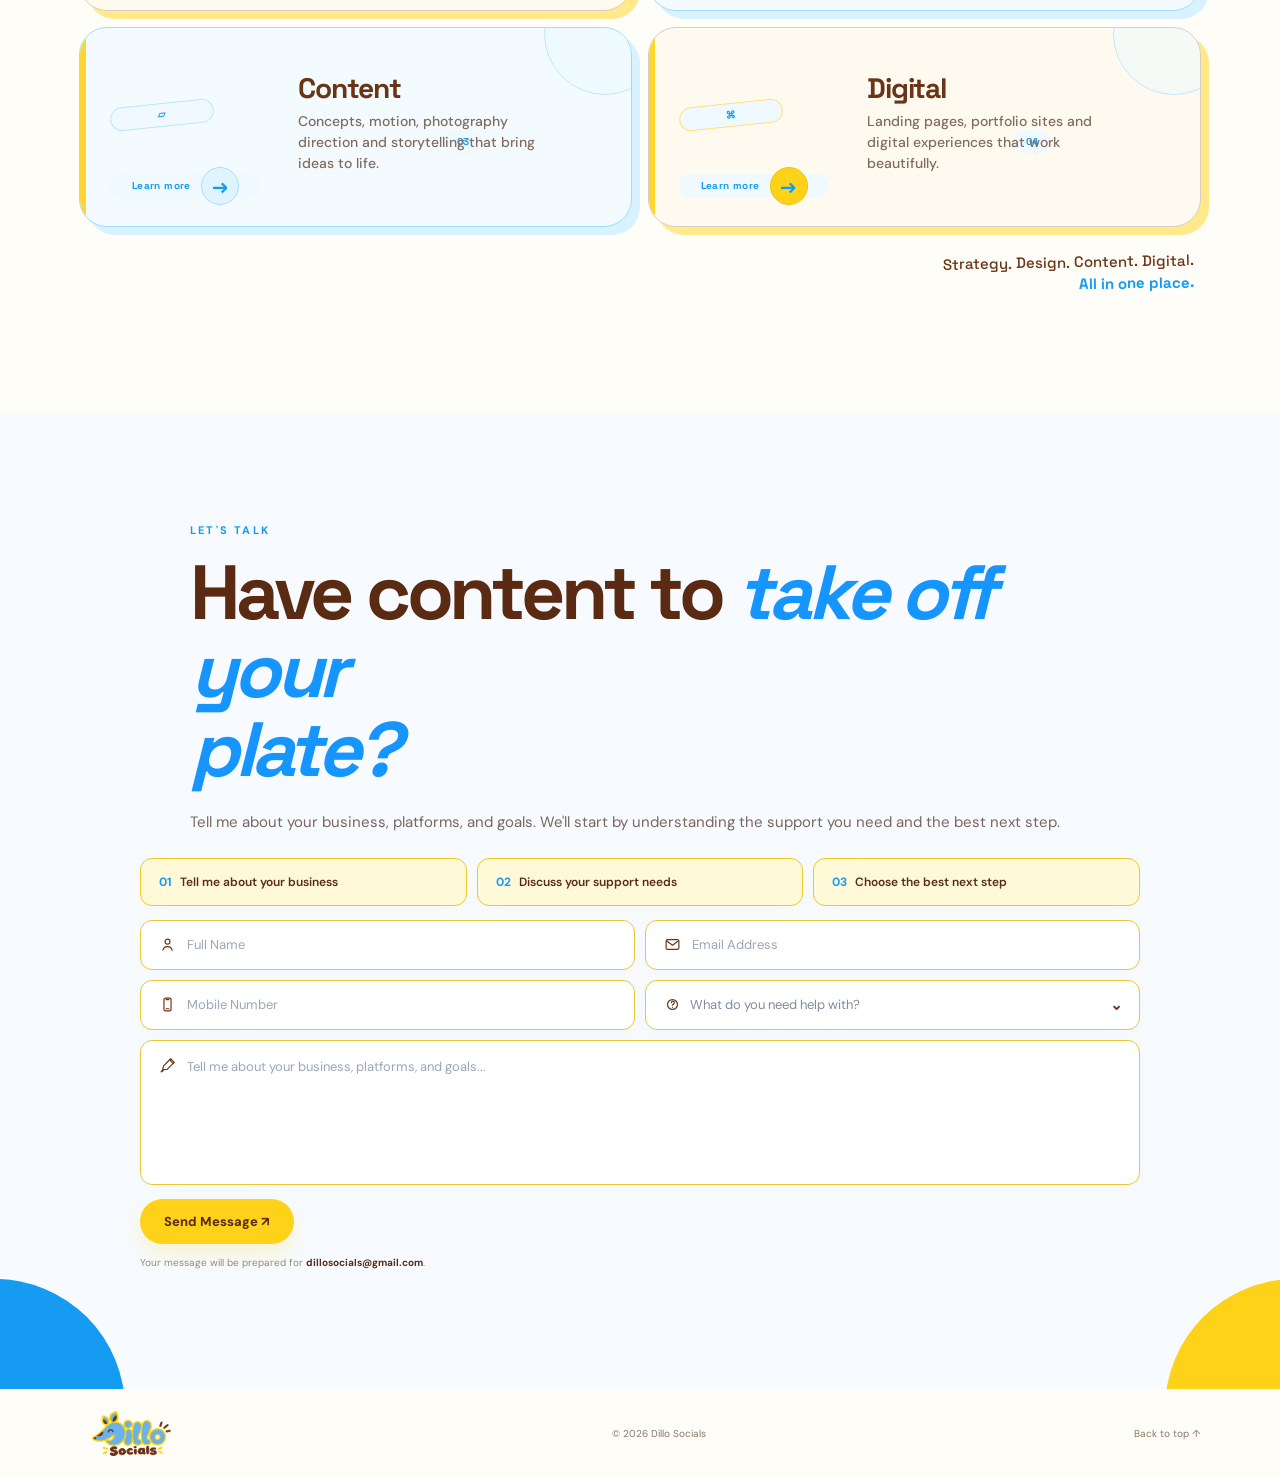
==== commit 2e534120: "Add interactive five-slide content showcase" ====
--- a/index.html
+++ b/index.html
@@ -22,6 +22,53 @@
 <article class="shot" data-category="campaigns"><div class="shot-art art-campaign"><img class="campaign-art-image" src="assets/card-grow-together.svg?v=1" alt="We Grow Together campaign"></div><div class="shot-info"><span>Brand campaign</span><h3>We Grow Together</h3></div></article>
 <article class="shot" data-category="social"><div class="shot-art art-social-two"><img class="campaign-art-image" src="assets/card-memorable-feed.svg?v=1" alt="Memorable Feed social content"></div><div class="shot-info"><span>Social content</span><h3>Memorable Feed</h3></div></article>
 </div></div></div></section>
+
+<section id="tool-showcase" class="tool-showcase">
+  <div class="tool-showcase-head">
+    <div><div class="eyebrow">INTERACTIVE CONTENT</div><h2>Scroll-worthy ideas,<br><em>built to move.</em></h2></div>
+    <p>A live mini showcase inspired by the kind of short-form content Dillo can create for brands — swipe, click, or use the controls.</p>
+  </div>
+  <div class="tool-stage">
+    <div class="tool-progress" aria-label="Showcase progress">
+      <span class="tool-progress-segment active"></span><span class="tool-progress-segment"></span><span class="tool-progress-segment"></span><span class="tool-progress-segment"></span><span class="tool-progress-segment"></span>
+    </div>
+    <div class="tool-slide-wrap">
+      <div class="tool-slide active" data-tool="1">
+        <div class="tool-meta"><span>TOOL 01 / 05</span><b>OWN YOUR DATA</b></div>
+        <h3>Client<br>CRM</h3><p class="tool-kicker">No more renting it back monthly.</p>
+        <div class="tool-ui crm-ui"><div class="ui-top"><strong>Client CRM</strong><button>+ Add</button></div><small>24 active contacts</small><div class="ui-row"><i>AC</i><span>Amara Chen</span><b>Proposal sent</b></div><div class="ui-row"><i>DR</i><span>Diego Ruiz</span><b>Contract signed</b></div><div class="ui-row"><i>PN</i><span>Priya Nair</span><b>Follow up due</b></div></div>
+        <p class="tool-caption">Store every contact, deal, and conversation in one system you actually own.</p>
+      </div>
+      <div class="tool-slide" data-tool="2">
+        <div class="tool-meta"><span>TOOL 02 / 05</span><b>ZERO PER-SEAT FEES</b></div>
+        <h3>Booking &amp;<br>Scheduling</h3><p class="tool-kicker">A booking page that's entirely yours.</p>
+        <div class="tool-ui calendar-ui"><div class="ui-top"><strong>Book a session</strong><span>July 2026</span></div><div class="calendar-grid"><b>M</b><b>T</b><b>W</b><b>T</b><b>F</b><b>S</b><b>S</b><span>1</span><span>2</span><span>3</span><span class="picked">4</span><span>5</span><span>6</span><span>7</span><span>8</span><span>9</span><span class="picked">10</span><span>11</span><span>12</span><span>13</span><span class="picked">14</span></div><div class="booking-line">● 9:00 AM — Discovery call</div><div class="booking-line">● 2:30 PM — Strategy session</div></div>
+        <p class="tool-caption">Let people book you on a page you control — without platform fees eating into every booking.</p>
+      </div>
+      <div class="tool-slide" data-tool="3">
+        <div class="tool-meta"><span>TOOL 03 / 05</span><b>KEEP 100%</b></div>
+        <h3>Invoicing<br>Tool</h3><p class="tool-kicker">Send, track, and get paid directly.</p>
+        <div class="tool-ui invoice-ui"><div class="ui-top"><strong>Invoice #1042</strong><b>PAID</b></div><strong class="invoice-total">$4,250.00</strong><small>Rivera Design Co. · sent 3 days ago</small><div class="invoice-item">Brand identity package <span>$2,400.00</span></div><div class="invoice-item">Website revisions <span>$1,100.00</span></div><div class="invoice-item">Rush delivery fee <span>$750.00</span></div><div class="invoice-total-bar">Total due <strong>$4,250.00</strong></div></div>
+        <p class="tool-caption">Bill clients and track payments without a cut going to billing software on every invoice.</p>
+      </div>
+      <div class="tool-slide" data-tool="4">
+        <div class="tool-meta"><span>TOOL 04 / 05</span><b>LOOKS LIKE AN AGENCY</b></div>
+        <h3>Client<br>Portal</h3><p class="tool-kicker">Costs almost nothing to run.</p>
+        <div class="tool-ui portal-ui"><div class="ui-top"><strong>Project: Rebrand 2026</strong><i>RC</i></div><small>Overall progress <strong>72%</strong></small><div class="progress-line"><span></span></div><div class="portal-file"><i>▰</i> logo_final.svg <span>2.1 MB</span></div><div class="portal-file"><i>▰</i> Brand_guidelines.pdf <span>8.4 MB</span></div><div class="portal-file"><i>▰</i> Homepage_mockup.png <span>3.6 MB</span></div></div>
+        <p class="tool-caption">Give clients one polished place for files, updates, and approvals.</p>
+      </div>
+      <div class="tool-slide" data-tool="5">
+        <div class="tool-meta"><span>TOOL 05 / 05</span><b>BUILT YOUR WAY</b></div>
+        <h3>Ops<br>Dashboard</h3><p class="tool-kicker">Not how a template forces you to.</p>
+        <div class="tool-ui ops-ui"><div class="ui-top"><strong>Ops Dashboard</strong></div><div class="stats"><span>Revenue <b>$18.4k</b></span><span>Open jobs <b>12</b></span><span>Overdue <b>2</b></span></div><div class="bars"><i></i><i></i><i></i><i></i><i></i><i></i><i></i></div></div>
+        <p class="tool-caption">One screen for the whole business — revenue, jobs, and deadlines built exactly how you work.</p>
+      </div>
+    </div>
+    <button class="tool-nav tool-prev" id="toolPrev" type="button" aria-label="Previous showcase">←</button>
+    <button class="tool-nav tool-next" id="toolNext" type="button" aria-label="Next showcase">→</button>
+    <div class="tool-dots" aria-label="Showcase slides"><button class="active" data-tool-go="1" aria-label="Show slide 1"></button><button data-tool-go="2" aria-label="Show slide 2"></button><button data-tool-go="3" aria-label="Show slide 3"></button><button data-tool-go="4" aria-label="Show slide 4"></button><button data-tool-go="5" aria-label="Show slide 5"></button></div>
+  </div>
+</section>
 <section id="about" class="about"><div class="about-badge">DILLO<br>SOCIALS<br><span>✳</span></div><div><div class="eyebrow">A LITTLE ABOUT US</div><h2>We make brands<br><em>feel alive.</em></h2><p>Dillo Socials is a social-first creative studio helping brands become clearer, bolder and impossible to ignore.</p><a class="text-link" href="#contact">Work with Dillo ↗</a></div></section>
 <section id="services" class="services"><div class="services-spark">✦</div><div class="eyebrow">WHAT WE DO</div><h2>Creative built for<br><em>the social age.</em></h2><div class="services-note">Ideas → Content → Impact</div><div class="service-grid">
 <a class="service-card service-social" href="service-social-media.html"><span class="service-icon" aria-hidden="true">♢</span><span class="service-number">01</span><div class="service-copy"><h3>Social Media</h3><p>Strategy, content systems, campaigns and feed design that actually connect.</p></div><span class="service-learn">Learn more <b>→</b></span></a>
--- a/fix.css
+++ b/fix.css
@@ -1,6 +1,5 @@
-.site-header .brand{display:flex!important;align-items:center!important;width:145px!important;height:44px!important;background:none!important}.site-header .brand img{display:block!important;visibility:visible!important;width:145px!important;height:44px!important;object-fit:contain!important}.featured .art-social{background:#ffd51b!important;overflow:hidden!important;position:relative!important;display:flex!important;align-items:stretch!important;justify-content:stretch!important}.featured .campaign-art-image{display:block!important;visibility:visible!important;width:100%!important;height:100%!important;max-width:none!important;max-height:none!important;object-fit:fill!important;border:0!important;margin:0!important;padding:0!important;border-radius:15px!important}.featured .art-social > *:not(.campaign-art-image){display:none!important}.featured .art-social:before,.featured .art-social:after{display:none!important;content:none!important}
-.featured .project-controls{display:flex!important;align-items:center!important;gap:12px!important;margin-top:30px!important}.project-controls button{appearance:none!important;-webkit-appearance:none!important;border:2px solid #5a2b12!important;background:#ffd21a!important;color:#5a2b12!important;width:46px!important;height:46px!important;border-radius:14px!important;display:inline-flex!important;align-items:center!important;justify-content:center!important;font:800 21px/1 'Space Grotesk',sans-serif!important;cursor:pointer!important;box-shadow:4px 4px 0 #5a2b12!important;transition:transform .18s ease,box-shadow .18s ease,background .18s ease!important}.project-controls button:hover{background:#159cf2!important;color:#fff!important;transform:translate(2px,2px) rotate(-3deg)!important;box-shadow:2px 2px 0 #5a2b12!important}.project-controls button:active{transform:translate(4px,4px)!important;box-shadow:0 0 0 #5a2b12!important}.project-controls button:focus-visible{outline:3px solid rgba(21,156,242,.35)!important;outline-offset:3px!important}.project-controls button#nextProject{transform:rotate(2deg)!important}.project-controls button#nextProject:hover{transform:translate(2px,2px) rotate(5deg)!important}.project-count{font-weight:700!important;letter-spacing:.06em!important;margin:0 6px!important}
-.portfolio-transition{position:fixed;inset:0;z-index:99999;display:grid;place-items:center;background:#fffdf7;color:#5a2b12;opacity:0;visibility:hidden;pointer-events:none;transform:scale(1.04);transition:opacity .42s ease,transform .52s cubic-bezier(.2,.8,.2,1),visibility 0s linear .52s}.portfolio-transition.is-leaving{opacity:1;visibility:visible;pointer-events:auto;transform:scale(1);transition:opacity .3s ease,transform .52s cubic-bezier(.2,.8,.2,1),visibility 0s}.portfolio-transition-inner{display:flex;align-items:center;gap:14px;font:700 14px/1 'Space Grotesk',sans-serif;letter-spacing:.13em}.portfolio-transition-inner i{width:72px;height:4px;border-radius:99px;background:#159cf2;position:relative;overflow:hidden}.portfolio-transition-inner i:after{content:"";position:absolute;inset:0;background:#ffd21a;transform:translateX(-100%);animation:portfolioLoad .7s ease forwards}.transition-dillo{display:grid;place-items:center;width:38px;height:38px;border-radius:12px;background:#ffd21a;border:2px solid #5a2b12;box-shadow:3px 3px 0 #5a2b12;font-size:20px;animation:portfolioPop .6s cubic-bezier(.2,1.4,.4,1) both}.portfolio-link{cursor:pointer}@keyframes portfolioLoad{to{transform:translateX(0)}}@keyframes portfolioPop{0%{transform:scale(.4) rotate(-12deg);opacity:0}100%{transform:scale(1) rotate(3deg);opacity:1}}
-/* Replayable section entrance. Nothing is hidden while waiting for JS. */
+.site-header .brand{display:flex!important;align-items:center!important;width:145px!important;height:44px!important;background:none!important}.site-header .brand img{display:block!important;visibility:visible!important;width:145px!important;height:44px!important;object-fit:contain!important}.featured .art-social{background:#ffd51b!important;overflow:hidden!important;position:relative!important;display:flex!important;align-items:stretch!important;justify-content:stretch!important}.featured .campaign-art-image{display:block!important;visibility:visible!important;width:100%!important;height:100%!important;max-width:none!important;max-height:none!important;object-fit:fill!important;border:0!important;margin:0!important;padding:0!important;border-radius:15px!important}.featured .art-social > *:not(.campaign-art-image){display:none!important}.featured .art-social:before,.featured .art-social:after{display:none!important;content:none!important}.featured .project-controls{display:flex!important;align-items:center!important;gap:12px!important;margin-top:30px!important}.project-controls button{appearance:none!important;-webkit-appearance:none!important;border:2px solid #5a2b12!important;background:#ffd21a!important;color:#5a2b12!important;width:46px!important;height:46px!important;border-radius:14px!important;display:inline-flex!important;align-items:center!important;justify-content:center!important;font:800 21px/1 'Space Grotesk',sans-serif!important;cursor:pointer!important;box-shadow:4px 4px 0 #5a2b12!important;transition:transform .18s ease,box-shadow .18s ease,background .18s ease!important}.project-controls button:hover{background:#159cf2!important;color:#fff!important;transform:translate(2px,2px) rotate(-3deg)!important;box-shadow:2px 2px 0 #5a2b12!important}.project-controls button:active{transform:translate(4px,4px)!important;box-shadow:0 0 0 #5a2b12!important}.project-controls button:focus-visible{outline:3px solid rgba(21,156,242,.35)!important;outline-offset:3px!important}.project-controls button#nextProject{transform:rotate(2deg)!important}.project-controls button#nextProject:hover{transform:translate(2px,2px) rotate(5deg)!important}.project-count{font-weight:700!important;letter-spacing:.06em!important;margin:0 6px!important}.portfolio-transition{position:fixed;inset:0;z-index:99999;display:grid;place-items:center;background:#fffdf7;color:#5a2b12;opacity:0;visibility:hidden;pointer-events:none;transform:scale(1.04);transition:opacity .42s ease,transform .52s cubic-bezier(.2,.8,.2,1),visibility 0s linear .52s}.portfolio-transition.is-leaving{opacity:1;visibility:visible;pointer-events:auto;transform:scale(1);transition:opacity .3s ease,transform .52s cubic-bezier(.2,.8,.2,1),visibility 0s}.portfolio-transition-inner{display:flex;align-items:center;gap:14px;font:700 14px/1 'Space Grotesk',sans-serif;letter-spacing:.13em}.portfolio-transition-inner i{width:72px;height:4px;border-radius:99px;background:#159cf2;position:relative;overflow:hidden}.portfolio-transition-inner i:after{content:"";position:absolute;inset:0;background:#ffd21a;transform:translateX(-100%);animation:portfolioLoad .7s ease forwards}.transition-dillo{display:grid;place-items:center;width:38px;height:38px;border-radius:12px;background:#ffd21a;border:2px solid #5a2b12;box-shadow:3px 3px 0 #5a2b12;font-size:20px;animation:portfolioPop .6s cubic-bezier(.2,1.4,.4,1) both}.portfolio-link{cursor:pointer}@keyframes portfolioLoad{to{transform:translateX(0)}}@keyframes portfolioPop{0%{transform:scale(.4) rotate(-12deg);opacity:0}100%{transform:scale(1) rotate(3deg);opacity:1}}
 main>section{will-change:transform,opacity;scroll-margin-top:90px}.featured,.about,.services,.contact{opacity:1!important;transform:none!important;filter:none!important}.featured.reveal-in{animation:dilloIn .75s cubic-bezier(.16,1,.3,1) both}.about.reveal-in{animation:dilloLeft .75s cubic-bezier(.16,1,.3,1) both}.services.reveal-in{animation:dilloUp .75s cubic-bezier(.16,1,.3,1) both}.contact.reveal-in{animation:dilloRight .75s cubic-bezier(.16,1,.3,1) both}@keyframes dilloIn{from{opacity:.2;transform:translateY(45px) scale(.97)}to{opacity:1;transform:none}}@keyframes dilloLeft{from{opacity:.2;transform:translateX(-65px) rotate(-1.5deg)}to{opacity:1;transform:none}}@keyframes dilloUp{from{opacity:.2;transform:translateY(65px) rotate(1deg)}to{opacity:1;transform:none}}@keyframes dilloRight{from{opacity:.2;transform:translateX(65px) rotate(1.5deg)}to{opacity:1;transform:none}}
-@media(prefers-reduced-motion:reduce){.portfolio-transition,.portfolio-transition.is-leaving{transition:none}.portfolio-transition-inner i:after,.transition-dillo{animation:none}.featured.reveal-in,.about.reveal-in,.services.reveal-in,.contact.reveal-in{animation:none!important}}@media(max-width:600px){.project-controls button{width:42px!important;height:42px!important;border-radius:12px!important;font-size:19px!important}.portfolio-transition-inner{font-size:11px;letter-spacing:.09em;gap:10px}.portfolio-transition-inner i{width:48px}}
+/* Dillo services redesign */
+.services{position:relative;overflow:hidden!important;background:#fffdf7!important;padding-top:90px!important;padding-bottom:110px!important}.services .eyebrow{position:relative;z-index:2;display:inline-block!important;background:#ffd21a!important;color:#5a2b12!important;border:1px solid #5a2b12!important;border-radius:999px!important;padding:8px 18px!important;letter-spacing:.16em!important;box-shadow:3px 3px 0 #5a2b12!important;transform:rotate(-1.5deg)}.services h2{position:relative;z-index:2!important;max-width:760px!important;font-size:clamp(54px,7vw,102px)!important;line-height:.91!important;letter-spacing:-.055em!important;margin:24px 0 58px!important;color:#6a3516!important}.services h2 em{color:#159cf2!important;text-decoration:underline!important;text-decoration-color:#ffd21a!important;text-decoration-thickness:6px!important;text-underline-offset:12px!important}.services-note{position:absolute;right:7%;top:105px;color:#6a3516;font:600 16px/1.35 'Space Grotesk',sans-serif;transform:rotate(-4deg);max-width:180px}.services-note:after{content:'↘';display:block;color:#159cf2;font-size:28px;margin-left:95px}.services-spark{position:absolute;right:7%;top:185px;color:#ffd21a;font-size:38px;line-height:1;transform:rotate(12deg)}.service-grid{position:relative;z-index:2!important;display:grid!important;grid-template-columns:1fr 1fr!important;gap:16px!important;margin-top:0!important}.service-card{position:relative!important;display:grid!important;grid-template-columns:150px 1fr auto!important;align-items:center!important;min-height:178px!important;padding:28px 30px!important;border-radius:28px!important;text-decoration:none!important;color:#6a3516!important;border:1.5px solid #d9cdbd!important;background:#fffaf0!important;box-shadow:8px 8px 0 #ffe98a!important;overflow:hidden!important;transition:transform .25s ease,box-shadow .25s ease,border-color .25s ease!important}.service-card:before{content:'';position:absolute;inset:0 auto 0 0;width:6px;background:#ffd21a;opacity:.9}.service-branding,.service-content{background:#f4fbff!important;border-color:#9fdcff!important;box-shadow:8px 8px 0 #d8f2ff!important}.service-digital{background:#fffaf0!important}.service-card:after{content:'';position:absolute;right:-35px;top:-55px;width:120px;height:120px;border-radius:50%;border:1px solid #bfe7ff;background:rgba(232,248,255,.45)}.service-icon{position:relative;z-index:1;display:grid;place-items:center;width:104px;height:104px;border-radius:50%;background:#fff0bb;color:#6a3516;font:500 58px/1 'Space Grotesk',sans-serif;transform:rotate(-6deg);border:1px solid #ffe17a}.service-branding .service-icon,.service-content .service-icon{background:#dff4ff;border-color:#b9e7ff;color:#6a3516}.service-number{position:absolute;left:184px;top:27px;display:inline-flex;align-items:center;justify-content:center;min-width:38px;height:24px;padding:0 9px;border-radius:999px;background:#e8f7ff;color:#159cf2;font:700 11px/1 'Space Grotesk',sans-serif;letter-spacing:.04em}.service-copy{align-self:center;padding-top:18px}.service-copy h3{margin:0 0 8px!important;color:#6a3516!important;font:700 clamp(24px,2.2vw,34px)/1.05 'Space Grotesk',sans-serif!important;letter-spacing:-.04em!important}.service-copy p{margin:0!important;max-width:390px!important;color:#806b5d!important;font:500 14px/1.5 'DM Sans',sans-serif!important}.service-learn{position:relative;z-index:3;display:flex;align-items:center;gap:10px;white-space:nowrap;color:#6a3516;font:600 14px/1 'Space Grotesk',sans-serif}.service-learn b{display:grid;place-items:center;width:38px;height:38px;border-radius:50%;background:#ffd21a;border:1px solid #f2c400;font-size:20px;transition:transform .2s ease,background .2s ease}.service-branding .service-learn b,.service-content .service-learn b{background:#dff4ff;border-color:#a9ddff;color:#159cf2}.service-card:hover{transform:translateY(-7px) rotate(-.5deg)!important;box-shadow:11px 14px 0 #ffe17a!important;border-color:#159cf2!important}.service-card:nth-child(2):hover,.service-card:nth-child(3):hover{box-shadow:11px 14px 0 #cdeeff!important}.service-card:hover .service-learn b{transform:translateX(5px) rotate(-8deg)!important;background:#159cf2!important;color:#fff!important}.services-footer-note{position:relative;z-index:2;text-align:right;margin:32px 6px 0;color:#6a3516;font:500 15px/1.45 'Space Grotesk',sans-serif;transform:rotate(-1deg)}.services-footer-note strong{color:#159cf2}.service-card:focus-visible{outline:3px solid #159cf2;outline-offset:4px}@media(max-width:900px){.services-note,.services-spark{display:none}.service-grid{grid-template-columns:1fr!important}.service-card{grid-template-columns:110px 1fr auto!important}.service-number{left:145px}}@media(max-width:600px){.services{padding-top:65px!important}.services h2{font-size:52px!important;margin-bottom:38px!important}.service-card{grid-template-columns:76px 1fr!important;min-height:220px!important;padding:22px!important}.service-icon{width:68px;height:68px;font-size:38px}.service-number{left:112px;top:20px}.service-copy{padding-top:24px}.service-copy h3{font-size:25px!important}.service-copy p{font-size:13px!important}.service-learn{grid-column:2;justify-self:start;margin-top:14px}.services-footer-note{text-align:left}}
+@media(prefers-reduced-motion:reduce){.portfolio-transition,.portfolio-transition.is-leaving{transition:none}.portfolio-transition-inner i:after,.transition-dillo{animation:none}.featured.reveal-in,.about.reveal-in,.services.reveal-in,.contact.reveal-in{animation:none!important}.service-card,.service-learn b{transition:none!important}}
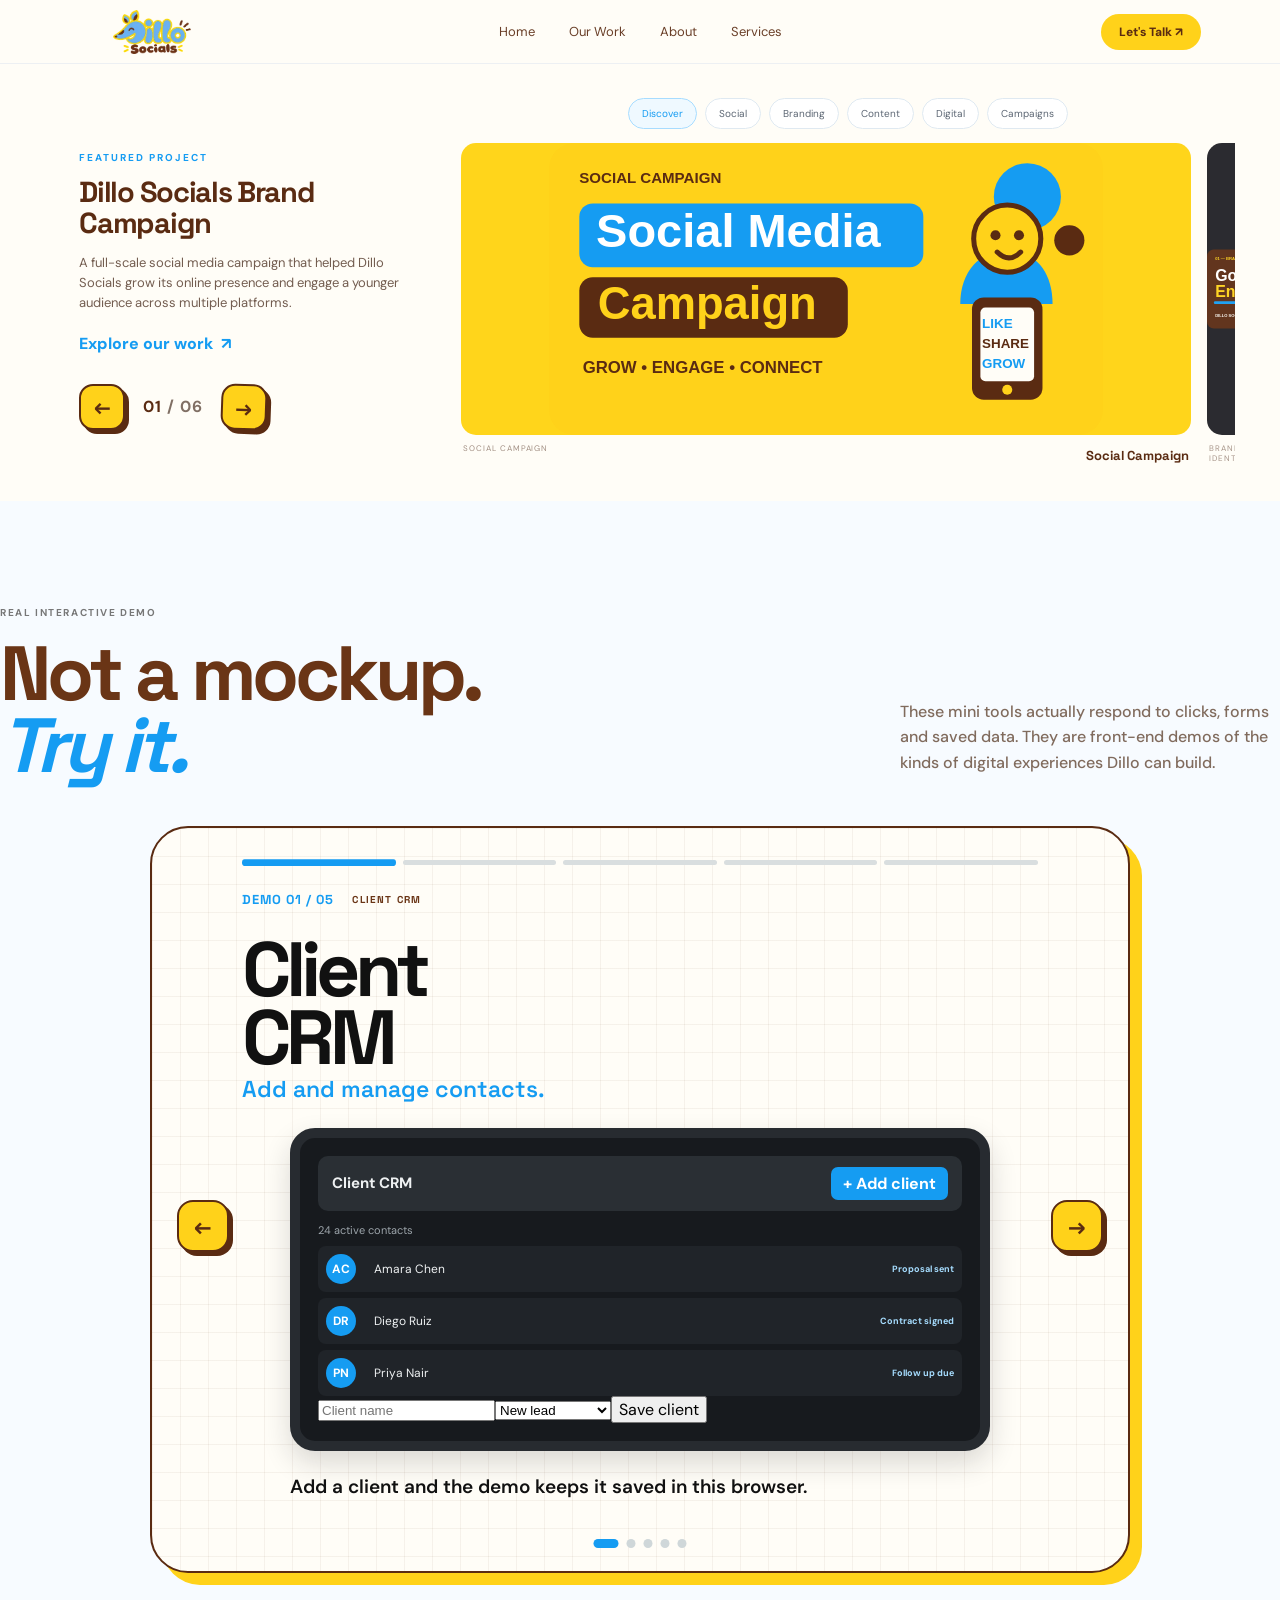
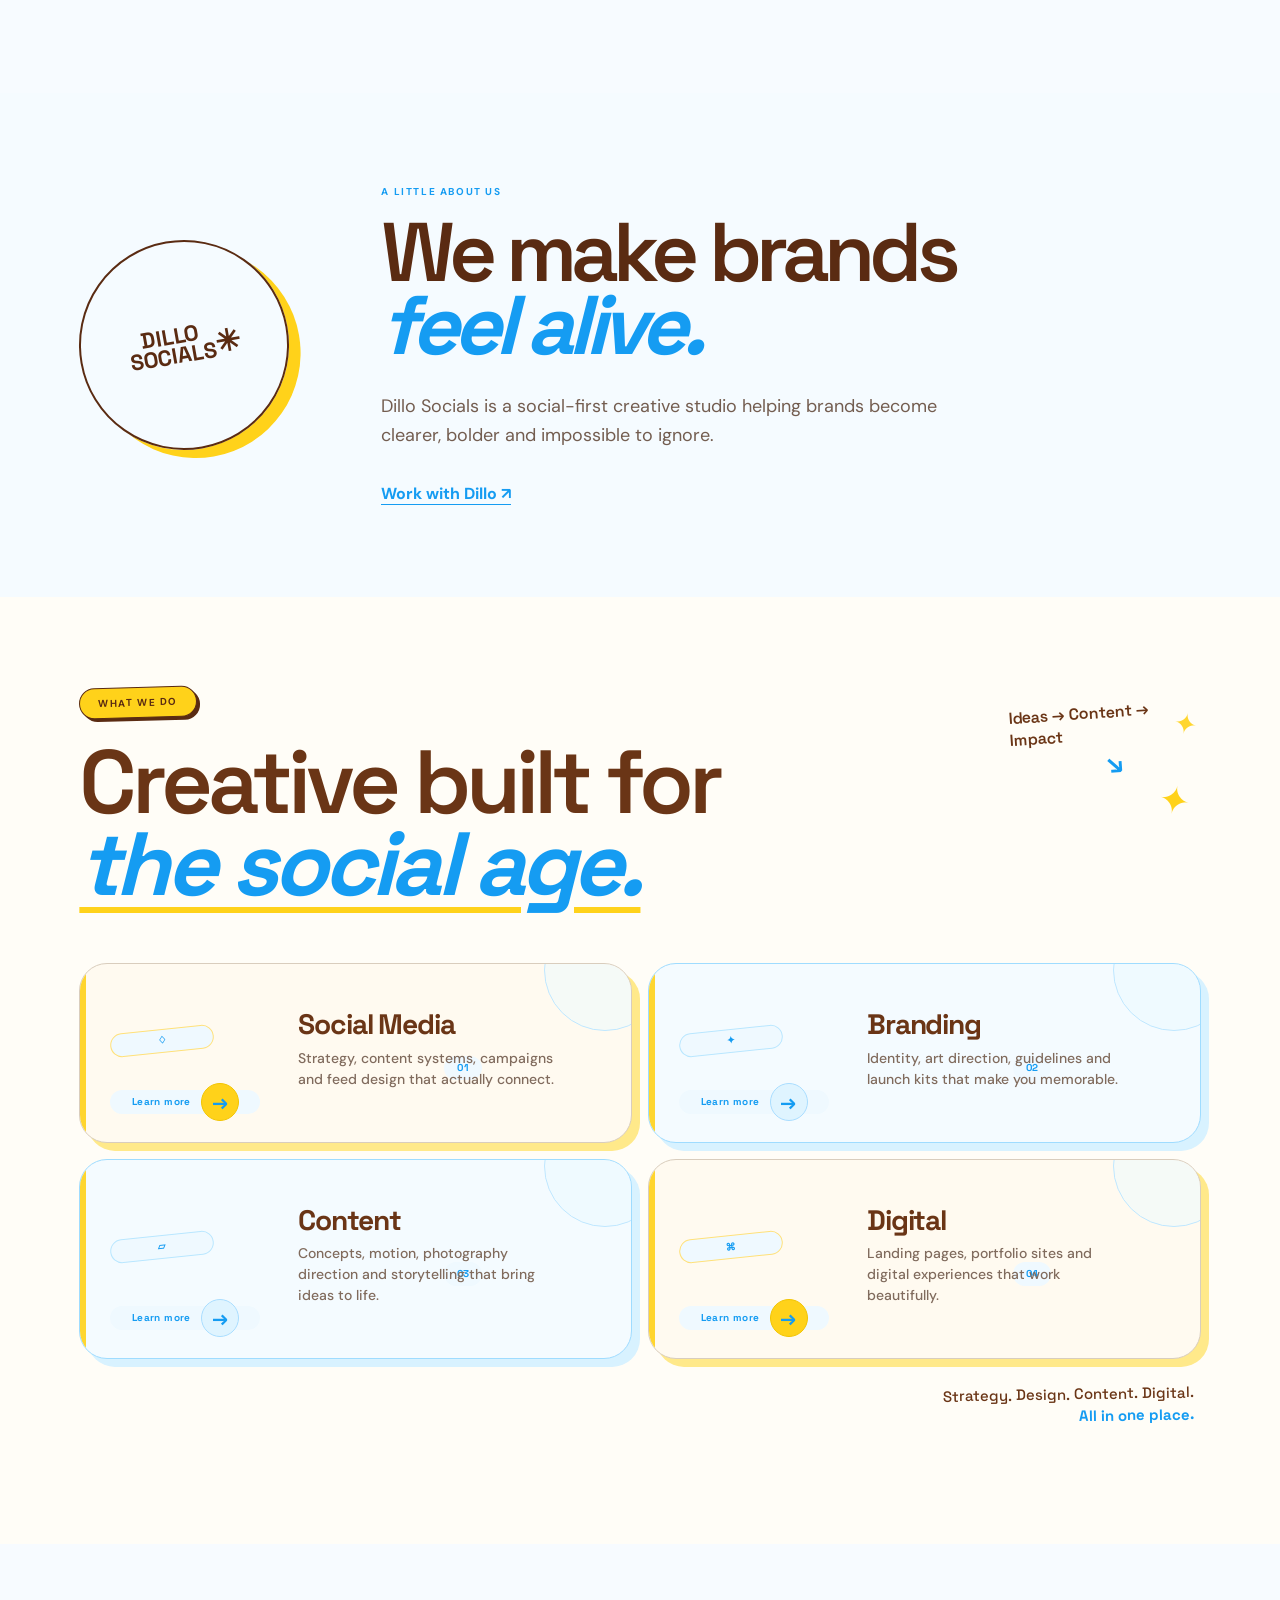
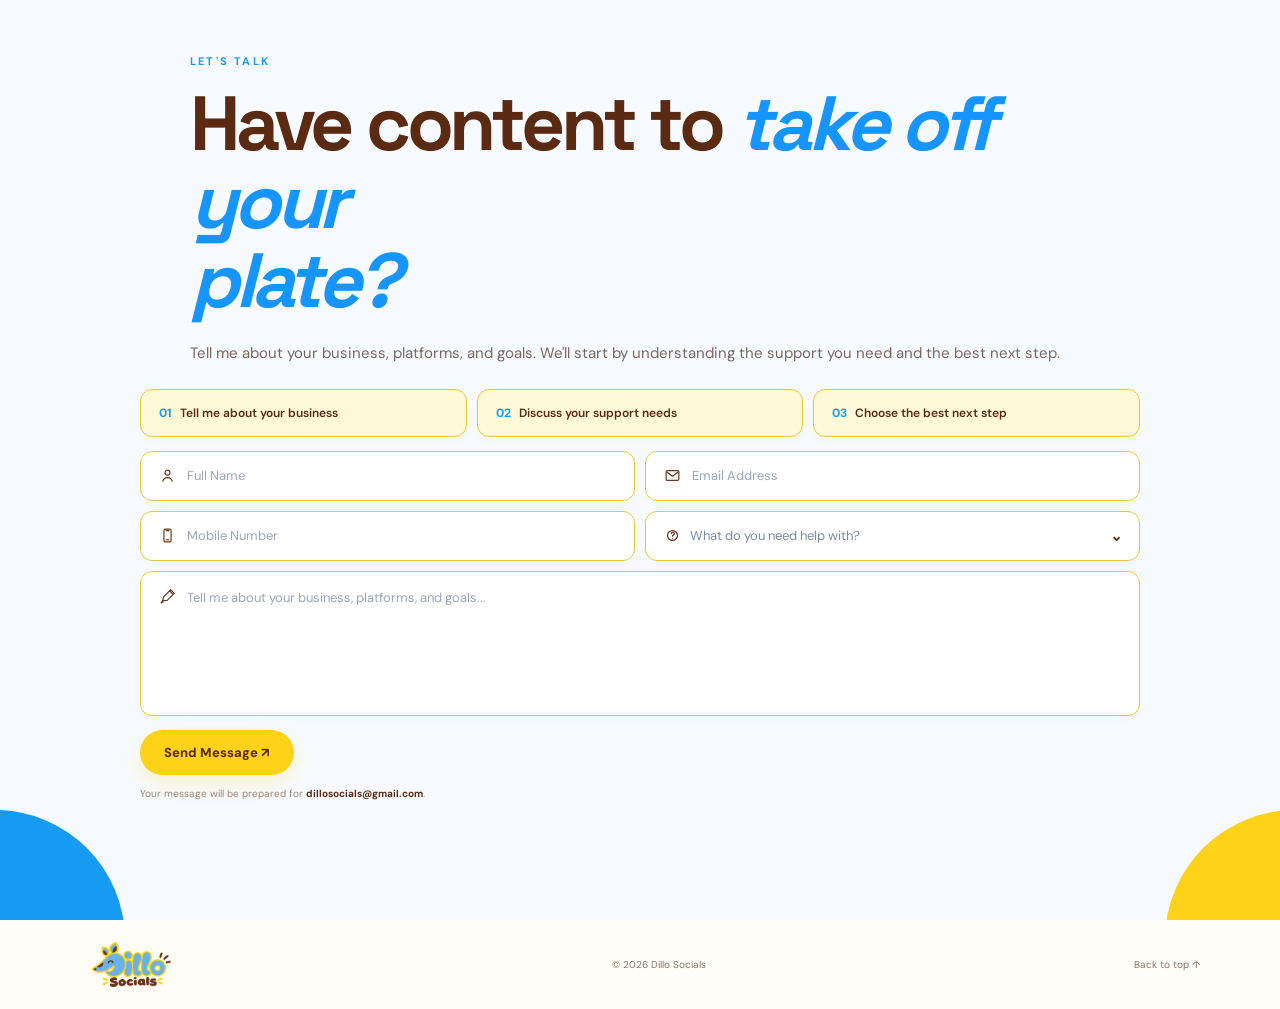
==== commit 0374ca8a: "Turn showcase into real interactive demos" ====
--- a/index.html
+++ b/index.html
@@ -25,48 +25,45 @@
 
 <section id="tool-showcase" class="tool-showcase">
   <div class="tool-showcase-head">
-    <div><div class="eyebrow">INTERACTIVE CONTENT</div><h2>Scroll-worthy ideas,<br><em>built to move.</em></h2></div>
-    <p>A live mini showcase inspired by the kind of short-form content Dillo can create for brands — swipe, click, or use the controls.</p>
+    <div><div class="eyebrow">REAL INTERACTIVE DEMO</div><h2>Not a mockup.<br><em>Try it.</em></h2></div>
+    <p>These mini tools actually respond to clicks, forms and saved data. They are front-end demos of the kinds of digital experiences Dillo can build.</p>
   </div>
   <div class="tool-stage">
-    <div class="tool-progress" aria-label="Showcase progress">
-      <span class="tool-progress-segment active"></span><span class="tool-progress-segment"></span><span class="tool-progress-segment"></span><span class="tool-progress-segment"></span><span class="tool-progress-segment"></span>
-    </div>
+    <div class="tool-progress" aria-label="Demo progress"><span class="tool-progress-segment active"></span><span class="tool-progress-segment"></span><span class="tool-progress-segment"></span><span class="tool-progress-segment"></span><span class="tool-progress-segment"></span></div>
     <div class="tool-slide-wrap">
       <div class="tool-slide active" data-tool="1">
-        <div class="tool-meta"><span>TOOL 01 / 05</span><b>OWN YOUR DATA</b></div>
-        <h3>Client<br>CRM</h3><p class="tool-kicker">No more renting it back monthly.</p>
-        <div class="tool-ui crm-ui"><div class="ui-top"><strong>Client CRM</strong><button>+ Add</button></div><small>24 active contacts</small><div class="ui-row"><i>AC</i><span>Amara Chen</span><b>Proposal sent</b></div><div class="ui-row"><i>DR</i><span>Diego Ruiz</span><b>Contract signed</b></div><div class="ui-row"><i>PN</i><span>Priya Nair</span><b>Follow up due</b></div></div>
-        <p class="tool-caption">Store every contact, deal, and conversation in one system you actually own.</p>
+        <div class="tool-meta"><span>DEMO 01 / 05</span><b>CLIENT CRM</b></div>
+        <h3>Client<br>CRM</h3><p class="tool-kicker">Add and manage contacts.</p>
+        <div class="tool-ui crm-ui"><div class="ui-top"><strong>Client CRM</strong><button type="button" class="demo-action" id="crmAdd">+ Add client</button></div><small id="crmCount">24 active contacts</small><div id="crmRows"><div class="ui-row"><i>AC</i><span>Amara Chen</span><b>Proposal sent</b></div><div class="ui-row"><i>DR</i><span>Diego Ruiz</span><b>Contract signed</b></div><div class="ui-row"><i>PN</i><span>Priya Nair</span><b>Follow up due</b></div></div><form class="mini-form" id="crmForm"><input required name="client" placeholder="Client name"><select name="status"><option>New lead</option><option>Proposal sent</option><option>Contract signed</option></select><button>Save client</button></form></div>
+        <p class="tool-caption">Add a client and the demo keeps it saved in this browser.</p>
       </div>
       <div class="tool-slide" data-tool="2">
-        <div class="tool-meta"><span>TOOL 02 / 05</span><b>ZERO PER-SEAT FEES</b></div>
-        <h3>Booking &amp;<br>Scheduling</h3><p class="tool-kicker">A booking page that's entirely yours.</p>
-        <div class="tool-ui calendar-ui"><div class="ui-top"><strong>Book a session</strong><span>July 2026</span></div><div class="calendar-grid"><b>M</b><b>T</b><b>W</b><b>T</b><b>F</b><b>S</b><b>S</b><span>1</span><span>2</span><span>3</span><span class="picked">4</span><span>5</span><span>6</span><span>7</span><span>8</span><span>9</span><span class="picked">10</span><span>11</span><span>12</span><span>13</span><span class="picked">14</span></div><div class="booking-line">● 9:00 AM — Discovery call</div><div class="booking-line">● 2:30 PM — Strategy session</div></div>
-        <p class="tool-caption">Let people book you on a page you control — without platform fees eating into every booking.</p>
+        <div class="tool-meta"><span>DEMO 02 / 05</span><b>BOOKING</b></div>
+        <h3>Booking &amp;<br>Scheduling</h3><p class="tool-kicker">Pick a date and make a booking.</p>
+        <div class="tool-ui calendar-ui"><div class="ui-top"><strong>Book a session</strong><span>Choose a date</span></div><div class="calendar-grid" id="demoCalendar"><b>M</b><b>T</b><b>W</b><b>T</b><b>F</b><b>S</b><b>S</b><span>1</span><span>2</span><span>3</span><span>4</span><span>5</span><span>6</span><span>7</span><span>8</span><span>9</span><span>10</span><span>11</span><span>12</span><span>13</span><span>14</span></div><div class="booking-line" id="bookingStatus">Select an available date.</div><button type="button" class="demo-wide" id="bookNow">Book selected date</button></div>
+        <p class="tool-caption">The selected date and booking state update instantly — no fake play button.</p>
       </div>
       <div class="tool-slide" data-tool="3">
-        <div class="tool-meta"><span>TOOL 03 / 05</span><b>KEEP 100%</b></div>
-        <h3>Invoicing<br>Tool</h3><p class="tool-kicker">Send, track, and get paid directly.</p>
-        <div class="tool-ui invoice-ui"><div class="ui-top"><strong>Invoice #1042</strong><b>PAID</b></div><strong class="invoice-total">$4,250.00</strong><small>Rivera Design Co. · sent 3 days ago</small><div class="invoice-item">Brand identity package <span>$2,400.00</span></div><div class="invoice-item">Website revisions <span>$1,100.00</span></div><div class="invoice-item">Rush delivery fee <span>$750.00</span></div><div class="invoice-total-bar">Total due <strong>$4,250.00</strong></div></div>
-        <p class="tool-caption">Bill clients and track payments without a cut going to billing software on every invoice.</p>
+        <div class="tool-meta"><span>DEMO 03 / 05</span><b>INVOICING</b></div>
+        <h3>Invoicing<br>Tool</h3><p class="tool-kicker">Build a total and mark it paid.</p>
+        <div class="tool-ui invoice-ui"><div class="ui-top"><strong>Invoice #1042</strong><button type="button" class="status-btn" id="invoicePaid">MARK PAID</button></div><strong class="invoice-total" id="invoiceTotal">$2,400.00</strong><small>Brand identity package</small><div id="invoiceItems"><div class="invoice-item">Brand identity package <span>$2,400.00</span></div></div><form class="mini-form invoice-form" id="invoiceForm"><input required name="item" placeholder="Item"><input required name="amount" type="number" min="0" step="0.01" placeholder="Amount"><button>Add item</button></form><div class="invoice-total-bar">Total due <strong id="invoiceBar">$2,400.00</strong></div></div>
+        <p class="tool-caption" id="invoiceMessage">Add an item to recalculate the invoice, then mark it paid.</p>
       </div>
       <div class="tool-slide" data-tool="4">
-        <div class="tool-meta"><span>TOOL 04 / 05</span><b>LOOKS LIKE AN AGENCY</b></div>
-        <h3>Client<br>Portal</h3><p class="tool-kicker">Costs almost nothing to run.</p>
-        <div class="tool-ui portal-ui"><div class="ui-top"><strong>Project: Rebrand 2026</strong><i>RC</i></div><small>Overall progress <strong>72%</strong></small><div class="progress-line"><span></span></div><div class="portal-file"><i>▰</i> logo_final.svg <span>2.1 MB</span></div><div class="portal-file"><i>▰</i> Brand_guidelines.pdf <span>8.4 MB</span></div><div class="portal-file"><i>▰</i> Homepage_mockup.png <span>3.6 MB</span></div></div>
-        <p class="tool-caption">Give clients one polished place for files, updates, and approvals.</p>
+        <div class="tool-meta"><span>DEMO 04 / 05</span><b>CLIENT PORTAL</b></div>
+        <h3>Client<br>Portal</h3><p class="tool-kicker">Approve files and track progress.</p>
+        <div class="tool-ui portal-ui"><div class="ui-top"><strong>Project: Rebrand 2026</strong><i>RC</i></div><small>Overall progress <strong id="portalProgressText">72%</strong></small><div class="progress-line"><span id="portalProgress"></span></div><div id="portalFiles"><div class="portal-file"><i>▰</i> logo_final.svg <span>Pending</span><button type="button" class="file-approve">Approve</button></div><div class="portal-file"><i>▰</i> Brand_guidelines.pdf <span>Pending</span><button type="button" class="file-approve">Approve</button></div><div class="portal-file"><i>▰</i> Homepage_mockup.png <span>Approved</span><button type="button" class="file-approve" disabled>Approved</button></div></div><label class="upload-demo">+ Add a file<input id="portalUpload" type="file" hidden></label></div>
+        <p class="tool-caption" id="portalMessage">Approve a file or add one from your computer to test the interaction.</p>
       </div>
       <div class="tool-slide" data-tool="5">
-        <div class="tool-meta"><span>TOOL 05 / 05</span><b>BUILT YOUR WAY</b></div>
-        <h3>Ops<br>Dashboard</h3><p class="tool-kicker">Not how a template forces you to.</p>
-        <div class="tool-ui ops-ui"><div class="ui-top"><strong>Ops Dashboard</strong></div><div class="stats"><span>Revenue <b>$18.4k</b></span><span>Open jobs <b>12</b></span><span>Overdue <b>2</b></span></div><div class="bars"><i></i><i></i><i></i><i></i><i></i><i></i><i></i></div></div>
-        <p class="tool-caption">One screen for the whole business — revenue, jobs, and deadlines built exactly how you work.</p>
+        <div class="tool-meta"><span>DEMO 05 / 05</span><b>OPS DASHBOARD</b></div>
+        <h3>Ops<br>Dashboard</h3><p class="tool-kicker">Change the numbers yourself.</p>
+        <div class="tool-ui ops-ui"><div class="ui-top"><strong>Ops Dashboard</strong><button type="button" class="demo-action" id="opsAdd">+ Add job</button></div><div class="stats"><span>Revenue <b id="opsRevenue">$18.4k</b></span><span>Open jobs <b id="opsJobs">12</b></span><span>Overdue <b id="opsOverdue">2</b></span></div><div class="bars" id="opsBars"><i></i><i></i><i></i><i></i><i></i><i></i><i></i></div><div class="ops-controls"><button type="button" id="opsComplete">Complete a job</button><button type="button" id="opsOverdueBtn">Add overdue</button></div></div>
+        <p class="tool-caption">Click the controls and watch the dashboard respond.</p>
       </div>
     </div>
-    <button class="tool-nav tool-prev" id="toolPrev" type="button" aria-label="Previous showcase">←</button>
-    <button class="tool-nav tool-next" id="toolNext" type="button" aria-label="Next showcase">→</button>
-    <div class="tool-dots" aria-label="Showcase slides"><button class="active" data-tool-go="1" aria-label="Show slide 1"></button><button data-tool-go="2" aria-label="Show slide 2"></button><button data-tool-go="3" aria-label="Show slide 3"></button><button data-tool-go="4" aria-label="Show slide 4"></button><button data-tool-go="5" aria-label="Show slide 5"></button></div>
+    <button class="tool-nav tool-prev" id="toolPrev" type="button" aria-label="Previous showcase">←</button><button class="tool-nav tool-next" id="toolNext" type="button" aria-label="Next showcase">→</button>
+    <div class="tool-dots" aria-label="Showcase slides"><button class="active" data-tool-go="1" aria-label="Show demo 1"></button><button data-tool-go="2" aria-label="Show demo 2"></button><button data-tool-go="3" aria-label="Show demo 3"></button><button data-tool-go="4" aria-label="Show demo 4"></button><button data-tool-go="5" aria-label="Show demo 5"></button></div>
   </div>
 </section>
 <section id="about" class="about"><div class="about-badge">DILLO<br>SOCIALS<br><span>✳</span></div><div><div class="eyebrow">A LITTLE ABOUT US</div><h2>We make brands<br><em>feel alive.</em></h2><p>Dillo Socials is a social-first creative studio helping brands become clearer, bolder and impossible to ignore.</p><a class="text-link" href="#contact">Work with Dillo ↗</a></div></section>
--- a/fix.css
+++ b/fix.css
@@ -3,3 +3,34 @@
 /* Dillo services redesign */
 .services{position:relative;overflow:hidden!important;background:#fffdf7!important;padding-top:90px!important;padding-bottom:110px!important}.services .eyebrow{position:relative;z-index:2;display:inline-block!important;background:#ffd21a!important;color:#5a2b12!important;border:1px solid #5a2b12!important;border-radius:999px!important;padding:8px 18px!important;letter-spacing:.16em!important;box-shadow:3px 3px 0 #5a2b12!important;transform:rotate(-1.5deg)}.services h2{position:relative;z-index:2!important;max-width:760px!important;font-size:clamp(54px,7vw,102px)!important;line-height:.91!important;letter-spacing:-.055em!important;margin:24px 0 58px!important;color:#6a3516!important}.services h2 em{color:#159cf2!important;text-decoration:underline!important;text-decoration-color:#ffd21a!important;text-decoration-thickness:6px!important;text-underline-offset:12px!important}.services-note{position:absolute;right:7%;top:105px;color:#6a3516;font:600 16px/1.35 'Space Grotesk',sans-serif;transform:rotate(-4deg);max-width:180px}.services-note:after{content:'↘';display:block;color:#159cf2;font-size:28px;margin-left:95px}.services-spark{position:absolute;right:7%;top:185px;color:#ffd21a;font-size:38px;line-height:1;transform:rotate(12deg)}.service-grid{position:relative;z-index:2!important;display:grid!important;grid-template-columns:1fr 1fr!important;gap:16px!important;margin-top:0!important}.service-card{position:relative!important;display:grid!important;grid-template-columns:150px 1fr auto!important;align-items:center!important;min-height:178px!important;padding:28px 30px!important;border-radius:28px!important;text-decoration:none!important;color:#6a3516!important;border:1.5px solid #d9cdbd!important;background:#fffaf0!important;box-shadow:8px 8px 0 #ffe98a!important;overflow:hidden!important;transition:transform .25s ease,box-shadow .25s ease,border-color .25s ease!important}.service-card:before{content:'';position:absolute;inset:0 auto 0 0;width:6px;background:#ffd21a;opacity:.9}.service-branding,.service-content{background:#f4fbff!important;border-color:#9fdcff!important;box-shadow:8px 8px 0 #d8f2ff!important}.service-digital{background:#fffaf0!important}.service-card:after{content:'';position:absolute;right:-35px;top:-55px;width:120px;height:120px;border-radius:50%;border:1px solid #bfe7ff;background:rgba(232,248,255,.45)}.service-icon{position:relative;z-index:1;display:grid;place-items:center;width:104px;height:104px;border-radius:50%;background:#fff0bb;color:#6a3516;font:500 58px/1 'Space Grotesk',sans-serif;transform:rotate(-6deg);border:1px solid #ffe17a}.service-branding .service-icon,.service-content .service-icon{background:#dff4ff;border-color:#b9e7ff;color:#6a3516}.service-number{position:absolute;left:184px;top:27px;display:inline-flex;align-items:center;justify-content:center;min-width:38px;height:24px;padding:0 9px;border-radius:999px;background:#e8f7ff;color:#159cf2;font:700 11px/1 'Space Grotesk',sans-serif;letter-spacing:.04em}.service-copy{align-self:center;padding-top:18px}.service-copy h3{margin:0 0 8px!important;color:#6a3516!important;font:700 clamp(24px,2.2vw,34px)/1.05 'Space Grotesk',sans-serif!important;letter-spacing:-.04em!important}.service-copy p{margin:0!important;max-width:390px!important;color:#806b5d!important;font:500 14px/1.5 'DM Sans',sans-serif!important}.service-learn{position:relative;z-index:3;display:flex;align-items:center;gap:10px;white-space:nowrap;color:#6a3516;font:600 14px/1 'Space Grotesk',sans-serif}.service-learn b{display:grid;place-items:center;width:38px;height:38px;border-radius:50%;background:#ffd21a;border:1px solid #f2c400;font-size:20px;transition:transform .2s ease,background .2s ease}.service-branding .service-learn b,.service-content .service-learn b{background:#dff4ff;border-color:#a9ddff;color:#159cf2}.service-card:hover{transform:translateY(-7px) rotate(-.5deg)!important;box-shadow:11px 14px 0 #ffe17a!important;border-color:#159cf2!important}.service-card:nth-child(2):hover,.service-card:nth-child(3):hover{box-shadow:11px 14px 0 #cdeeff!important}.service-card:hover .service-learn b{transform:translateX(5px) rotate(-8deg)!important;background:#159cf2!important;color:#fff!important}.services-footer-note{position:relative;z-index:2;text-align:right;margin:32px 6px 0;color:#6a3516;font:500 15px/1.45 'Space Grotesk',sans-serif;transform:rotate(-1deg)}.services-footer-note strong{color:#159cf2}.service-card:focus-visible{outline:3px solid #159cf2;outline-offset:4px}@media(max-width:900px){.services-note,.services-spark{display:none}.service-grid{grid-template-columns:1fr!important}.service-card{grid-template-columns:110px 1fr auto!important}.service-number{left:145px}}@media(max-width:600px){.services{padding-top:65px!important}.services h2{font-size:52px!important;margin-bottom:38px!important}.service-card{grid-template-columns:76px 1fr!important;min-height:220px!important;padding:22px!important}.service-icon{width:68px;height:68px;font-size:38px}.service-number{left:112px;top:20px}.service-copy{padding-top:24px}.service-copy h3{font-size:25px!important}.service-copy p{font-size:13px!important}.service-learn{grid-column:2;justify-self:start;margin-top:14px}.services-footer-note{text-align:left}}
 @media(prefers-reduced-motion:reduce){.portfolio-transition,.portfolio-transition.is-leaving{transition:none}.portfolio-transition-inner i:after,.transition-dillo{animation:none}.featured.reveal-in,.about.reveal-in,.services.reveal-in,.contact.reveal-in{animation:none!important}.service-card,.service-learn b{transition:none!important}}
+
+/* Interactive five-slide showcase */
+.tool-showcase{position:relative;overflow:hidden!important;background:#f7fbff!important;padding:105px 0 120px!important}
+.tool-showcase-head{display:grid;grid-template-columns:minmax(0,1fr) minmax(260px,380px);gap:70px;align-items:end;margin-bottom:45px}
+.tool-showcase-head h2{margin:18px 0 0!important;color:#6a3516!important;font:700 clamp(48px,6vw,82px)/.94 'Space Grotesk',sans-serif!important;letter-spacing:-.055em!important}
+.tool-showcase-head h2 em{color:#159cf2!important}
+.tool-showcase-head>p{margin:0 0 6px;color:#806b5d;font:500 16px/1.6 'DM Sans',sans-serif}
+.tool-stage{position:relative;max-width:980px;margin:0 auto;min-height:650px;padding:32px 90px 70px;border:2px solid #5a2b12;border-radius:38px;background:#fffdf7;box-shadow:12px 12px 0 #ffd21a;overflow:hidden}
+.tool-stage:before{content:'';position:absolute;inset:0;background-image:linear-gradient(rgba(90,43,18,.055) 1px,transparent 1px),linear-gradient(90deg,rgba(90,43,18,.055) 1px,transparent 1px);background-size:28px 28px;pointer-events:none}
+.tool-progress{position:relative;z-index:2;display:flex;gap:7px;margin-bottom:28px}
+.tool-progress-segment{height:5px;flex:1;border-radius:99px;background:#d9dedf;transition:background .3s ease,transform .3s ease}
+.tool-progress-segment.active{background:#159cf2;transform:scaleY(1.35)}
+.tool-slide-wrap{position:relative;z-index:2;min-height:500px}
+.tool-slide{display:none;animation:toolIn .55s cubic-bezier(.16,1,.3,1) both}
+.tool-slide.active{display:block}
+.tool-meta{display:flex;align-items:center;gap:18px;color:#159cf2;font:700 13px/1 'Space Grotesk',sans-serif;letter-spacing:.08em}
+.tool-meta b{font-size:10px;color:#6a3516;letter-spacing:.12em}
+.tool-slide h3{margin:30px 0 5px;color:#111;font:700 clamp(48px,6vw,78px)/.88 'Space Grotesk',sans-serif;letter-spacing:-.065em}
+.tool-kicker{margin:0 0 24px;color:#159cf2;font:600 clamp(17px,2vw,23px)/1.2 'Space Grotesk',sans-serif}
+.tool-ui{width:min(100%,700px);margin:0 auto 22px;background:#171a1e;border:10px solid #272b30;border-radius:25px;padding:18px;color:#eef1f2;box-shadow:0 12px 28px rgba(22,25,29,.16);font-family:'DM Sans',sans-serif}
+.ui-top{display:flex;align-items:center;justify-content:space-between;background:#2a2f34;border-radius:10px;padding:11px 14px;margin-bottom:12px}.ui-top strong{font-size:15px}.ui-top button{border:0;border-radius:7px;padding:6px 12px;background:#159cf2;color:#fff;font-weight:700}.ui-top span{font-size:12px;color:#aeb5bb}
+.tool-ui small{display:block;color:#9da5ab;font-size:11px;margin-bottom:9px}
+.ui-row{display:grid;grid-template-columns:38px 1fr auto;gap:10px;align-items:center;background:#202429;border-radius:8px;padding:8px;margin-top:6px;font-size:12px}.ui-row i{display:grid;place-items:center;width:30px;height:30px;border-radius:50%;background:#159cf2;color:#fff;font-style:normal;font-weight:700}.ui-row b{font-size:9px;color:#a6ddff}
+.calendar-grid{display:grid;grid-template-columns:repeat(7,1fr);gap:5px;margin:10px 0}.calendar-grid>*{min-height:28px;display:grid;place-items:center;border-radius:5px;background:#202429;font-size:10px}.calendar-grid b{background:transparent;color:#8f989e}.calendar-grid .picked{background:#35d5ad;color:#10231f;font-weight:700}.booking-line{padding:9px 12px;margin-top:6px;background:#202429;border-radius:8px;color:#dce3e6;font-size:11px}.invoice-total{display:block;font-size:31px;margin:10px 0 0}.invoice-ui>.ui-top b{background:#78c843;color:#12210e;padding:5px 10px;border-radius:99px;font-size:9px}.invoice-item{display:flex;justify-content:space-between;padding:9px 0;border-bottom:1px solid #30353a;font-size:11px}.invoice-total-bar{display:flex;justify-content:space-between;margin-top:12px;padding:10px;border-radius:8px;background:#3d3522;color:#ffd21a;font-size:12px}.portal-ui>.ui-top i{width:28px;height:28px;border-radius:50%;background:#9b72e9;display:grid;place-items:center;font-style:normal;font-size:10px}.progress-line{height:7px;background:#30353a;border-radius:99px;margin:7px 0 12px;overflow:hidden}.progress-line span{display:block;width:72%;height:100%;background:#9b72e9;border-radius:99px}.portal-file{display:flex;align-items:center;gap:8px;background:#202429;padding:8px;border-radius:7px;margin-top:6px;font-size:10px}.portal-file i{color:#159cf2;font-style:normal}.portal-file span{margin-left:auto;color:#7e878e}.stats{display:grid;grid-template-columns:repeat(3,1fr);gap:8px}.stats span{background:#202429;padding:10px;border-radius:8px;color:#899197;font-size:9px}.stats b{display:block;color:#8be344;font-size:17px;margin-top:5px}.bars{height:120px;display:flex;align-items:end;justify-content:space-around;gap:10px;padding:10px 20px 0}.bars i{display:block;width:9%;height:45%;background:#30363b;border-radius:5px 5px 0 0}.bars i:nth-child(2){height:65%}.bars i:nth-child(3){height:38%}.bars i:nth-child(4){height:80%}.bars i:nth-child(5){height:54%}.bars i:nth-child(6){height:92%;background:#8be344}.bars i:nth-child(7){height:70%}
+.tool-caption{max-width:700px;margin:0 auto;color:#111;font:600 clamp(15px,1.7vw,19px)/1.45 'DM Sans',sans-serif}
+.tool-nav{position:absolute;z-index:4;top:50%;width:52px;height:52px;border:2px solid #5a2b12;border-radius:16px;background:#ffd21a;color:#5a2b12;font:700 22px/1 'Space Grotesk',sans-serif;box-shadow:4px 4px 0 #5a2b12;cursor:pointer;transition:.2s ease}.tool-nav:hover{transform:translateY(-3px) rotate(-3deg);background:#159cf2;color:#fff}.tool-prev{left:25px}.tool-next{right:25px}
+.tool-dots{position:absolute;z-index:4;bottom:23px;left:50%;transform:translateX(-50%);display:flex;gap:8px}.tool-dots button{width:9px;height:9px;padding:0;border:0;border-radius:50%;background:#cfd7d9;cursor:pointer}.tool-dots button.active{width:25px;border-radius:99px;background:#159cf2}
+@keyframes toolIn{from{opacity:0;transform:translateY(22px) scale(.98)}to{opacity:1;transform:none}}
+@media(max-width:800px){.tool-showcase-head{grid-template-columns:1fr;gap:20px}.tool-stage{padding:25px 22px 65px;min-height:590px;border-radius:28px}.tool-slide h3{font-size:49px}.tool-nav{top:auto;bottom:20px;width:42px;height:42px;border-radius:13px}.tool-prev{left:22px}.tool-next{right:22px}.tool-dots{bottom:35px}.tool-caption{padding:0 4px}}
+@media(max-width:520px){.tool-showcase{padding:75px 0 90px!important}.tool-stage{box-shadow:7px 7px 0 #ffd21a}.tool-meta{font-size:10px;gap:9px}.tool-meta b{font-size:8px}.tool-slide h3{font-size:43px}.tool-ui{border-width:7px;padding:11px}.ui-row{grid-template-columns:30px 1fr}.ui-row b{display:none}.stats{gap:4px}.stats span{padding:7px}.stats b{font-size:14px}.tool-nav{bottom:17px}.tool-dots{bottom:33px}}
+@media(prefers-reduced-motion:reduce){.tool-slide{animation:none}.tool-nav{transition:none}}
